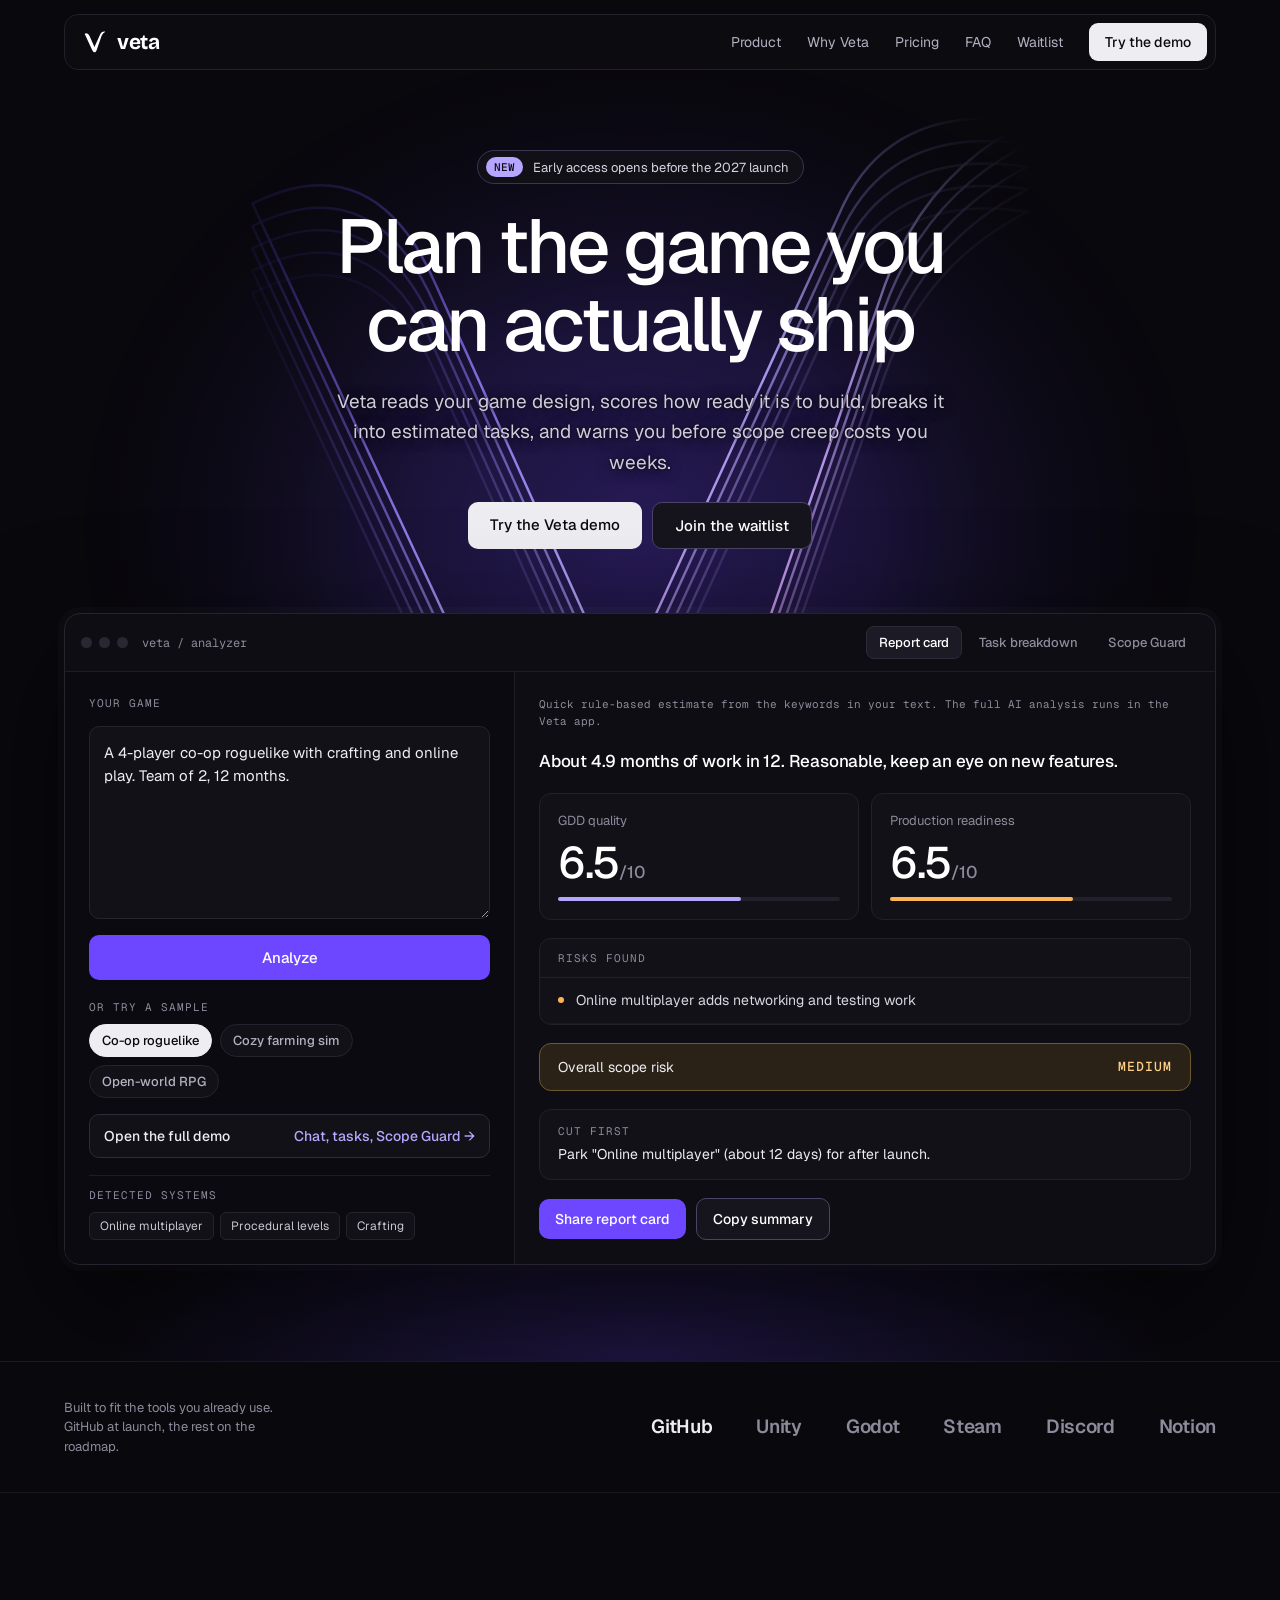
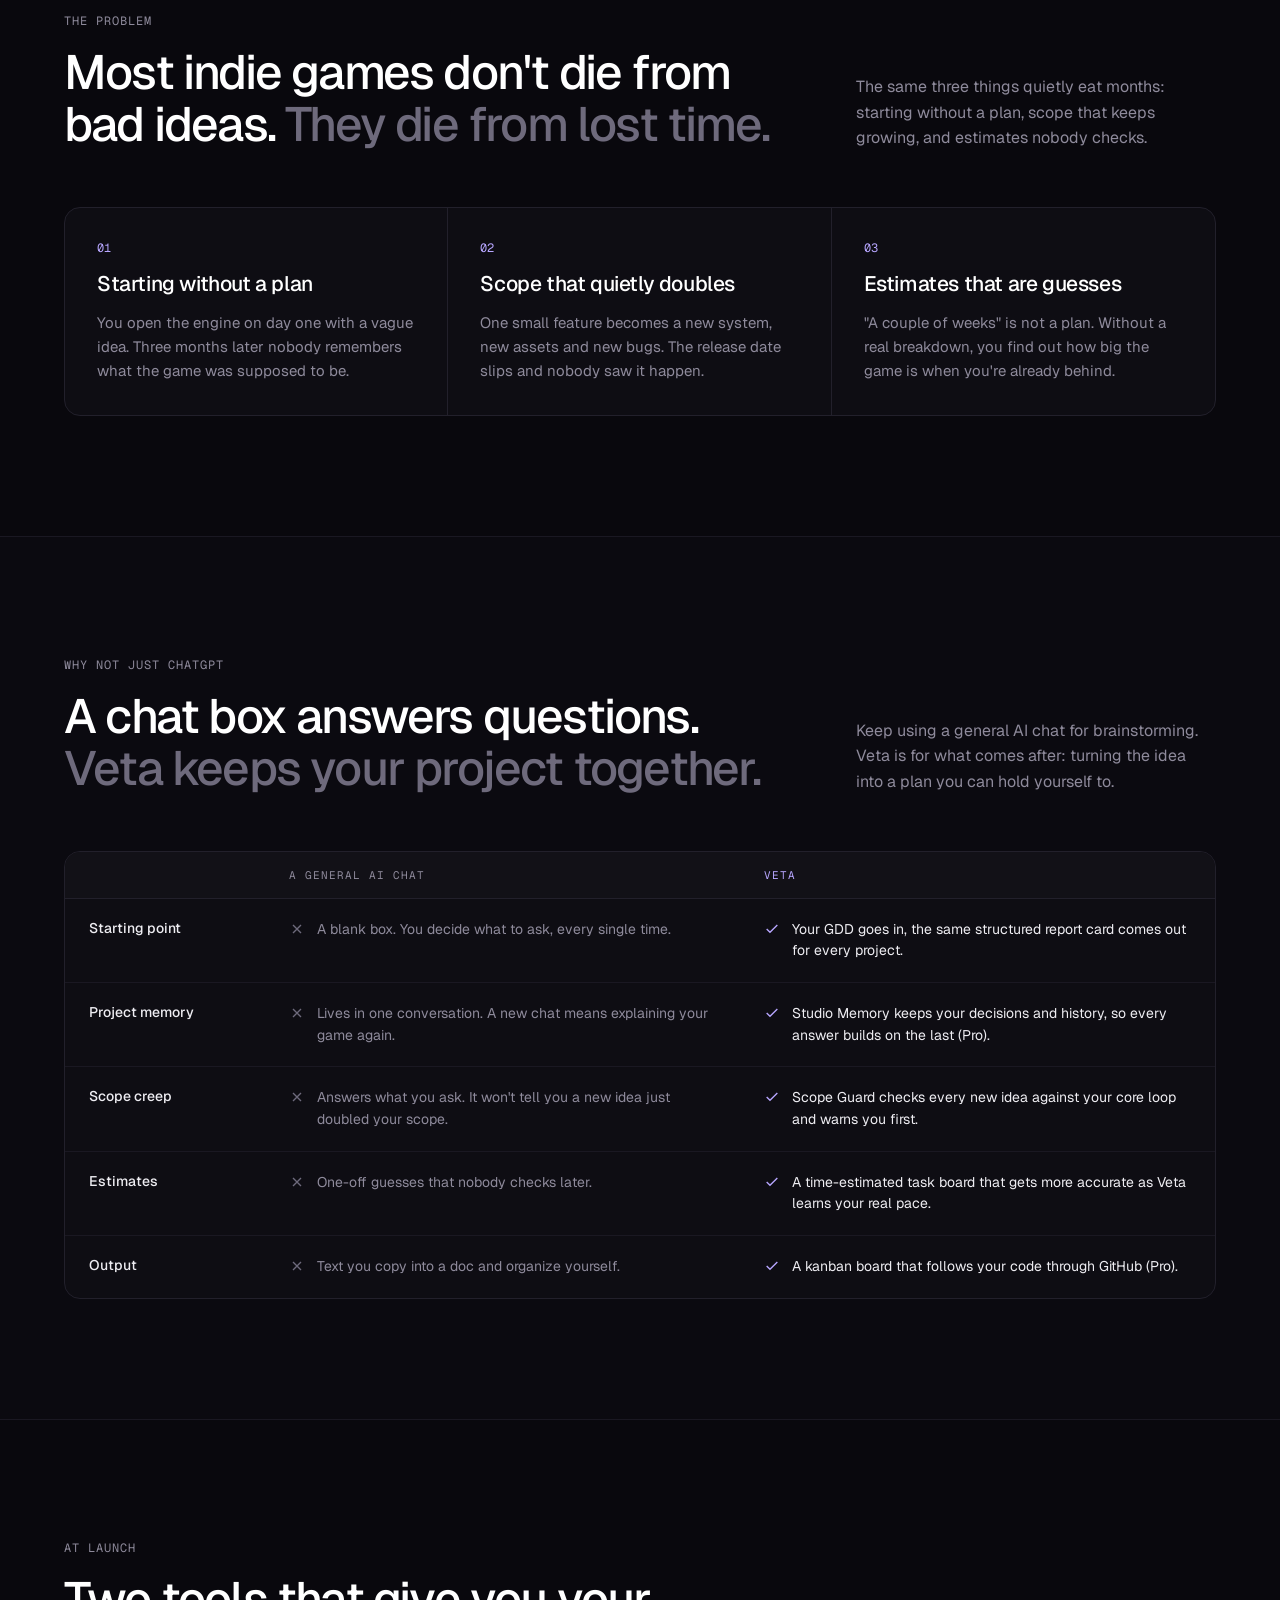
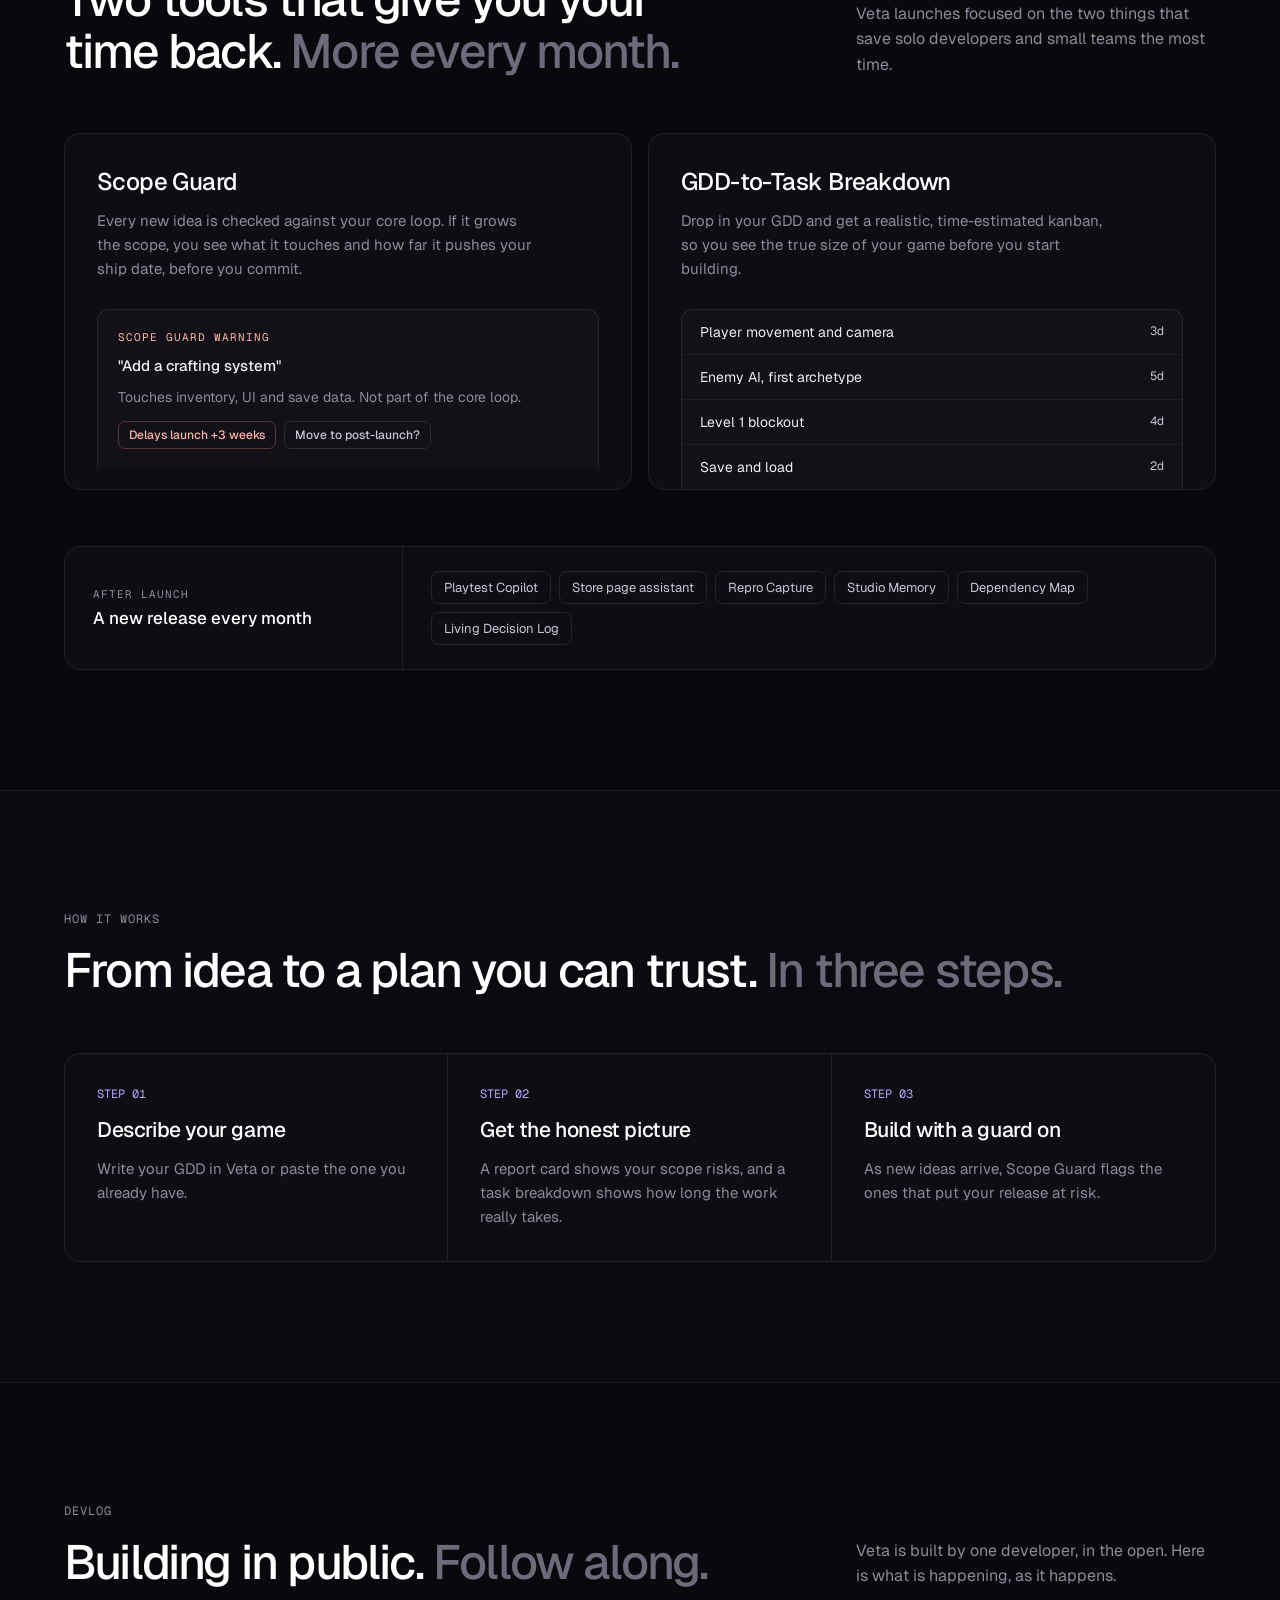
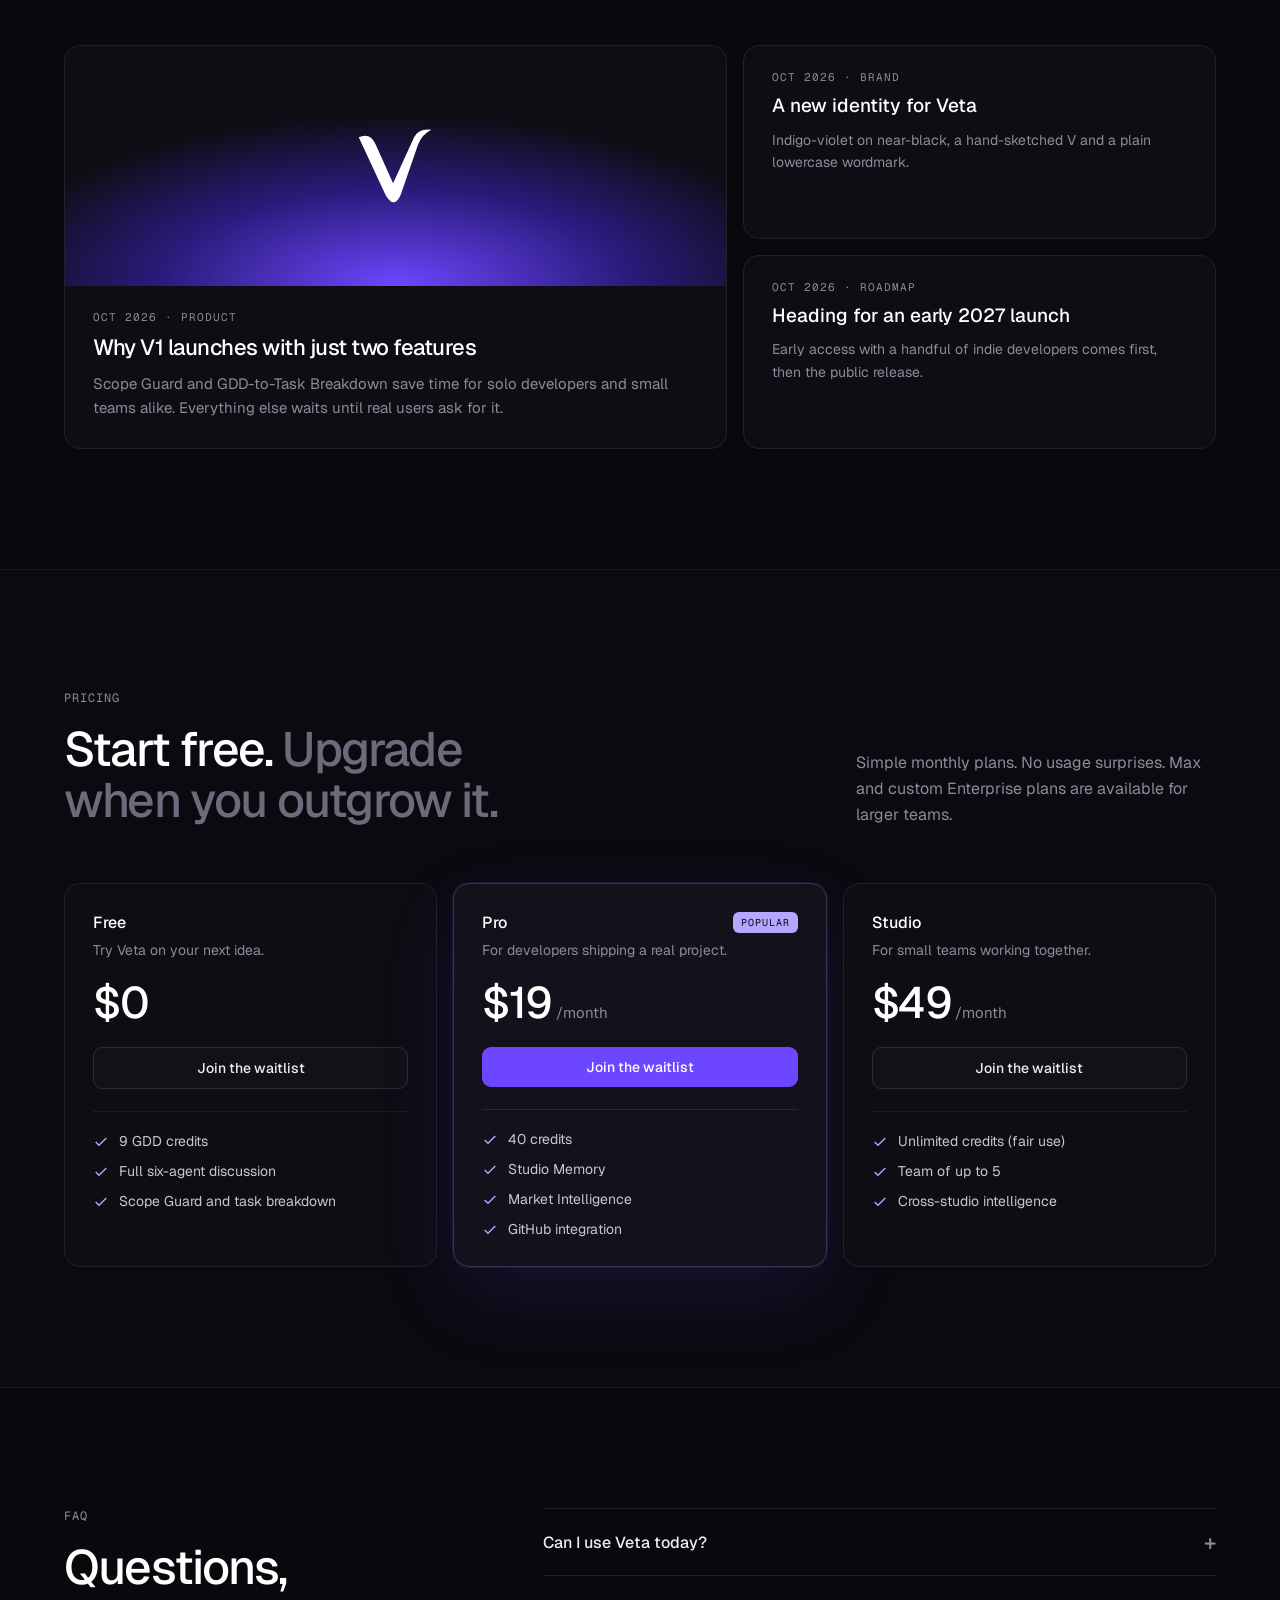
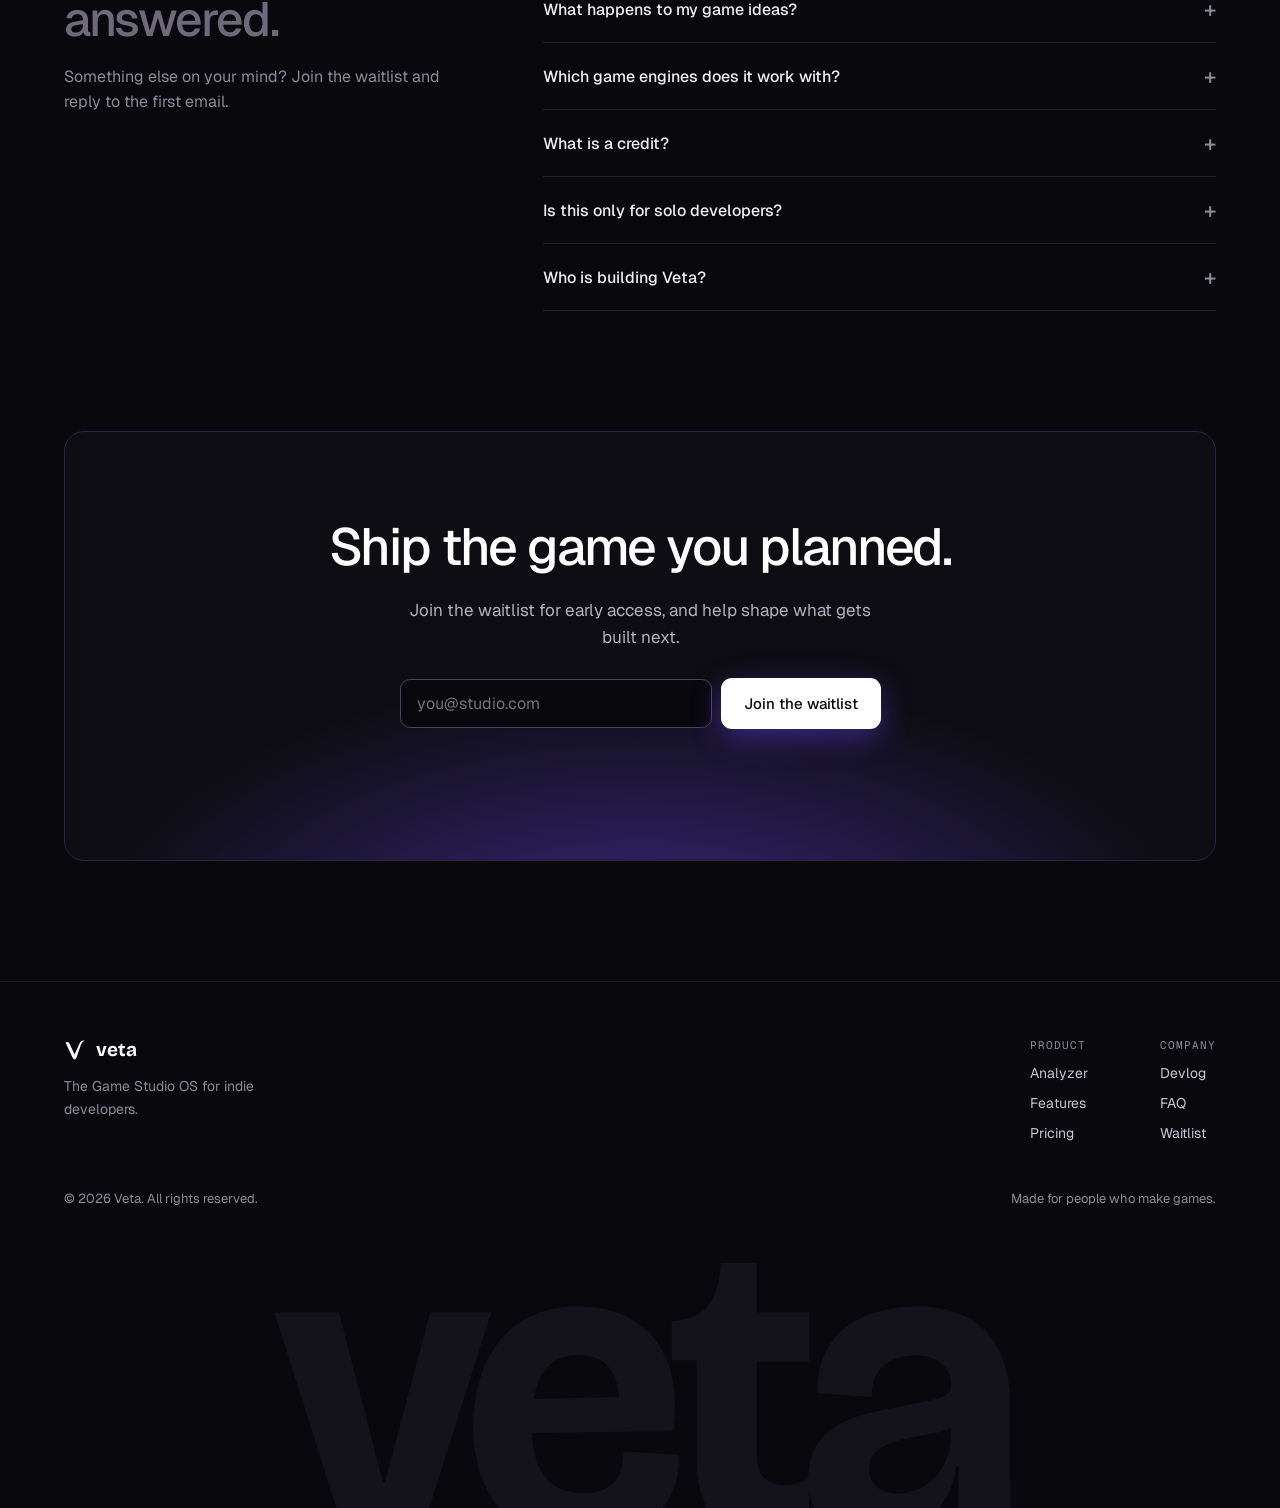
==== index.html @ 8dc457b3 "Veta site: landing, demo app and free demo AI proxy Co-Authored-By: Claude Opus 5.5 <noreply@anthrop" ====
<!doctype html>
<html lang="en">
<head>
<meta charset="utf-8">
<meta name="viewport" content="width=device-width, initial-scale=1">
<title>Veta — Game Studio OS</title>
<meta name="description" content="Veta is the Game Studio OS that turns your GDD into a realistic plan and warns you when scope creep threatens your release date.">

<link rel="preconnect" href="https://fonts.googleapis.com">
<link href="https://fonts.googleapis.com/css2?family=Bricolage+Grotesque:wght@700&amp;family=Geist:wght@400;500;600&amp;family=Geist+Mono:wght@400;500&amp;display=swap" rel="stylesheet">
<style>
body{margin:0;background:#09080D;font-family:'Geist',system-ui,sans-serif;color:#EEEDF2;-webkit-font-smoothing:antialiased}
a{color:#EEEDF2;text-decoration:none}a:hover{color:#FFFFFF}
html{scroll-behavior:smooth}[id]{scroll-margin-top:96px}
details summary{list-style:none;cursor:pointer}details summary::-webkit-details-marker{display:none}
details[open] .faq-plus{transform:rotate(45deg)}
</style>

<style>*{box-sizing:border-box}
#app h1,#app h2{text-wrap:balance}
.nav-link{color:#B4B0C2}.nav-link:hover{color:#FFFFFF}
.hero-sub{color:#CFCCDA!important;text-shadow:0 1px 14px #09080D,0 0 2px #09080D}
.btn-ghost{background:#16141D!important;border:1px solid #4A4466!important;color:#FFFFFF!important}
.btn-ghost:hover{background:#1E1B29!important;border-color:#6C47FF!important}
@media (max-width:760px){
  #app h1{font-size:42px!important;letter-spacing:-1.6px!important;line-height:1.06!important}
  #app h2{font-size:32px!important;letter-spacing:-1px!important;line-height:1.1!important}
  .hero-wrap{padding-top:112px!important}
  .nav-link{display:none!important}
  .nav-link.keep{display:inline!important}
  .nav-row{flex-wrap:nowrap!important;gap:8px!important}
  .nav-links{flex-wrap:nowrap!important;gap:14px!important}
  .hero-sub{font-size:16px!important}
  #waitlist > div{padding:56px 20px!important}
}
</style>
</head>
<body>
<div id="app"></div>
<script>
const ENDPOINT = 'https://formspree.io/f/mqpebzlq';
const SAMPLES = [
  { chip: 'Co-op roguelike', idea: 'A 4-player co-op roguelike with crafting and online play. Team of 2, 12 months.' },
  { chip: 'Cozy farming sim', idea: 'A cozy farming sim with seasons, villagers and gifting. Solo developer, 9 months.' },
  { chip: 'Open-world RPG', idea: 'An open-world action RPG with quests, skill trees and a day-night cycle. Solo developer, 12 months.' }
];
const COLORS = { 'LOW': ['#9BE7B5', '#16241C', '#2E5A3E'], 'MEDIUM': ['#FFD08A', '#2A2216', '#6B5A2E'], 'HIGH': ['#FFB4A8', '#2A1B1F', '#6B3A3A'], 'VERY HIGH': ['#FFB4A8', '#2A1B1F', '#6B3A3A'], 'UNKNOWN': ['#C9C6D4', '#121117', '#26232F'] };
const NOTE = 'Quick rule-based estimate from the keywords in your text. The full AI analysis runs in the Veta app.';
const ACC = '#6C47FF';
const esc = s => String(s).replace(/&/g, '&amp;').replace(/</g, '&lt;').replace(/>/g, '&gt;');

/* ANALYZE-FN */
function analyzeIdea(text) {
const t = String(text || '').toLowerCase();
const words = (t.match(/[a-z0-9']+/g) || []).length;
const has = (list) => list.some((k) => t.includes(k));
const defs = [
{ key: 'multiplayer', name: 'Online multiplayer', days: 12, kw: ['multiplayer', 'co-op', 'coop', 'online', 'pvp', 'lobby', 'matchmaking'] },
{ key: 'openworld', name: 'Open world', days: 20, kw: ['open world', 'open-world', 'huge map', 'sandbox world', 'massive world'] },
{ key: 'combat', name: 'Combat', days: 10, kw: ['combat', 'fight', 'boss', 'weapon', 'shooter', 'shoot', 'action'] },
{ key: 'procedural', name: 'Procedural levels', days: 8, kw: ['procedural', 'roguelike', 'roguelite', 'randomly generated', 'random levels'] },
{ key: 'crafting', name: 'Crafting', days: 8, kw: ['craft'] },
{ key: 'building', name: 'Base building', days: 8, kw: ['base building', 'base-building', 'building system', 'construction', 'city builder'] },
{ key: 'quests', name: 'Quests and story', days: 8, kw: ['quest', 'story', 'narrative', 'cutscene'] },
{ key: 'dialogue', name: 'Characters and dialogue', days: 7, kw: ['dialogue', 'villager', 'npc', 'companion', 'romance'] },
{ key: 'progression', name: 'Progression', days: 6, kw: ['skill tree', 'progression', 'level up', 'talent', 'upgrade'] },
{ key: 'inventory', name: 'Inventory and items', days: 5, kw: ['inventory', 'loot', 'equipment', 'items'] },
{ key: 'enemies', name: 'Enemy AI', days: 6, kw: ['enemy', 'enemies'] },
{ key: 'economy', name: 'Economy and shop', days: 5, kw: ['shop', 'economy', 'trading', 'currency'] },
{ key: 'farming', name: 'Farming and seasons', days: 7, kw: ['farm', 'season', 'survival', 'hunger'] },
{ key: 'world', name: 'Day-night cycle', days: 4, kw: ['day-night', 'day night', 'weather'] },
{ key: 'vehicles', name: 'Vehicles', days: 8, kw: ['racing', 'vehicle', 'drift', 'driving'] },
{ key: 'puzzle', name: 'Puzzle logic', days: 5, kw: ['puzzle'] },
{ key: 'physics', name: 'Physics', days: 5, kw: ['physics', 'ragdoll'] }
];
const found = defs.filter((d) => has(d.kw));
const major = found.length;
let team = null;
let m = t.match(/team of (\d+)/) || t.match(/(\d+)[- ]?(?:person|people|devs|developers|members)/) || t.match(/(\d+) of us/);
if (m) { team = Math.max(1, parseInt(m[1], 10)); }
else if (/\b(solo|alone|by myself|one developer|single developer|one person)\b/.test(t)) { team = 1; }
let months = null;
m = t.match(/(\d+(?:\.\d+)?)\s*(months?|mos?|weeks?|years?)/);
if (m) {
const n = parseFloat(m[1]);
months = /^y/.test(m[2]) ? n * 12 : /^w/.test(m[2]) ? n / 4.3 : n;
}
const teamN = team === null ? 1 : team;
const monthsN = months === null ? 12 : Math.max(0.5, months);
const teamEff = 1 + (teamN - 1) * 0.7;
const tasks = [{ name: 'Player controller and camera', days: 4 }]
.concat(found.map((d) => ({ name: d.name, days: d.days })))
.concat([{ name: 'Menus and UI', days: 5 }, { name: 'Save and load', days: 3 }]);
const buildDays = tasks.reduce((s, x) => s + x.days, 0);
const ratio = (buildDays * 2.5) / (monthsN * 20 * teamEff * 0.6);
const clamp = (v, lo, hi) => Math.min(hi, Math.max(lo, v));
const half = (v) => Math.round(v * 2) / 2;
const readiness = half(clamp(10 - 9 * ratio, 1, 9.5));
let q = 3;
if (words >= 15) { q += 1; }
if (words >= 40) { q += 1; }
if (words >= 80) { q += 1; }
if (team !== null && months !== null) { q += 1; }
q += Math.min(2, major * 0.5);
if (has(['loop', 'goal', 'objective', 'survive', 'defeat', 'collect', 'escape'])) { q += 0.5; }
const quality = half(clamp(q, 2, 9));
const risks = [];
if (major / teamN >= 3) { risks.push(major + ' major systems for ' + (teamN === 1 ? 'a solo developer' : 'a team of ' + teamN)); }
if (found.some((d) => d.key === 'multiplayer')) { risks.push(teamN === 1 ? 'Online multiplayer is very heavy for a solo developer' : 'Online multiplayer adds networking and testing work'); }
if (found.some((d) => d.key === 'openworld')) { risks.push('Open worlds need content at scale'); }
if (found.filter((d) => ['quests', 'dialogue', 'procedural', 'openworld'].includes(d.key)).length >= 2) { risks.push('High content requirement: levels, quests or dialogue'); }
if (major >= 4) { risks.push('Many interconnected systems'); }
if (ratio > 1) { risks.push('Estimated effort is larger than your timeline'); }
else if (ratio > 0.55) { risks.push('The timeline is tight for this scope'); }
const assumed = [];
if (team === null) { assumed.push('a solo developer'); }
if (months === null) { assumed.push('12 months'); }
if (assumed.length) { risks.push('Not mentioned, so Veta assumed ' + assumed.join(' and ')); }
if (major === 0) { risks.push('No major systems detected. Try describing mechanics like combat, crafting or multiplayer'); }
if (words < 10) { risks.push('The description is very short, so this analysis is rough'); }
if (!risks.length) { risks.push('No major risks found in this description'); }
const level = major === 0 ? 'UNKNOWN' : ratio > 1 ? 'VERY HIGH' : ratio > 0.55 ? 'HIGH' : ratio > 0.3 ? 'MEDIUM' : 'LOW';
const cands = [
{ key: 'multiplayer', request: 'Add online co-op', touches: 'networking, save data, UI and testing', days: 12 },
{ key: 'crafting', request: 'Add a crafting system', touches: 'inventory, UI and save data', days: 8 },
{ key: 'building', request: 'Add base building', touches: 'world state, save data and UI', days: 8 },
{ key: 'progression', request: 'Add a skill tree', touches: 'progression, UI and balancing', days: 6 },
{ key: 'procedural', request: 'Add procedural levels', touches: 'level design, save data and testing', days: 8 },
{ key: 'combat', request: 'Add boss fights', touches: 'combat, enemy AI and animation', days: 8 }
];
const cand = cands.find((c) => !found.some((d) => d.key === c.key)) || cands[0];
const buildMonths = ratio * monthsN;
const fmtM = (v) => (Math.round(v * 10) / 10).toString().replace(/\.0$/, '');
const biggest = found.slice().sort((a, b) => b.days - a.days)[0] || null;
let verdict;
if (major === 0) { verdict = 'Not enough detail to judge the scope yet. Describe the mechanics and the team.'; }
else if (ratio > 1) { verdict = 'About ' + fmtM(buildMonths) + ' months of work for a ' + fmtM(monthsN) + '-month window. This will not ship as written.'; }
else if (ratio > 0.55) { verdict = 'About ' + fmtM(buildMonths) + ' months of work in ' + fmtM(monthsN) + '. It can ship, but there is almost no buffer.'; }
else if (ratio > 0.3) { verdict = 'About ' + fmtM(buildMonths) + ' months of work in ' + fmtM(monthsN) + '. Reasonable, keep an eye on new features.'; }
else { verdict = 'About ' + fmtM(buildMonths) + ' months of work in ' + fmtM(monthsN) + '. Comfortable scope.'; }
const cut = biggest && ratio > 0.3 ? 'Park "' + biggest.name + '" (about ' + biggest.days + ' days) for after launch.' : '';
const shareText = 'Veta report card\nGDD quality ' + quality + '/10 · Production readiness ' + readiness + '/10 · Scope risk ' + level + '\n' + verdict + (cut ? '\n' + cut : '') + '\nMade with Veta, the Game Studio OS.';
const weeks = Math.max(1, Math.round((cand.days * 2.5) / (5 * teamEff)));
return {
idea: String(text || '').trim(),
systems: (found.length ? found.map((d) => d.name) : ['Core loop not described']).map((s) => ({ text: s })),
quality: String(quality),
readiness: String(readiness),
qPct: Math.round(quality * 10) + '%',
rPct: Math.round(readiness * 10) + '%',
risks: risks.map((r) => ({ text: r })),
riskLevel: level,
tasks: tasks.map((x) => ({ name: x.name, est: x.days + 'd' })),
totalDays: buildDays + ' working days (one developer, rough)',
scope: { request: cand.request, touches: cand.touches, delta: '+' + weeks + (weeks === 1 ? ' week' : ' weeks') },
verdict: verdict,
cut: cut,
shareText: shareText,
rawQuality: quality,
rawReadiness: readiness
};
}

/* /ANALYZE-FN */

const state = { input: SAMPLES[0].idea, result: null, tab: 'report', wl: { msg: '', color: '#A59FBB' }, clear: false, shareMsg: '' };
state.result = analyzeIdea(state.input);

function view() {
  const r = state.result;
  const col = COLORS[r.riskLevel];
  const cur = Object.assign({}, r, { name: 'your game', riskFg: col[0], riskBg: col[1], riskBd: col[2], note: NOTE });
  const chips = SAMPLES.map(x => { const on = state.input.trim() === x.idea; return { label: x.chip, bg: on ? '#EEEDF2' : '#121117', fg: on ? '#0B0A10' : '#B4B0C2', bd: on ? '#EEEDF2' : '#26232F' }; });
  const tabs = [['report', 'Report card'], ['tasks', 'Task breakdown'], ['scope', 'Scope Guard']].map(d => { const on = state.tab === d[0]; return { key: d[0], label: d[1], bg: on ? '#1C1A24' : 'transparent', fg: on ? '#FFFFFF' : '#8E8A9B', bd: on ? '#2E2A3A' : 'transparent' }; });
  const isReport = state.tab === 'report', isTasks = state.tab === 'tasks', isScope = state.tab === 'scope';
  const wl = state.wl;
  const input = { value: esc(state.input) };
  const busy = false, aiMsg = esc(state.aiMsg || ''), analyzeLabel = 'Analyze';
  const demoUrl = 'app.html', demoTarget = '_self';
  return `

<div style="background:#09080D;color:#EEEDF2;font-family:'Geist',system-ui,sans-serif;width:100%;overflow-x:clip">

<!-- NAV -->
<div style="position:sticky;top:0;z-index:50;height:0">
<div style="max-width:1200px;margin:0 auto;padding:14px 24px 0;box-sizing:border-box">
<div style="background:rgba(14,13,19,0.78);backdrop-filter:blur(16px);-webkit-backdrop-filter:blur(16px);border:1px solid #22202B;border-radius:14px;padding:8px 8px 8px 18px;display:flex;flex-wrap:wrap;gap:10px 24px;align-items:center;justify-content:space-between" class="nav-row">
<a href="#top" style="display:flex;align-items:center;gap:10px;color:#FFFFFF">
<svg width="24" height="24" viewBox="0 0 44 44" aria-hidden="true"><path d="M3 7 Q9 4 12 11 L21 31 L32 7 Q34.500 2 41 3 Q36 5.500 34 11 L25 37 Q21.500 45 17 37 Z" fill="#FFFFFF"/></svg>
<span style="font-family:'Bricolage Grotesque',sans-serif;font-weight:700;font-size:21px;letter-spacing:-0.5px;color:#FFFFFF">veta</span>
</a>
<div class="nav-links" style="display:flex;flex-wrap:wrap;gap:8px 26px;align-items:center;font-size:14px">
<a class="nav-link" href="#product">Product</a>
<a class="nav-link" href="#compare">Why Veta</a>
<a class="nav-link" href="#pricing">Pricing</a>
<a class="nav-link" href="#faq">FAQ</a>
<a class="nav-link keep" href="#waitlist">Waitlist</a>
<a href="${demoUrl}" target="${demoTarget}" style="background:#EEEDF2;color:#0B0A10;padding:10px 16px;border-radius:9px;font-weight:500">Try the demo</a>
</div>
</div>
</div>
</div>

<!-- HERO -->
<div id="top" style="position:relative;overflow:hidden;border-bottom:1px solid #1A1822">

<div aria-hidden="true" style="position:absolute;left:50%;top:20px;width:1180px;height:1020px;margin-left:-590px;pointer-events:none;-webkit-mask-image:radial-gradient(closest-side,#000 40%,transparent 100%);mask-image:radial-gradient(closest-side,#000 40%,transparent 100%)">
<div style="position:absolute;left:0;top:0;right:0;bottom:0;background:radial-gradient(closest-side,rgba(108,71,255,0.30),rgba(108,71,255,0) 100%)"></div>
<svg viewBox="-2 -2 48 50" width="1180" height="1020" preserveAspectRatio="xMidYMid meet" style="position:absolute;left:0;top:0">
<defs>
<linearGradient id="vsig" x1="0" y1="0" x2="1" y2="1">
<stop offset="0" stop-color="#4B2BD6"/>
<stop offset="0.5" stop-color="#B7A6FF"/>
<stop offset="1" stop-color="#FF8AC4"/>
</linearGradient>
</defs>
<g fill="none" stroke="url(#vsig)" stroke-width="0.12" stroke-linejoin="round">
<path d="M3 7 Q9 4 12 11 L21 31 L32 7 Q34.500 2 41 3 Q36 5.500 34 11 L25 37 Q21.500 45 17 37 Z" opacity="0.9"/>
<path transform="translate(0,1.100)" d="M3 7 Q9 4 12 11 L21 31 L32 7 Q34.500 2 41 3 Q36 5.500 34 11 L25 37 Q21.500 45 17 37 Z" opacity="0.62"/>
<path transform="translate(0,2.200)" d="M3 7 Q9 4 12 11 L21 31 L32 7 Q34.500 2 41 3 Q36 5.500 34 11 L25 37 Q21.500 45 17 37 Z" opacity="0.42"/>
<path transform="translate(0,3.300)" d="M3 7 Q9 4 12 11 L21 31 L32 7 Q34.500 2 41 3 Q36 5.500 34 11 L25 37 Q21.500 45 17 37 Z" opacity="0.28"/>
<path transform="translate(0,4.400)" d="M3 7 Q9 4 12 11 L21 31 L32 7 Q34.500 2 41 3 Q36 5.500 34 11 L25 37 Q21.500 45 17 37 Z" opacity="0.16"/>
</g>
</svg>
</div>
<div aria-hidden="true" style="position:absolute;left:0;right:0;bottom:0;height:520px;pointer-events:none;background:radial-gradient(ellipse 60% 70% at 50% 100%,rgba(108,71,255,0.22),rgba(9,8,13,0) 70%)"></div>

<div style="position:relative;max-width:900px;margin:0 auto;padding:150px 24px 0;box-sizing:border-box;display:flex;flex-direction:column;gap:24px;align-items:center;text-align:center" class="hero-wrap">
<div style="display:flex;align-items:center;gap:10px;font-size:13px;color:#D6D3E0;border:1px solid #3A3550;background:rgba(18,17,23,0.92);padding:6px 14px 6px 8px;border-radius:999px">
<span style="font-family:'Geist Mono',monospace;font-size:11px;color:#0B0A10;background:#B7A6FF;padding:3px 8px;border-radius:999px;font-weight:500">NEW</span>
Early access opens before the 2027 launch
</div>
<h1 style="margin:0;font-family:'Geist',sans-serif;font-weight:500;font-size:76px;line-height:1.02;letter-spacing:-3px;color:#FFFFFF">Plan the game you can actually ship</h1>
<p class="hero-sub" style="margin:0;font-size:19px;line-height:1.6;color:#8E8A9B;max-width:620px">Veta reads your game design, scores how ready it is to build, breaks it into estimated tasks, and warns you before scope creep costs you weeks.</p>
<div style="display:flex;flex-wrap:wrap;gap:10px;justify-content:center">
<a href="${demoUrl}" target="${demoTarget}" style="background:#EEEDF2;color:#0B0A10;padding:13px 22px;border-radius:10px;font-weight:500;font-size:15px">Try the Veta demo</a>
<a class="btn-ghost" href="#waitlist" style="padding:13px 22px;border-radius:10px;font-weight:500;font-size:15px">Join the waitlist</a>
</div>
</div>

<!-- PRODUCT WINDOW -->
<div id="product" style="position:relative;max-width:1200px;margin:64px auto 0;padding:0 24px 96px;box-sizing:border-box">
<div style="background:#0E0D13;border:1px solid #26232F;border-radius:16px;overflow:hidden;box-shadow:0 40px 120px rgba(0,0,0,0.6),0 0 0 6px rgba(255,255,255,0.02)">

<div style="display:flex;align-items:center;gap:14px;padding:12px 16px;border-bottom:1px solid #1E1C26;flex-wrap:wrap">
<div style="display:flex;gap:7px"><span style="width:11px;height:11px;border-radius:99px;background:#2A2733"></span><span style="width:11px;height:11px;border-radius:99px;background:#2A2733"></span><span style="width:11px;height:11px;border-radius:99px;background:#2A2733"></span></div>
<div style="font-family:'Geist Mono',monospace;font-size:12px;color:#8E8A9B">veta / analyzer</div>
<div style="margin-left:auto;display:flex;gap:4px;flex-wrap:wrap">
${tabs.map((tab, i) => `
<button data-tab="${tab.key}" style="font-family:'Geist',sans-serif;font-size:13px;font-weight:500;padding:7px 12px;border-radius:8px;cursor:pointer;border:1px solid ${tab.bd};background:${tab.bg};color:${tab.fg}">${tab.label}</button>
`).join('')}
</div>
</div>

<div style="display:flex;flex-wrap:wrap;text-align:left">

<!-- input panel -->
<div style="flex:1 1 340px;min-width:0;padding:24px;box-sizing:border-box;border-right:1px solid #1E1C26;display:flex;flex-direction:column;gap:16px;background:#0B0A10">
<label for="idea-input" style="font-family:'Geist Mono',monospace;font-size:11px;letter-spacing:1px;color:#8E8A9B">YOUR GAME</label>
<textarea id="idea-input" rows="7" maxlength="4000" placeholder="Describe your game: genre, core loop, key features, team size and timeline." aria-label="Describe your game" style="width:100%;box-sizing:border-box;background:#121117;border:1px solid #26232F;border-radius:10px;padding:14px;outline:0;resize:vertical;font-family:'Geist',sans-serif;font-size:15px;line-height:1.55;color:#EEEDF2">${input.value}</textarea>
<a href="#product" data-analyze="1" style="display:flex;justify-content:center;background:#6C47FF;color:#FFFFFF;border-radius:10px;padding:13px 18px;font-weight:500;font-size:15px">${analyzeLabel}</a>
${aiMsg ? `
<div style="font-size:14px;line-height:1.5;color:#B4B0C2">${aiMsg}</div>
` : ''}
${busy ? `
<button type="button" onClick="${stop}" style="align-self:flex-start;font-family:'Geist',sans-serif;font-size:13px;font-weight:500;padding:8px 14px;border-radius:8px;cursor:pointer;border:1px solid #2E2A3A;background:#121117;color:#EEEDF2">Stop</button>
` : ''}
<div style="display:flex;flex-direction:column;gap:10px;margin-top:4px">
<div style="font-family:'Geist Mono',monospace;font-size:11px;letter-spacing:1px;color:#8E8A9B">OR TRY A SAMPLE</div>
<div style="display:flex;flex-wrap:wrap;gap:8px">
${chips.map((chip, i) => `
<button data-game="${i}" style="font-family:'Geist',sans-serif;font-size:13px;font-weight:500;padding:7px 12px;border-radius:999px;cursor:pointer;border:1px solid ${chip.bd};background:${chip.bg};color:${chip.fg}">${chip.label}</button>
`).join('')}
</div>
</div>
<a href="${demoUrl}" target="${demoTarget}" style="display:flex;justify-content:space-between;align-items:center;gap:10px;border:1px solid #2E2A3A;background:#121117;border-radius:10px;padding:12px 14px;color:#EEEDF2;font-size:14px;font-weight:500">Open the full demo<span style="color:#B7A6FF">Chat, tasks, Scope Guard →</span></a>
<div style="margin-top:auto;padding-top:12px;border-top:1px solid #1E1C26;display:flex;flex-direction:column;gap:10px">
<div style="font-family:'Geist Mono',monospace;font-size:11px;letter-spacing:1px;color:#8E8A9B">DETECTED SYSTEMS</div>
<div style="display:flex;flex-wrap:wrap;gap:6px">
${cur.systems.map((sys, i) => `
<span style="font-size:12px;color:#C9C6D4;background:#121117;border:1px solid #26232F;padding:5px 10px;border-radius:6px">${sys.text}</span>
`).join('')}
</div>
</div>
</div>

<!-- output panel -->
<div style="flex:2 1 480px;min-width:0;padding:24px;box-sizing:border-box;display:flex;flex-direction:column;gap:20px;min-height:480px">
<div style="font-family:'Geist Mono',monospace;font-size:11px;line-height:1.5;color:#8E8A9B">${cur.note}</div>

${isReport ? `
<div style="display:flex;flex-direction:column;gap:18px">
<div style="font-size:17px;line-height:1.5;color:#FFFFFF;font-weight:500;letter-spacing:-0.2px">${esc(cur.verdict)}</div>
<div style="display:flex;gap:12px;flex-wrap:wrap">
<div style="flex:1 1 180px;background:#121117;border:1px solid #22202B;border-radius:12px;padding:18px;display:flex;flex-direction:column;gap:12px">
<div style="font-size:13px;color:#8E8A9B">GDD quality</div>
<div style="font-weight:500;font-size:44px;line-height:1;letter-spacing:-1.500px;color:#FFFFFF">${cur.quality}<span style="font-size:17px;color:#8E8A9B;letter-spacing:0">/10</span></div>
<div style="height:4px;border-radius:99px;background:#22202B"><div style="width:${cur.qPct};height:4px;border-radius:99px;background:#B7A6FF"></div></div>
</div>
<div style="flex:1 1 180px;background:#121117;border:1px solid #22202B;border-radius:12px;padding:18px;display:flex;flex-direction:column;gap:12px">
<div style="font-size:13px;color:#8E8A9B">Production readiness</div>
<div style="font-weight:500;font-size:44px;line-height:1;letter-spacing:-1.500px;color:#FFFFFF">${cur.readiness}<span style="font-size:17px;color:#8E8A9B;letter-spacing:0">/10</span></div>
<div style="height:4px;border-radius:99px;background:#22202B"><div style="width:${cur.rPct};height:4px;border-radius:99px;background:#FFB454"></div></div>
</div>
</div>
<div style="background:#121117;border:1px solid #22202B;border-radius:12px;overflow:hidden">
<div style="padding:12px 18px;border-bottom:1px solid #22202B;font-family:'Geist Mono',monospace;font-size:11px;letter-spacing:1px;color:#8E8A9B">RISKS FOUND</div>
${cur.risks.map((risk, i) => `
<div style="display:flex;gap:12px;align-items:flex-start;padding:12px 18px;border-bottom:1px solid #1A1822;font-size:14px;line-height:1.5;color:#D9D6E2"><span style="width:6px;height:6px;margin-top:7px;border-radius:99px;background:#FFB454;flex:none"></span>${risk.text}</div>
`).join('')}
</div>
<div style="display:flex;justify-content:space-between;align-items:center;gap:12px;flex-wrap:wrap;background:${cur.riskBg};border:1px solid ${cur.riskBd};border-radius:12px;padding:14px 18px">
<span style="font-size:14px;color:#EEEDF2">Overall scope risk</span>
<span style="font-family:'Geist Mono',monospace;font-size:13px;font-weight:500;color:${cur.riskFg};letter-spacing:1px">${cur.riskLevel}</span>
</div>
${cur.cut ? `
<div style="background:#121117;border:1px solid #22202B;border-radius:12px;padding:14px 18px;display:flex;flex-direction:column;gap:6px">
<span style="font-family:'Geist Mono',monospace;font-size:11px;letter-spacing:1px;color:#8E8A9B">CUT FIRST</span>
<span style="font-size:14px;line-height:1.5;color:#EEEDF2">${esc(cur.cut)}</span>
</div>
` : ''}
<div style="display:flex;gap:10px;flex-wrap:wrap;align-items:center">
<button type="button" data-share="card" style="font-family:'Geist',sans-serif;font-size:14px;font-weight:500;padding:11px 16px;border-radius:10px;cursor:pointer;border:0;background:#6C47FF;color:#FFFFFF">Share report card</button>
<button type="button" data-share="copy" style="font-family:'Geist',sans-serif;font-size:14px;font-weight:500;padding:11px 16px;border-radius:10px;cursor:pointer;border:1px solid #4A4466;background:#16141D;color:#FFFFFF">Copy summary</button>
<span style="font-size:13px;color:#B4B0C2" role="status">${esc(state.shareMsg)}</span>
</div>
</div>
` : ''}

${isTasks ? `
<div style="background:#121117;border:1px solid #22202B;border-radius:12px;overflow:hidden">
<div style="display:flex;justify-content:space-between;align-items:center;gap:12px;flex-wrap:wrap;padding:12px 18px;border-bottom:1px solid #22202B">
<span style="font-family:'Geist Mono',monospace;font-size:11px;letter-spacing:1px;color:#8E8A9B">FIRST MILESTONE</span>
<span style="font-size:13px;color:#8E8A9B">Total <span style="color:#FFFFFF;font-weight:500">${cur.totalDays}</span></span>
</div>
${cur.tasks.map((task, i) => `
<div style="display:flex;justify-content:space-between;align-items:center;gap:14px;padding:13px 18px;border-bottom:1px solid #1A1822">
<span style="display:flex;gap:12px;align-items:center;font-size:14px;color:#EEEDF2"><span style="width:14px;height:14px;border-radius:4px;border:1px solid #3A3647;flex:none"></span>${task.name}</span>
<span style="font-family:'Geist Mono',monospace;font-size:12px;color:#C9C6D4;background:#1A1822;border:1px solid #2A2733;padding:3px 8px;border-radius:6px;flex:none">${task.est}</span>
</div>
`).join('')}
</div>
` : ''}

${isScope ? `
<div style="display:flex;flex-direction:column;gap:12px">
<div style="background:#121117;border:1px solid #22202B;border-radius:12px;padding:20px;display:flex;flex-direction:column;gap:6px">
<div style="font-family:'Geist Mono',monospace;font-size:11px;letter-spacing:1px;color:#8E8A9B">NEW FEATURE REQUEST</div>
<div style="font-weight:500;font-size:24px;letter-spacing:-0.500px;color:#FFFFFF">${cur.scope.request}</div>
</div>
<div style="background:#2A1B1F;border:1px solid #5A3434;border-radius:12px;padding:20px;display:flex;flex-direction:column;gap:14px">
<div style="display:flex;gap:10px;align-items:center;font-family:'Geist Mono',monospace;font-size:11px;letter-spacing:1px;color:#FFB4A8">
<svg width="14" height="14" viewBox="0 0 24 24" fill="none" stroke="#FFB4A8" stroke-width="2" aria-hidden="true"><path d="M12 3 2 21h20L12 3z"/><path d="M12 10v5M12 18h.01"/></svg>
SCOPE GUARD WARNING
</div>
<div style="font-size:15px;line-height:1.55;color:#EEEDF2">Touches ${cur.scope.touches}. This is outside your core loop.</div>
<div style="display:flex;gap:8px;flex-wrap:wrap">
<span style="font-size:13px;font-weight:500;color:#FFB4A8;border:1px solid #5A3434;padding:6px 12px;border-radius:8px">Delays launch ${cur.scope.delta}</span>
<span style="font-size:13px;font-weight:500;color:#C9C6D4;border:1px solid #2E2A3A;background:#121117;padding:6px 12px;border-radius:8px">Suggested: move to post-launch</span>
</div>
</div>
</div>
` : ''}

</div>
</div>
</div>
</div>
</div>

<!-- WORKS WITH -->
<div style="border-bottom:1px solid #1A1822">
<div style="max-width:1200px;margin:0 auto;padding:36px 24px;box-sizing:border-box;display:flex;flex-wrap:wrap;gap:20px 48px;align-items:center;justify-content:space-between">
<div style="font-size:13px;color:#8E8A9B;max-width:240px;line-height:1.5">Built to fit the tools you already use. GitHub at launch, the rest on the roadmap.</div>
<div style="display:flex;flex-wrap:wrap;gap:16px 44px;align-items:center;font-weight:600;font-size:19px;letter-spacing:-0.300px;color:#8E8A9B">
<span style="color:#EEEDF2">GitHub</span><span>Unity</span><span>Godot</span><span>Steam</span><span>Discord</span><span>Notion</span>
</div>
</div>
</div>

<!-- PROBLEM -->
<div id="problem" style="max-width:1200px;margin:0 auto;padding:120px 24px;box-sizing:border-box;display:flex;flex-direction:column;gap:56px">
<div style="display:flex;flex-wrap:wrap;gap:24px 64px;align-items:flex-end;justify-content:space-between">
<div style="flex:1 1 520px;min-width:0;display:flex;flex-direction:column;gap:18px">
<div style="font-family:'Geist Mono',monospace;font-size:12px;letter-spacing:1px;color:#8E8A9B">THE PROBLEM</div>
<h2 style="margin:0;font-weight:500;font-size:48px;line-height:1.08;letter-spacing:-1.800px;color:#FFFFFF">Most indie games don't die from bad ideas. <span style="color:#6E6A7C">They die from lost time.</span></h2>
</div>
<p style="flex:0 1 360px;margin:0;font-size:16px;line-height:1.6;color:#8E8A9B">The same three things quietly eat months: starting without a plan, scope that keeps growing, and estimates nobody checks.</p>
</div>
<div style="display:flex;flex-wrap:wrap;border:1px solid #22202B;border-radius:16px;overflow:hidden;background:#0E0D13">
<div style="flex:1 1 300px;min-width:0;padding:32px;box-sizing:border-box;border-right:1px solid #22202B;display:flex;flex-direction:column;gap:14px">
<div style="font-family:'Geist Mono',monospace;font-size:12px;color:#B7A6FF">01</div>
<div style="font-weight:500;font-size:21px;letter-spacing:-0.400px;color:#FFFFFF">Starting without a plan</div>
<p style="margin:0;font-size:15px;line-height:1.6;color:#8E8A9B">You open the engine on day one with a vague idea. Three months later nobody remembers what the game was supposed to be.</p>
</div>
<div style="flex:1 1 300px;min-width:0;padding:32px;box-sizing:border-box;border-right:1px solid #22202B;display:flex;flex-direction:column;gap:14px">
<div style="font-family:'Geist Mono',monospace;font-size:12px;color:#B7A6FF">02</div>
<div style="font-weight:500;font-size:21px;letter-spacing:-0.400px;color:#FFFFFF">Scope that quietly doubles</div>
<p style="margin:0;font-size:15px;line-height:1.6;color:#8E8A9B">One small feature becomes a new system, new assets and new bugs. The release date slips and nobody saw it happen.</p>
</div>
<div style="flex:1 1 300px;min-width:0;padding:32px;box-sizing:border-box;display:flex;flex-direction:column;gap:14px">
<div style="font-family:'Geist Mono',monospace;font-size:12px;color:#B7A6FF">03</div>
<div style="font-weight:500;font-size:21px;letter-spacing:-0.400px;color:#FFFFFF">Estimates that are guesses</div>
<p style="margin:0;font-size:15px;line-height:1.6;color:#8E8A9B">"A couple of weeks" is not a plan. Without a real breakdown, you find out how big the game is when you're already behind.</p>
</div>
</div>
</div>

<!-- COMPARE TABLE -->
<div id="compare" style="background:#0B0A10;border-top:1px solid #1A1822;border-bottom:1px solid #1A1822">
<div style="max-width:1200px;margin:0 auto;padding:120px 24px;box-sizing:border-box;display:flex;flex-direction:column;gap:56px">
<div style="display:flex;flex-wrap:wrap;gap:24px 64px;align-items:flex-end;justify-content:space-between">
<div style="flex:1 1 520px;min-width:0;display:flex;flex-direction:column;gap:18px">
<div style="font-family:'Geist Mono',monospace;font-size:12px;letter-spacing:1px;color:#8E8A9B">WHY NOT JUST CHATGPT</div>
<h2 style="margin:0;font-weight:500;font-size:48px;line-height:1.08;letter-spacing:-1.800px;color:#FFFFFF">A chat box answers questions. <span style="color:#6E6A7C">Veta keeps your project together.</span></h2>
</div>
<p style="flex:0 1 360px;margin:0;font-size:16px;line-height:1.6;color:#8E8A9B">Keep using a general AI chat for brainstorming. Veta is for what comes after: turning the idea into a plan you can hold yourself to.</p>
</div>

<div style="border:1px solid #22202B;border-radius:16px;overflow:hidden;background:#0E0D13">
<div style="display:flex;flex-wrap:wrap;border-bottom:1px solid #22202B;background:#121117">
<div style="flex:0 1 200px;min-width:0;padding:16px 24px;box-sizing:border-box;font-family:'Geist Mono',monospace;font-size:11px;letter-spacing:1px;color:#8E8A9B"></div>
<div style="flex:1 1 280px;min-width:0;padding:16px 24px;box-sizing:border-box;font-family:'Geist Mono',monospace;font-size:11px;letter-spacing:1px;color:#8E8A9B">A GENERAL AI CHAT</div>
<div style="flex:1 1 280px;min-width:0;padding:16px 24px;box-sizing:border-box;font-family:'Geist Mono',monospace;font-size:11px;letter-spacing:1px;color:#B7A6FF">VETA</div>
</div>

<div style="display:flex;flex-wrap:wrap;border-bottom:1px solid #1A1822">
<div style="flex:0 1 200px;min-width:0;padding:20px 24px;box-sizing:border-box;font-size:14px;font-weight:500;color:#EEEDF2">Starting point</div>
<div style="flex:1 1 280px;min-width:0;padding:20px 24px;box-sizing:border-box;display:flex;gap:12px;font-size:14px;line-height:1.55;color:#8E8A9B"><svg width="16" height="16" viewBox="0 0 24 24" fill="none" stroke="#6E6A7C" stroke-width="2" style="flex:none;margin-top:2px" aria-hidden="true"><path d="M18 6 6 18M6 6l12 12"/></svg>A blank box. You decide what to ask, every single time.</div>
<div style="flex:1 1 280px;min-width:0;padding:20px 24px;box-sizing:border-box;display:flex;gap:12px;font-size:14px;line-height:1.55;color:#EEEDF2"><svg width="16" height="16" viewBox="0 0 24 24" fill="none" stroke="#B7A6FF" stroke-width="2" style="flex:none;margin-top:2px" aria-hidden="true"><path d="M20 6 9 17l-5-5"/></svg>Your GDD goes in, the same structured report card comes out for every project.</div>
</div>
<div style="display:flex;flex-wrap:wrap;border-bottom:1px solid #1A1822">
<div style="flex:0 1 200px;min-width:0;padding:20px 24px;box-sizing:border-box;font-size:14px;font-weight:500;color:#EEEDF2">Project memory</div>
<div style="flex:1 1 280px;min-width:0;padding:20px 24px;box-sizing:border-box;display:flex;gap:12px;font-size:14px;line-height:1.55;color:#8E8A9B"><svg width="16" height="16" viewBox="0 0 24 24" fill="none" stroke="#6E6A7C" stroke-width="2" style="flex:none;margin-top:2px" aria-hidden="true"><path d="M18 6 6 18M6 6l12 12"/></svg>Lives in one conversation. A new chat means explaining your game again.</div>
<div style="flex:1 1 280px;min-width:0;padding:20px 24px;box-sizing:border-box;display:flex;gap:12px;font-size:14px;line-height:1.55;color:#EEEDF2"><svg width="16" height="16" viewBox="0 0 24 24" fill="none" stroke="#B7A6FF" stroke-width="2" style="flex:none;margin-top:2px" aria-hidden="true"><path d="M20 6 9 17l-5-5"/></svg>Studio Memory keeps your decisions and history, so every answer builds on the last (Pro).</div>
</div>
<div style="display:flex;flex-wrap:wrap;border-bottom:1px solid #1A1822">
<div style="flex:0 1 200px;min-width:0;padding:20px 24px;box-sizing:border-box;font-size:14px;font-weight:500;color:#EEEDF2">Scope creep</div>
<div style="flex:1 1 280px;min-width:0;padding:20px 24px;box-sizing:border-box;display:flex;gap:12px;font-size:14px;line-height:1.55;color:#8E8A9B"><svg width="16" height="16" viewBox="0 0 24 24" fill="none" stroke="#6E6A7C" stroke-width="2" style="flex:none;margin-top:2px" aria-hidden="true"><path d="M18 6 6 18M6 6l12 12"/></svg>Answers what you ask. It won't tell you a new idea just doubled your scope.</div>
<div style="flex:1 1 280px;min-width:0;padding:20px 24px;box-sizing:border-box;display:flex;gap:12px;font-size:14px;line-height:1.55;color:#EEEDF2"><svg width="16" height="16" viewBox="0 0 24 24" fill="none" stroke="#B7A6FF" stroke-width="2" style="flex:none;margin-top:2px" aria-hidden="true"><path d="M20 6 9 17l-5-5"/></svg>Scope Guard checks every new idea against your core loop and warns you first.</div>
</div>
<div style="display:flex;flex-wrap:wrap;border-bottom:1px solid #1A1822">
<div style="flex:0 1 200px;min-width:0;padding:20px 24px;box-sizing:border-box;font-size:14px;font-weight:500;color:#EEEDF2">Estimates</div>
<div style="flex:1 1 280px;min-width:0;padding:20px 24px;box-sizing:border-box;display:flex;gap:12px;font-size:14px;line-height:1.55;color:#8E8A9B"><svg width="16" height="16" viewBox="0 0 24 24" fill="none" stroke="#6E6A7C" stroke-width="2" style="flex:none;margin-top:2px" aria-hidden="true"><path d="M18 6 6 18M6 6l12 12"/></svg>One-off guesses that nobody checks later.</div>
<div style="flex:1 1 280px;min-width:0;padding:20px 24px;box-sizing:border-box;display:flex;gap:12px;font-size:14px;line-height:1.55;color:#EEEDF2"><svg width="16" height="16" viewBox="0 0 24 24" fill="none" stroke="#B7A6FF" stroke-width="2" style="flex:none;margin-top:2px" aria-hidden="true"><path d="M20 6 9 17l-5-5"/></svg>A time-estimated task board that gets more accurate as Veta learns your real pace.</div>
</div>
<div style="display:flex;flex-wrap:wrap">
<div style="flex:0 1 200px;min-width:0;padding:20px 24px;box-sizing:border-box;font-size:14px;font-weight:500;color:#EEEDF2">Output</div>
<div style="flex:1 1 280px;min-width:0;padding:20px 24px;box-sizing:border-box;display:flex;gap:12px;font-size:14px;line-height:1.55;color:#8E8A9B"><svg width="16" height="16" viewBox="0 0 24 24" fill="none" stroke="#6E6A7C" stroke-width="2" style="flex:none;margin-top:2px" aria-hidden="true"><path d="M18 6 6 18M6 6l12 12"/></svg>Text you copy into a doc and organize yourself.</div>
<div style="flex:1 1 280px;min-width:0;padding:20px 24px;box-sizing:border-box;display:flex;gap:12px;font-size:14px;line-height:1.55;color:#EEEDF2"><svg width="16" height="16" viewBox="0 0 24 24" fill="none" stroke="#B7A6FF" stroke-width="2" style="flex:none;margin-top:2px" aria-hidden="true"><path d="M20 6 9 17l-5-5"/></svg>A kanban board that follows your code through GitHub (Pro).</div>
</div>
</div>
</div>
</div>

<!-- FEATURES -->
<div id="features" style="max-width:1200px;margin:0 auto;padding:120px 24px;box-sizing:border-box;display:flex;flex-direction:column;gap:56px">
<div style="display:flex;flex-wrap:wrap;gap:24px 64px;align-items:flex-end;justify-content:space-between">
<div style="flex:1 1 520px;min-width:0;display:flex;flex-direction:column;gap:18px">
<div style="font-family:'Geist Mono',monospace;font-size:12px;letter-spacing:1px;color:#8E8A9B">AT LAUNCH</div>
<h2 style="margin:0;font-weight:500;font-size:48px;line-height:1.08;letter-spacing:-1.800px;color:#FFFFFF">Two tools that give you your time back. <span style="color:#6E6A7C">More every month.</span></h2>
</div>
<p style="flex:0 1 360px;margin:0;font-size:16px;line-height:1.6;color:#8E8A9B">Veta launches focused on the two things that save solo developers and small teams the most time.</p>
</div>

<div style="display:flex;flex-wrap:wrap;gap:16px">
<div style="flex:1 1 480px;min-width:0;background:#0E0D13;border:1px solid #22202B;border-radius:16px;overflow:hidden;display:flex;flex-direction:column">
<div style="padding:32px 32px 0;display:flex;flex-direction:column;gap:12px">
<div style="font-weight:500;font-size:24px;letter-spacing:-0.600px;color:#FFFFFF">Scope Guard</div>
<p style="margin:0;font-size:15px;line-height:1.6;color:#8E8A9B;max-width:440px">Every new idea is checked against your core loop. If it grows the scope, you see what it touches and how far it pushes your ship date, before you commit.</p>
</div>
<div style="margin:28px 32px 0;background:#121117;border:1px solid #26232F;border-bottom:0;border-radius:12px 12px 0 0;padding:20px;display:flex;flex-direction:column;gap:12px">
<div style="font-family:'Geist Mono',monospace;font-size:11px;letter-spacing:1px;color:#FFB4A8">SCOPE GUARD WARNING</div>
<div style="font-size:15px;color:#EEEDF2;font-weight:500">"Add a crafting system"</div>
<div style="font-size:14px;line-height:1.55;color:#8E8A9B">Touches inventory, UI and save data. Not part of the core loop.</div>
<div style="display:flex;gap:8px;flex-wrap:wrap">
<span style="font-size:12px;font-weight:500;color:#FFB4A8;border:1px solid #5A3434;padding:5px 10px;border-radius:7px">Delays launch +3 weeks</span>
<span style="font-size:12px;font-weight:500;color:#C9C6D4;border:1px solid #2E2A3A;padding:5px 10px;border-radius:7px">Move to post-launch?</span>
</div>
</div>
</div>

<div style="flex:1 1 480px;min-width:0;background:#0E0D13;border:1px solid #22202B;border-radius:16px;overflow:hidden;display:flex;flex-direction:column">
<div style="padding:32px 32px 0;display:flex;flex-direction:column;gap:12px">
<div style="font-weight:500;font-size:24px;letter-spacing:-0.600px;color:#FFFFFF">GDD-to-Task Breakdown</div>
<p style="margin:0;font-size:15px;line-height:1.6;color:#8E8A9B;max-width:440px">Drop in your GDD and get a realistic, time-estimated kanban, so you see the true size of your game before you start building.</p>
</div>
<div style="margin:28px 32px 0;background:#121117;border:1px solid #26232F;border-bottom:0;border-radius:12px 12px 0 0;overflow:hidden">
<div style="display:flex;justify-content:space-between;gap:12px;padding:13px 18px;border-bottom:1px solid #1E1C26;font-size:14px;color:#EEEDF2"><span>Player movement and camera</span><span style="font-family:'Geist Mono',monospace;font-size:12px;color:#C9C6D4">3d</span></div>
<div style="display:flex;justify-content:space-between;gap:12px;padding:13px 18px;border-bottom:1px solid #1E1C26;font-size:14px;color:#EEEDF2"><span>Enemy AI, first archetype</span><span style="font-family:'Geist Mono',monospace;font-size:12px;color:#C9C6D4">5d</span></div>
<div style="display:flex;justify-content:space-between;gap:12px;padding:13px 18px;border-bottom:1px solid #1E1C26;font-size:14px;color:#EEEDF2"><span>Level 1 blockout</span><span style="font-family:'Geist Mono',monospace;font-size:12px;color:#C9C6D4">4d</span></div>
<div style="display:flex;justify-content:space-between;gap:12px;padding:13px 18px;font-size:14px;color:#EEEDF2"><span>Save and load</span><span style="font-family:'Geist Mono',monospace;font-size:12px;color:#C9C6D4">2d</span></div>
</div>
</div>
</div>

<div style="display:flex;flex-wrap:wrap;border:1px solid #22202B;border-radius:16px;overflow:hidden;background:#0E0D13">
<div style="flex:1 1 240px;min-width:0;padding:24px 28px;box-sizing:border-box;border-right:1px solid #22202B;display:flex;flex-direction:column;gap:6px;justify-content:center">
<div style="font-family:'Geist Mono',monospace;font-size:11px;letter-spacing:1px;color:#8E8A9B">AFTER LAUNCH</div>
<div style="font-weight:500;font-size:17px;color:#FFFFFF">A new release every month</div>
</div>
<div style="flex:3 1 520px;min-width:0;padding:24px 28px;box-sizing:border-box;display:flex;flex-wrap:wrap;gap:8px;align-items:center">
<span style="font-size:13px;color:#C9C6D4;border:1px solid #26232F;padding:7px 12px;border-radius:8px">Playtest Copilot</span>
<span style="font-size:13px;color:#C9C6D4;border:1px solid #26232F;padding:7px 12px;border-radius:8px">Store page assistant</span>
<span style="font-size:13px;color:#C9C6D4;border:1px solid #26232F;padding:7px 12px;border-radius:8px">Repro Capture</span>
<span style="font-size:13px;color:#C9C6D4;border:1px solid #26232F;padding:7px 12px;border-radius:8px">Studio Memory</span>
<span style="font-size:13px;color:#C9C6D4;border:1px solid #26232F;padding:7px 12px;border-radius:8px">Dependency Map</span>
<span style="font-size:13px;color:#C9C6D4;border:1px solid #26232F;padding:7px 12px;border-radius:8px">Living Decision Log</span>
</div>
</div>
</div>

<!-- HOW IT WORKS -->
<div style="background:#0B0A10;border-top:1px solid #1A1822;border-bottom:1px solid #1A1822">
<div style="max-width:1200px;margin:0 auto;padding:120px 24px;box-sizing:border-box;display:flex;flex-direction:column;gap:56px">
<div style="display:flex;flex-wrap:wrap;gap:24px 64px;align-items:flex-end;justify-content:space-between">
<div style="flex:1 1 520px;min-width:0;display:flex;flex-direction:column;gap:18px">
<div style="font-family:'Geist Mono',monospace;font-size:12px;letter-spacing:1px;color:#8E8A9B">HOW IT WORKS</div>
<h2 style="margin:0;font-weight:500;font-size:48px;line-height:1.08;letter-spacing:-1.800px;color:#FFFFFF">From idea to a plan you can trust. <span style="color:#6E6A7C">In three steps.</span></h2>
</div>
</div>
<div style="display:flex;flex-wrap:wrap;border:1px solid #22202B;border-radius:16px;overflow:hidden;background:#0E0D13">
<div style="flex:1 1 300px;min-width:0;padding:32px;box-sizing:border-box;border-right:1px solid #22202B;display:flex;flex-direction:column;gap:14px">
<div style="font-family:'Geist Mono',monospace;font-size:12px;color:#B7A6FF">STEP 01</div>
<div style="font-weight:500;font-size:21px;letter-spacing:-0.400px;color:#FFFFFF">Describe your game</div>
<p style="margin:0;font-size:15px;line-height:1.6;color:#8E8A9B">Write your GDD in Veta or paste the one you already have.</p>
</div>
<div style="flex:1 1 300px;min-width:0;padding:32px;box-sizing:border-box;border-right:1px solid #22202B;display:flex;flex-direction:column;gap:14px">
<div style="font-family:'Geist Mono',monospace;font-size:12px;color:#B7A6FF">STEP 02</div>
<div style="font-weight:500;font-size:21px;letter-spacing:-0.400px;color:#FFFFFF">Get the honest picture</div>
<p style="margin:0;font-size:15px;line-height:1.6;color:#8E8A9B">A report card shows your scope risks, and a task breakdown shows how long the work really takes.</p>
</div>
<div style="flex:1 1 300px;min-width:0;padding:32px;box-sizing:border-box;display:flex;flex-direction:column;gap:14px">
<div style="font-family:'Geist Mono',monospace;font-size:12px;color:#B7A6FF">STEP 03</div>
<div style="font-weight:500;font-size:21px;letter-spacing:-0.400px;color:#FFFFFF">Build with a guard on</div>
<p style="margin:0;font-size:15px;line-height:1.6;color:#8E8A9B">As new ideas arrive, Scope Guard flags the ones that put your release at risk.</p>
</div>
</div>
</div>
</div>

<!-- DEVLOG -->
<div id="devlog" style="max-width:1200px;margin:0 auto;padding:120px 24px;box-sizing:border-box;display:flex;flex-direction:column;gap:56px">
<div style="display:flex;flex-wrap:wrap;gap:24px 64px;align-items:flex-end;justify-content:space-between">
<div style="flex:1 1 520px;min-width:0;display:flex;flex-direction:column;gap:18px">
<div style="font-family:'Geist Mono',monospace;font-size:12px;letter-spacing:1px;color:#8E8A9B">DEVLOG</div>
<h2 style="margin:0;font-weight:500;font-size:48px;line-height:1.08;letter-spacing:-1.800px;color:#FFFFFF">Building in public. <span style="color:#6E6A7C">Follow along.</span></h2>
</div>
<p style="flex:0 1 360px;margin:0;font-size:16px;line-height:1.6;color:#8E8A9B">Veta is built by one developer, in the open. Here is what is happening, as it happens.</p>
</div>
<div style="display:flex;flex-wrap:wrap;gap:16px">
<div style="flex:1.4 1 420px;min-width:0;background:#0E0D13;border:1px solid #22202B;border-radius:16px;overflow:hidden;display:flex;flex-direction:column">
<div style="height:240px;background:radial-gradient(ellipse 80% 90% at 50% 100%,#6C47FF,#2A1A7A 45%,#0E0D13 80%);display:flex;align-items:center;justify-content:center">
<svg width="84" height="84" viewBox="0 0 44 44" aria-hidden="true"><path d="M3 7 Q9 4 12 11 L21 31 L32 7 Q34.500 2 41 3 Q36 5.500 34 11 L25 37 Q21.500 45 17 37 Z" fill="#FFFFFF"/></svg>
</div>
<div style="padding:24px 28px 28px;display:flex;flex-direction:column;gap:10px">
<div style="font-family:'Geist Mono',monospace;font-size:11px;letter-spacing:1px;color:#8E8A9B">OCT 2026 · PRODUCT</div>
<div style="font-weight:500;font-size:22px;line-height:1.25;letter-spacing:-0.500px;color:#FFFFFF">Why V1 launches with just two features</div>
<p style="margin:0;font-size:15px;line-height:1.6;color:#8E8A9B">Scope Guard and GDD-to-Task Breakdown save time for solo developers and small teams alike. Everything else waits until real users ask for it.</p>
</div>
</div>
<div style="flex:1 1 300px;min-width:0;display:flex;flex-direction:column;gap:16px">
<div style="flex:1;background:#0E0D13;border:1px solid #22202B;border-radius:16px;padding:24px 28px;display:flex;flex-direction:column;gap:10px">
<div style="font-family:'Geist Mono',monospace;font-size:11px;letter-spacing:1px;color:#8E8A9B">OCT 2026 · BRAND</div>
<div style="font-weight:500;font-size:19px;line-height:1.3;color:#FFFFFF">A new identity for Veta</div>
<p style="margin:0;font-size:14px;line-height:1.6;color:#8E8A9B">Indigo-violet on near-black, a hand-sketched V and a plain lowercase wordmark.</p>
</div>
<div style="flex:1;background:#0E0D13;border:1px solid #22202B;border-radius:16px;padding:24px 28px;display:flex;flex-direction:column;gap:10px">
<div style="font-family:'Geist Mono',monospace;font-size:11px;letter-spacing:1px;color:#8E8A9B">OCT 2026 · ROADMAP</div>
<div style="font-weight:500;font-size:19px;line-height:1.3;color:#FFFFFF">Heading for an early 2027 launch</div>
<p style="margin:0;font-size:14px;line-height:1.6;color:#8E8A9B">Early access with a handful of indie developers comes first, then the public release.</p>
</div>
</div>
</div>
</div>

<!-- PRICING -->
<div id="pricing" style="background:#0B0A10;border-top:1px solid #1A1822;border-bottom:1px solid #1A1822">
<div style="max-width:1200px;margin:0 auto;padding:120px 24px;box-sizing:border-box;display:flex;flex-direction:column;gap:56px">
<div style="display:flex;flex-wrap:wrap;gap:24px 64px;align-items:flex-end;justify-content:space-between">
<div style="flex:1 1 520px;min-width:0;display:flex;flex-direction:column;gap:18px">
<div style="font-family:'Geist Mono',monospace;font-size:12px;letter-spacing:1px;color:#8E8A9B">PRICING</div>
<h2 style="margin:0;font-weight:500;font-size:48px;line-height:1.08;letter-spacing:-1.800px;color:#FFFFFF">Start free. <span style="color:#6E6A7C">Upgrade when you outgrow it.</span></h2>
</div>
<p style="flex:0 1 360px;margin:0;font-size:16px;line-height:1.6;color:#8E8A9B">Simple monthly plans. No usage surprises. Max and custom Enterprise plans are available for larger teams.</p>
</div>
<div style="display:flex;flex-wrap:wrap;gap:16px;align-items:stretch">
<div style="flex:1 1 300px;min-width:0;background:#0E0D13;border:1px solid #22202B;border-radius:16px;padding:28px;display:flex;flex-direction:column;gap:22px">
<div style="display:flex;flex-direction:column;gap:8px">
<div style="font-weight:500;font-size:16px;color:#FFFFFF">Free</div>
<div style="font-size:14px;color:#8E8A9B">Try Veta on your next idea.</div>
</div>
<div style="font-weight:500;font-size:44px;letter-spacing:-1.500px;color:#FFFFFF;line-height:1">$0</div>
<a href="#waitlist" style="display:flex;justify-content:center;border:1px solid #2E2A3A;background:#121117;color:#EEEDF2;padding:11px 16px;border-radius:9px;font-weight:500;font-size:14px">Join the waitlist</a>
<div style="display:flex;flex-direction:column;gap:12px;border-top:1px solid #1E1C26;padding-top:20px;font-size:14px;color:#C9C6D4">
<div style="display:flex;gap:10px"><svg width="16" height="16" viewBox="0 0 24 24" fill="none" stroke="#B7A6FF" stroke-width="2" style="flex:none;margin-top:2px" aria-hidden="true"><path d="M20 6 9 17l-5-5"/></svg>9 GDD credits</div>
<div style="display:flex;gap:10px"><svg width="16" height="16" viewBox="0 0 24 24" fill="none" stroke="#B7A6FF" stroke-width="2" style="flex:none;margin-top:2px" aria-hidden="true"><path d="M20 6 9 17l-5-5"/></svg>Full six-agent discussion</div>
<div style="display:flex;gap:10px"><svg width="16" height="16" viewBox="0 0 24 24" fill="none" stroke="#B7A6FF" stroke-width="2" style="flex:none;margin-top:2px" aria-hidden="true"><path d="M20 6 9 17l-5-5"/></svg>Scope Guard and task breakdown</div>
</div>
</div>
<div style="flex:1 1 300px;min-width:0;background:#13111C;border:1px solid #3A3254;border-radius:16px;padding:28px;display:flex;flex-direction:column;gap:22px;box-shadow:0 0 0 1px rgba(108,71,255,0.15),0 30px 80px rgba(108,71,255,0.12)">
<div style="display:flex;flex-direction:column;gap:8px">
<div style="display:flex;justify-content:space-between;align-items:center;gap:10px"><div style="font-weight:500;font-size:16px;color:#FFFFFF">Pro</div><span style="font-family:'Geist Mono',monospace;font-size:10px;letter-spacing:1px;color:#0B0A10;background:#B7A6FF;padding:4px 8px;border-radius:6px">POPULAR</span></div>
<div style="font-size:14px;color:#8E8A9B">For developers shipping a real project.</div>
</div>
<div style="font-weight:500;font-size:44px;letter-spacing:-1.500px;color:#FFFFFF;line-height:1">$19<span style="font-size:15px;font-weight:400;color:#8E8A9B;letter-spacing:0"> /month</span></div>
<a href="#waitlist" style="display:flex;justify-content:center;background:#6C47FF;color:#FFFFFF;padding:11px 16px;border-radius:9px;font-weight:500;font-size:14px">Join the waitlist</a>
<div style="display:flex;flex-direction:column;gap:12px;border-top:1px solid #2A2540;padding-top:20px;font-size:14px;color:#C9C6D4">
<div style="display:flex;gap:10px"><svg width="16" height="16" viewBox="0 0 24 24" fill="none" stroke="#B7A6FF" stroke-width="2" style="flex:none;margin-top:2px" aria-hidden="true"><path d="M20 6 9 17l-5-5"/></svg>40 credits</div>
<div style="display:flex;gap:10px"><svg width="16" height="16" viewBox="0 0 24 24" fill="none" stroke="#B7A6FF" stroke-width="2" style="flex:none;margin-top:2px" aria-hidden="true"><path d="M20 6 9 17l-5-5"/></svg>Studio Memory</div>
<div style="display:flex;gap:10px"><svg width="16" height="16" viewBox="0 0 24 24" fill="none" stroke="#B7A6FF" stroke-width="2" style="flex:none;margin-top:2px" aria-hidden="true"><path d="M20 6 9 17l-5-5"/></svg>Market Intelligence</div>
<div style="display:flex;gap:10px"><svg width="16" height="16" viewBox="0 0 24 24" fill="none" stroke="#B7A6FF" stroke-width="2" style="flex:none;margin-top:2px" aria-hidden="true"><path d="M20 6 9 17l-5-5"/></svg>GitHub integration</div>
</div>
</div>
<div style="flex:1 1 300px;min-width:0;background:#0E0D13;border:1px solid #22202B;border-radius:16px;padding:28px;display:flex;flex-direction:column;gap:22px">
<div style="display:flex;flex-direction:column;gap:8px">
<div style="font-weight:500;font-size:16px;color:#FFFFFF">Studio</div>
<div style="font-size:14px;color:#8E8A9B">For small teams working together.</div>
</div>
<div style="font-weight:500;font-size:44px;letter-spacing:-1.500px;color:#FFFFFF;line-height:1">$49<span style="font-size:15px;font-weight:400;color:#8E8A9B;letter-spacing:0"> /month</span></div>
<a href="#waitlist" style="display:flex;justify-content:center;border:1px solid #2E2A3A;background:#121117;color:#EEEDF2;padding:11px 16px;border-radius:9px;font-weight:500;font-size:14px">Join the waitlist</a>
<div style="display:flex;flex-direction:column;gap:12px;border-top:1px solid #1E1C26;padding-top:20px;font-size:14px;color:#C9C6D4">
<div style="display:flex;gap:10px"><svg width="16" height="16" viewBox="0 0 24 24" fill="none" stroke="#B7A6FF" stroke-width="2" style="flex:none;margin-top:2px" aria-hidden="true"><path d="M20 6 9 17l-5-5"/></svg>Unlimited credits (fair use)</div>
<div style="display:flex;gap:10px"><svg width="16" height="16" viewBox="0 0 24 24" fill="none" stroke="#B7A6FF" stroke-width="2" style="flex:none;margin-top:2px" aria-hidden="true"><path d="M20 6 9 17l-5-5"/></svg>Team of up to 5</div>
<div style="display:flex;gap:10px"><svg width="16" height="16" viewBox="0 0 24 24" fill="none" stroke="#B7A6FF" stroke-width="2" style="flex:none;margin-top:2px" aria-hidden="true"><path d="M20 6 9 17l-5-5"/></svg>Cross-studio intelligence</div>
</div>
</div>
</div>
</div>
</div>

<!-- FAQ -->
<div id="faq" style="max-width:1200px;margin:0 auto;padding:120px 24px;box-sizing:border-box;display:flex;flex-wrap:wrap;gap:40px 64px">
<div style="flex:1 1 320px;min-width:0;display:flex;flex-direction:column;gap:18px">
<div style="font-family:'Geist Mono',monospace;font-size:12px;letter-spacing:1px;color:#8E8A9B">FAQ</div>
<h2 style="margin:0;font-weight:500;font-size:48px;line-height:1.08;letter-spacing:-1.800px;color:#FFFFFF">Questions, <span style="color:#6E6A7C">answered.</span></h2>
<p style="margin:0;font-size:16px;line-height:1.6;color:#8E8A9B">Something else on your mind? Join the waitlist and reply to the first email.</p>
</div>
<div style="flex:1.6 1 520px;min-width:0;border-top:1px solid #22202B">
<details style="border-bottom:1px solid #22202B">
<summary style="display:flex;justify-content:space-between;align-items:center;gap:16px;padding:22px 0;font-size:16px;font-weight:500;color:#EEEDF2">Can I use Veta today?<span class="faq-plus" style="flex:none;font-size:22px;line-height:1;color:#8E8A9B;transition:transform 0.2s">+</span></summary>
<p style="margin:0 0 22px;font-size:15px;line-height:1.6;color:#8E8A9B;max-width:620px">Not yet. Veta launches in early 2027. People on the waitlist get early access first. You can already try the working demo, with producer chat, a task board and Scope Guard.</p>
</details>
<details style="border-bottom:1px solid #22202B">
<summary style="display:flex;justify-content:space-between;align-items:center;gap:16px;padding:22px 0;font-size:16px;font-weight:500;color:#EEEDF2">What happens to my game ideas?<span class="faq-plus" style="flex:none;font-size:22px;line-height:1;color:#8E8A9B;transition:transform 0.2s">+</span></summary>
<p style="margin:0 0 22px;font-size:15px;line-height:1.6;color:#8E8A9B;max-width:620px">In this prototype, your text is sent to the AI only to produce your analysis, and Veta does not save it. A full data policy, covering what is stored and how it is used, will be published before launch.</p>
</details>
<details style="border-bottom:1px solid #22202B">
<summary style="display:flex;justify-content:space-between;align-items:center;gap:16px;padding:22px 0;font-size:16px;font-weight:500;color:#EEEDF2">Which game engines does it work with?<span class="faq-plus" style="flex:none;font-size:22px;line-height:1;color:#8E8A9B;transition:transform 0.2s">+</span></summary>
<p style="margin:0 0 22px;font-size:15px;line-height:1.6;color:#8E8A9B;max-width:620px">Any. Veta plans from your design document, so the engine doesn't matter. Importing existing Unity and Godot projects is on the roadmap.</p>
</details>
<details style="border-bottom:1px solid #22202B">
<summary style="display:flex;justify-content:space-between;align-items:center;gap:16px;padding:22px 0;font-size:16px;font-weight:500;color:#EEEDF2">What is a credit?<span class="faq-plus" style="flex:none;font-size:22px;line-height:1;color:#8E8A9B;transition:transform 0.2s">+</span></summary>
<p style="margin:0 0 22px;font-size:15px;line-height:1.6;color:#8E8A9B;max-width:620px">Credits are used when Veta analyzes a GDD. The free plan includes 9, Pro includes 40 a month, and Studio is unlimited under fair use.</p>
</details>
<details style="border-bottom:1px solid #22202B">
<summary style="display:flex;justify-content:space-between;align-items:center;gap:16px;padding:22px 0;font-size:16px;font-weight:500;color:#EEEDF2">Is this only for solo developers?<span class="faq-plus" style="flex:none;font-size:22px;line-height:1;color:#8E8A9B;transition:transform 0.2s">+</span></summary>
<p style="margin:0 0 22px;font-size:15px;line-height:1.6;color:#8E8A9B;max-width:620px">No. The launch features work the same for solo developers and small teams. Team features like a dependency map and a shared decision log come later.</p>
</details>
<details style="border-bottom:1px solid #22202B">
<summary style="display:flex;justify-content:space-between;align-items:center;gap:16px;padding:22px 0;font-size:16px;font-weight:500;color:#EEEDF2">Who is building Veta?<span class="faq-plus" style="flex:none;font-size:22px;line-height:1;color:#8E8A9B;transition:transform 0.2s">+</span></summary>
<p style="margin:0 0 22px;font-size:15px;line-height:1.6;color:#8E8A9B;max-width:620px">One indie developer who is also shipping his own game, and who built Veta to fix the problems he kept running into. Progress is shared in the devlog.</p>
</details>
</div>
</div>

<!-- CTA / WAITLIST -->
<div id="waitlist" style="max-width:1200px;margin:0 auto;padding:0 24px 120px;box-sizing:border-box">
<div style="position:relative;overflow:hidden;border:1px solid #2A2540;border-radius:20px;padding:88px 32px;display:flex;flex-direction:column;gap:22px;align-items:center;text-align:center;background:radial-gradient(ellipse 70% 90% at 50% 120%,rgba(108,71,255,0.45),rgba(14,13,19,0) 70%),#0E0D13">
<h2 style="margin:0;font-weight:500;font-size:52px;line-height:1.05;letter-spacing:-2px;color:#FFFFFF;max-width:680px">Ship the game you planned.</h2>
<p style="margin:0;font-size:17px;line-height:1.6;color:#B4B0C2;max-width:500px">Join the waitlist for early access, and help shape what gets built next.</p>
<form id="wl-form" style="display:flex;flex-wrap:wrap;gap:10px;justify-content:center;width:100%;max-width:480px;margin-top:6px">
<label for="email" style="position:absolute;left:-9999px">Email address</label>
<input id="email" name="email" type="email" required placeholder="you@studio.com" style="flex:1 1 240px;min-width:0;box-sizing:border-box;padding:13px 16px;border-radius:10px;border:1px solid #4A4466;background:#09080D;color:#EEEDF2;font-size:16px;font-family:'Geist',sans-serif">
<button type="submit" style="background:#FFFFFF;color:#0B0A10;border:0;box-shadow:0 0 0 1px #FFFFFF,0 8px 30px rgba(108,71,255,0.45);padding:13px 22px;border-radius:10px;font-weight:500;font-size:15px;font-family:'Geist',sans-serif;cursor:pointer">Join the waitlist</button>
</form>
<div style="min-height:22px;font-size:14px;color:${wl.color}">${wl.msg}</div>
</div>
</div>

<!-- FOOTER -->
<div style="border-top:1px solid #1A1822;overflow:hidden">
<div style="max-width:1200px;margin:0 auto;padding:56px 24px 0;box-sizing:border-box;display:flex;flex-wrap:wrap;gap:40px;justify-content:space-between">
<div style="flex:1 1 260px;display:flex;flex-direction:column;gap:14px">
<div style="display:flex;align-items:center;gap:10px">
<svg width="22" height="22" viewBox="0 0 44 44" aria-hidden="true"><path d="M3 7 Q9 4 12 11 L21 31 L32 7 Q34.500 2 41 3 Q36 5.500 34 11 L25 37 Q21.500 45 17 37 Z" fill="#FFFFFF"/></svg>
<span style="font-family:'Bricolage Grotesque',sans-serif;font-weight:700;font-size:19px;color:#FFFFFF">veta</span>
</div>
<div style="font-size:14px;line-height:1.6;color:#8E8A9B;max-width:260px">The Game Studio OS for indie developers.</div>
</div>
<div style="display:flex;flex-wrap:wrap;gap:40px 72px;font-size:14px">
<div style="display:flex;flex-direction:column;gap:12px">
<div style="font-family:'Geist Mono',monospace;font-size:11px;letter-spacing:1px;color:#8E8A9B">PRODUCT</div>
<a href="#product" style="color:#C9C6D4">Analyzer</a>
<a href="#features" style="color:#C9C6D4">Features</a>
<a href="#pricing" style="color:#C9C6D4">Pricing</a>
</div>
<div style="display:flex;flex-direction:column;gap:12px">
<div style="font-family:'Geist Mono',monospace;font-size:11px;letter-spacing:1px;color:#8E8A9B">COMPANY</div>
<a href="#devlog" style="color:#C9C6D4">Devlog</a>
<a href="#faq" style="color:#C9C6D4">FAQ</a>
<a href="#waitlist" style="color:#C9C6D4">Waitlist</a>
</div>
</div>
</div>
<div style="max-width:1200px;margin:0 auto;padding:48px 24px 24px;box-sizing:border-box;display:flex;flex-wrap:wrap;gap:12px;justify-content:space-between;font-size:13px;color:#8E8A9B">
<span>© 2026 Veta. All rights reserved.</span>
<span>Made for people who make games.</span>
</div>
<div aria-hidden="true" style="text-align:center;font-family:'Bricolage Grotesque',sans-serif;font-weight:700;font-size:min(34vw,420px);line-height:0.78;letter-spacing:-0.040em;color:#14121B;margin-bottom:-0.12em;user-select:none">veta</div>
</div>

</div>
`;
}

function render() {
  const app = document.getElementById('app');
  const em = document.getElementById('email');
  let val = em ? em.value : '';
  const focused = em && document.activeElement === em;
  if (state.clear) { val = ''; state.clear = false; }
  const y = window.scrollY;
  app.innerHTML = view();
  const em2 = document.getElementById('email');
  if (em2) { em2.value = val; if (focused) em2.focus(); }
  window.scrollTo({ top: y, behavior: 'instant' });
}

document.addEventListener('input', e => {
  if (e.target.id === 'idea-input') state.input = e.target.value;
});

document.addEventListener('click', e => {
  const c = e.target.closest('[data-game]');
  if (c) { const s = SAMPLES[+c.dataset.game]; state.input = s.idea; state.result = analyzeIdea(s.idea); state.shareMsg = ''; render(); return; }
  const t = e.target.closest('[data-tab]');
  if (t) { state.tab = t.dataset.tab; render(); return; }
  const sh = e.target.closest('[data-share]');
  if (sh) {
    const r = state.result;
    if (sh.dataset.share === 'copy') {
      const done = () => { state.shareMsg = 'Summary copied.'; render(); };
      const fail = () => { state.shareMsg = 'Could not copy. Select the text from the report instead.'; render(); };
      if (navigator.clipboard && navigator.clipboard.writeText) navigator.clipboard.writeText(r.shareText).then(done, fail); else fail();
      return;
    }
    state.shareMsg = 'Building your card...'; render();
    drawCard(r).then(async (blob) => {
      if (!blob) { state.shareMsg = 'Could not build the card in this browser.'; render(); return; }
      try {
        const file = new File([blob], 'veta-report-card.png', { type: 'image/png' });
        if (navigator.canShare && navigator.canShare({ files: [file] }) && /Mobi|Android/i.test(navigator.userAgent)) {
          await navigator.share({ files: [file], text: r.shareText }); state.shareMsg = 'Shared.'; render(); return;
        }
      } catch (err) { if (err && err.name === 'AbortError') { state.shareMsg = ''; render(); return; } }
      const url = URL.createObjectURL(blob); const a = document.createElement('a');
      a.href = url; a.download = 'veta-report-card.png'; document.body.appendChild(a); a.click(); a.remove();
      setTimeout(() => URL.revokeObjectURL(url), 4000);
      state.shareMsg = 'Card saved as PNG.'; render();
    });
    return;
  }
  const a = e.target.closest('[data-analyze]');
  if (a) {
    e.preventDefault();
    const el = document.getElementById('idea-input');
    if (el) state.input = el.value;
    state.aiMsg = state.input.trim() ? '' : 'Write a short description of your game first.';
    if (state.input.trim()) { state.result = analyzeIdea(state.input); state.shareMsg = ''; }
    render();
    const demo = document.getElementById('product');
    if (demo) demo.scrollIntoView({ behavior: 'smooth' });
  }
});

function wrapText(ctx, text, x, y, maxW, lineH, maxLines) {
  const words = String(text).split(/\s+/); let line = ''; let n = 0;
  for (let i = 0; i < words.length; i++) {
    const test = line ? line + ' ' + words[i] : words[i];
    if (ctx.measureText(test).width > maxW && line) {
      n++; if (n >= maxLines) { ctx.fillText(line.replace(/[ ,.;:]*$/, '') + '...', x, y); return y + lineH; }
      ctx.fillText(line, x, y); y += lineH; line = words[i];
    } else { line = test; }
  }
  if (line) { ctx.fillText(line, x, y); y += lineH; }
  return y;
}
async function drawCard(r) {
  try { if (document.fonts && document.fonts.ready) await document.fonts.ready; } catch (e) {}
  const W = 1200, H = 630, c = document.createElement('canvas'); c.width = W; c.height = H;
  const x = c.getContext('2d'); const F = "Geist, system-ui, -apple-system, 'Segoe UI', sans-serif";
  x.fillStyle = '#09080D'; x.fillRect(0, 0, W, H);
  const g = x.createRadialGradient(W * 0.85, H * 1.1, 20, W * 0.85, H * 1.1, 620);
  g.addColorStop(0, 'rgba(108,71,255,0.55)'); g.addColorStop(1, 'rgba(108,71,255,0)'); x.fillStyle = g; x.fillRect(0, 0, W, H);
  x.strokeStyle = '#2A2540'; x.lineWidth = 2; x.strokeRect(24, 24, W - 48, H - 48);
  // logo
  x.save(); x.translate(64, 62); x.scale(1, 1); x.fillStyle = '#FFFFFF'; x.scale(1.1, 1.1);
  x.fill(new Path2D('M3 7 Q9 4 12 11 L21 31 L32 7 Q34.500 2 41 3 Q36 5.500 34 11 L25 37 Q21.500 45 17 37 Z')); x.restore();
  x.fillStyle = '#FFFFFF'; x.font = '700 34px ' + F; x.textBaseline = 'alphabetic'; x.fillText('veta', 124, 100);
  x.fillStyle = '#8E8A9B'; x.font = '500 16px ' + F; x.fillText('GAME REPORT CARD', W - 64 - x.measureText('GAME REPORT CARD').width, 98);
  // idea
  x.fillStyle = '#C9C6D4'; x.font = '400 24px ' + F; wrapText(x, r.idea, 64, 170, 700, 34, 3);
  // scores
  const box = (bx, label, val, col) => {
    x.fillStyle = '#121117'; x.strokeStyle = '#26232F'; x.lineWidth = 2;
    x.beginPath(); x.roundRect(bx, 270, 270, 150, 18); x.fill(); x.stroke();
    x.fillStyle = '#8E8A9B'; x.font = '500 18px ' + F; x.fillText(label, bx + 24, 306);
    x.fillStyle = '#FFFFFF'; x.font = '600 70px ' + F; x.fillText(val, bx + 24, 382);
    const vw = x.measureText(val).width; x.fillStyle = '#8E8A9B'; x.font = '400 26px ' + F; x.fillText('/10', bx + 24 + vw + 6, 382);
    x.fillStyle = '#22202B'; x.fillRect(bx + 24, 398, 222, 6); x.fillStyle = col; x.fillRect(bx + 24, 398, 222 * (parseFloat(val) / 10), 6);
  };
  box(64, 'GDD quality', r.quality, '#B7A6FF'); box(354, 'Production readiness', r.readiness, '#FFB454');
  // risk pill
  const col = COLORS[r.riskLevel] || COLORS.UNKNOWN;
  x.fillStyle = col[1]; x.strokeStyle = col[2]; x.beginPath(); x.roundRect(64, 446, 560, 64, 16); x.fill(); x.stroke();
  x.fillStyle = '#EEEDF2'; x.font = '500 22px ' + F; x.fillText('Overall scope risk', 88, 487);
  x.fillStyle = col[0]; x.font = '600 24px ' + F; const lv = r.riskLevel; x.fillText(lv, 600 - x.measureText(lv).width, 487);
  // right column: risks
  x.fillStyle = '#8E8A9B'; x.font = '500 15px ' + F; x.fillText('TOP RISKS', 790, 306);
  x.fillStyle = '#E5E2EE'; x.font = '400 22px ' + F; let y = 342;
  r.risks.slice(0, 3).forEach((k) => { x.fillStyle = '#FFB454'; x.beginPath(); x.arc(796, y - 7, 5, 0, 7); x.fill(); x.fillStyle = '#E5E2EE'; y = wrapText(x, k.text, 814, y, 330, 30, 3) + 12; });
  // verdict
  x.fillStyle = '#FFFFFF'; x.font = '500 22px ' + F; wrapText(x, r.verdict, 64, 552, 1070, 30, 2);
  x.fillStyle = '#8E8A9B'; x.font = '400 16px ' + F; x.fillText('Made with Veta · Game Studio OS', W - 64 - x.measureText('Made with Veta · Game Studio OS').width, 596);
  return new Promise((res) => c.toBlob(res, 'image/png'));
}

document.addEventListener('submit', async e => {
  if (e.target.id !== 'wl-form') return;
  if (e.target.dataset.native === '1') return; // fallback: let the browser post the form normally
  e.preventDefault();
  const form = e.target;
  const email = String(form.elements.email.value || '').trim();
  const say = (msg, color, clear) => { state.wl = { msg, color }; state.clear = !!clear; render(); };
  // Fallback that always works: a normal form post to Formspree (opens their thank-you page).
  const nativePost = () => {
    const f = document.createElement('form');
    f.method = 'POST'; f.action = ENDPOINT; f.dataset.native = '1'; f.style.display = 'none';
    [['email', email], ['source', 'veta-landing']].forEach(([k, v]) => { const i = document.createElement('input'); i.type = 'hidden'; i.name = k; i.value = v; f.appendChild(i); });
    document.body.appendChild(f); f.submit();
  };
  say('Sending...', '#A59FBB');
  try {
    const res = await fetch(ENDPOINT, { method: 'POST', headers: { 'Accept': 'application/json' }, body: new URLSearchParams({ email, source: 'veta-landing' }) });
    if (res.ok) { say("You're on the list. We'll email you when Veta opens.", '#9BE7B5', true); return; }
    let detail = '';
    try { const j = await res.json(); detail = (j.errors && j.errors.map(x => x.message).join(' ')) || j.error || ''; } catch (_) {}
    console.warn('Formspree error', res.status, detail);
    if (res.status === 422 && /email/i.test(detail)) { say('That email address looks invalid. Please check it.', '#FFB4A8'); return; }
    say('Finishing on Formspree...', '#A59FBB'); nativePost();
  } catch (err) {
    console.warn('Formspree network error', err);
    say('Finishing on Formspree...', '#A59FBB'); nativePost();
  }
});

render();

</script>
</body>
</html>
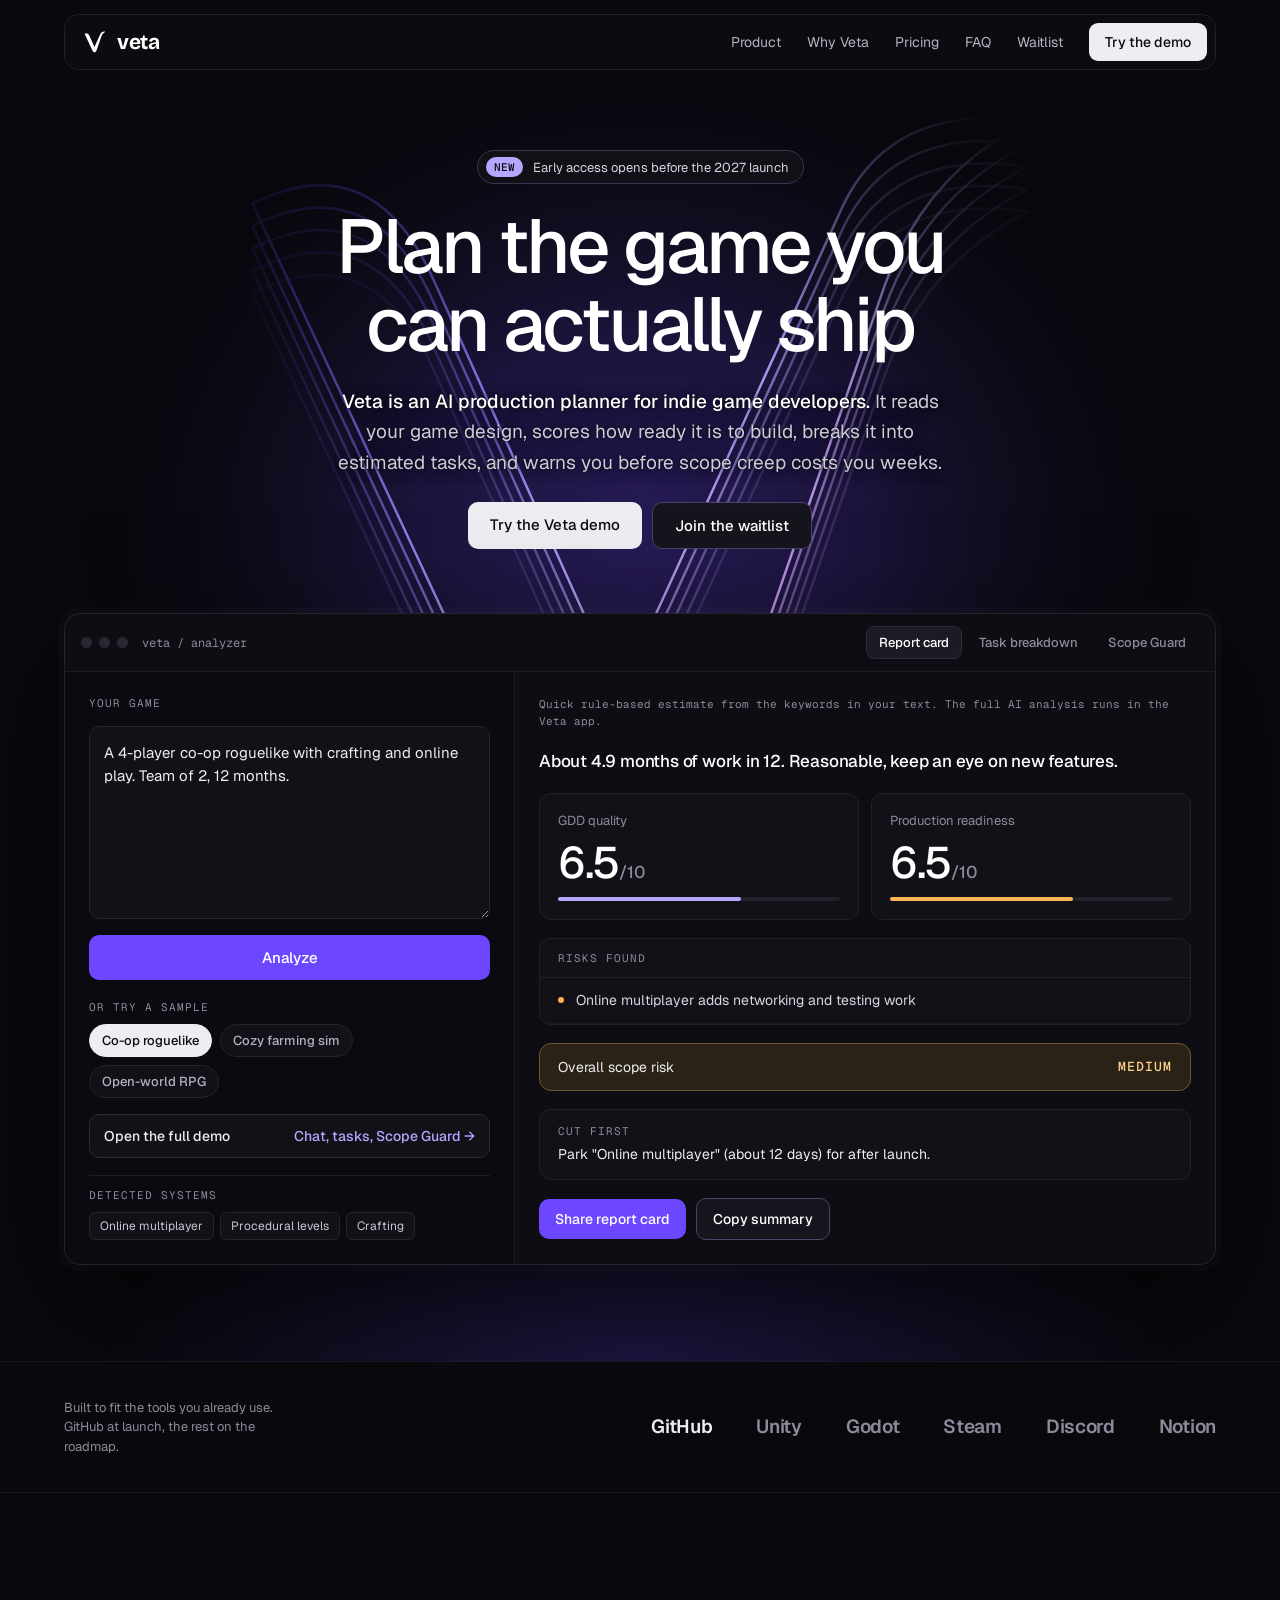
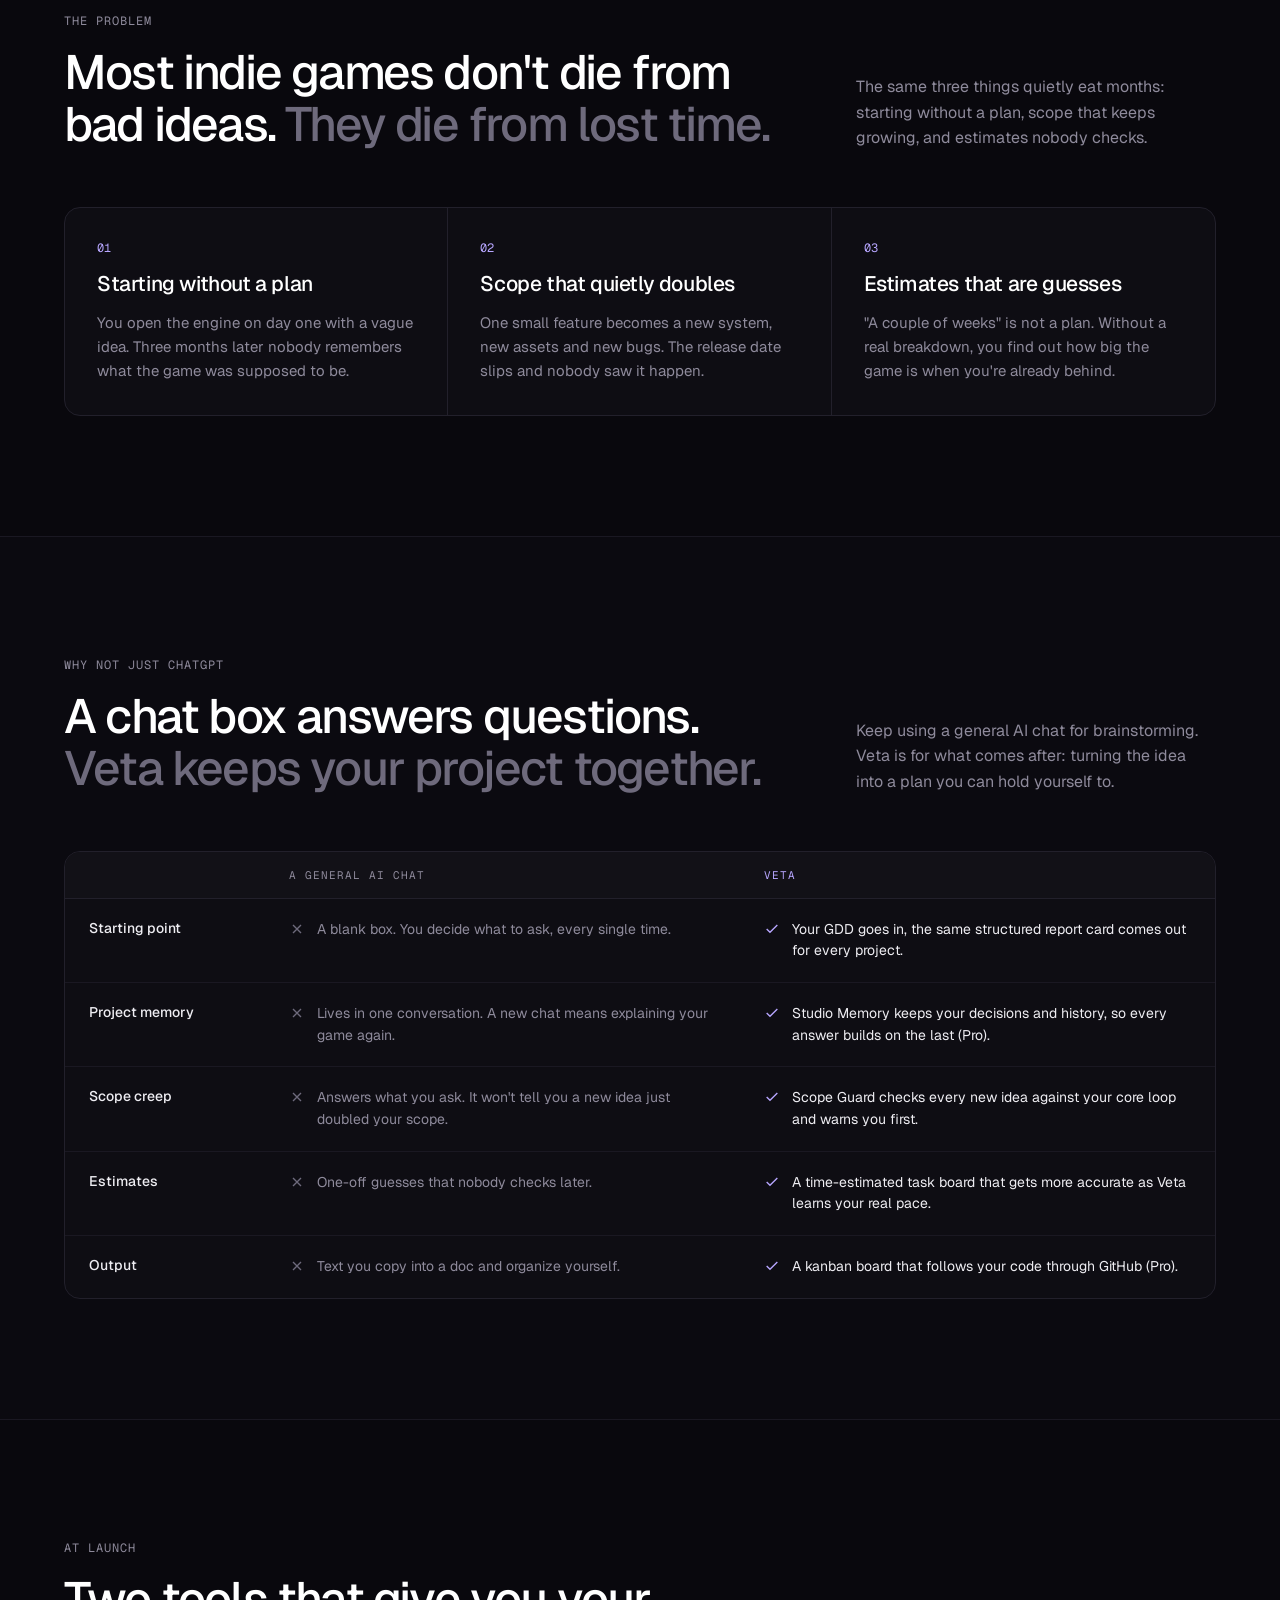
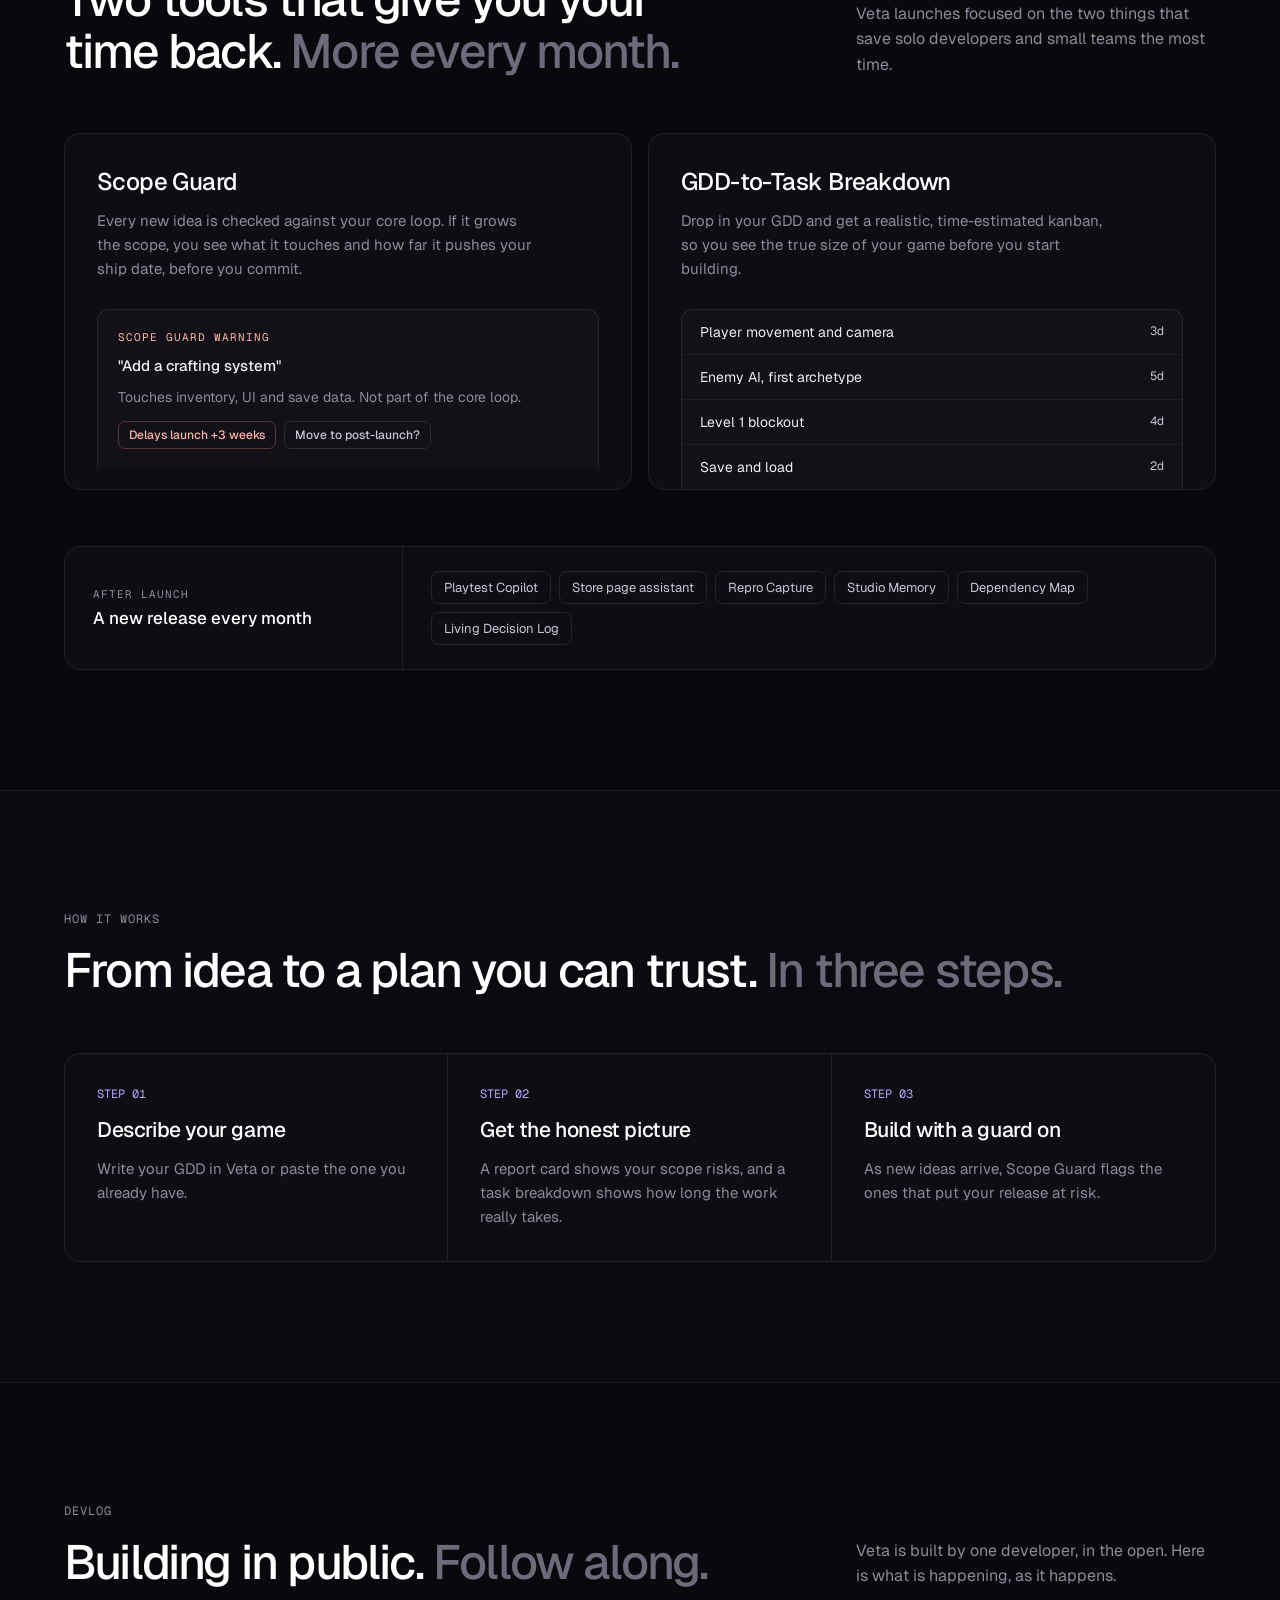
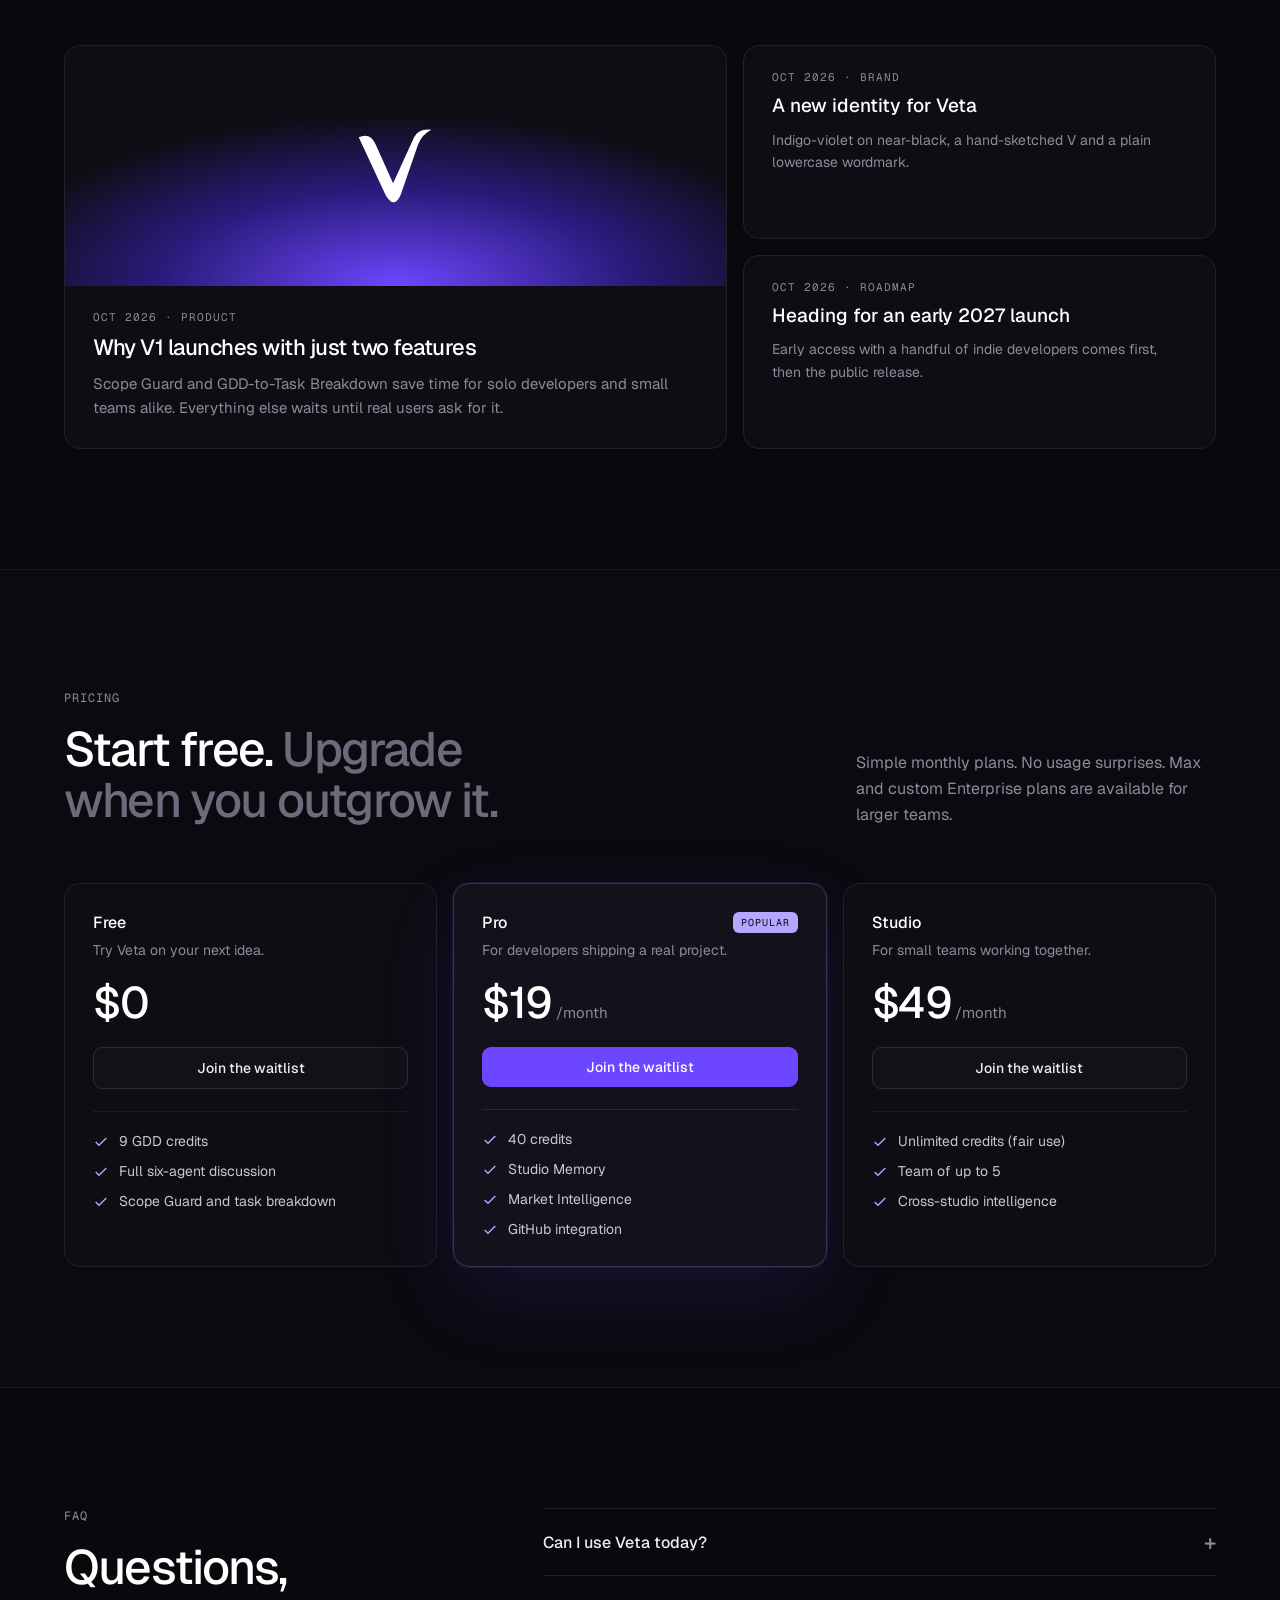
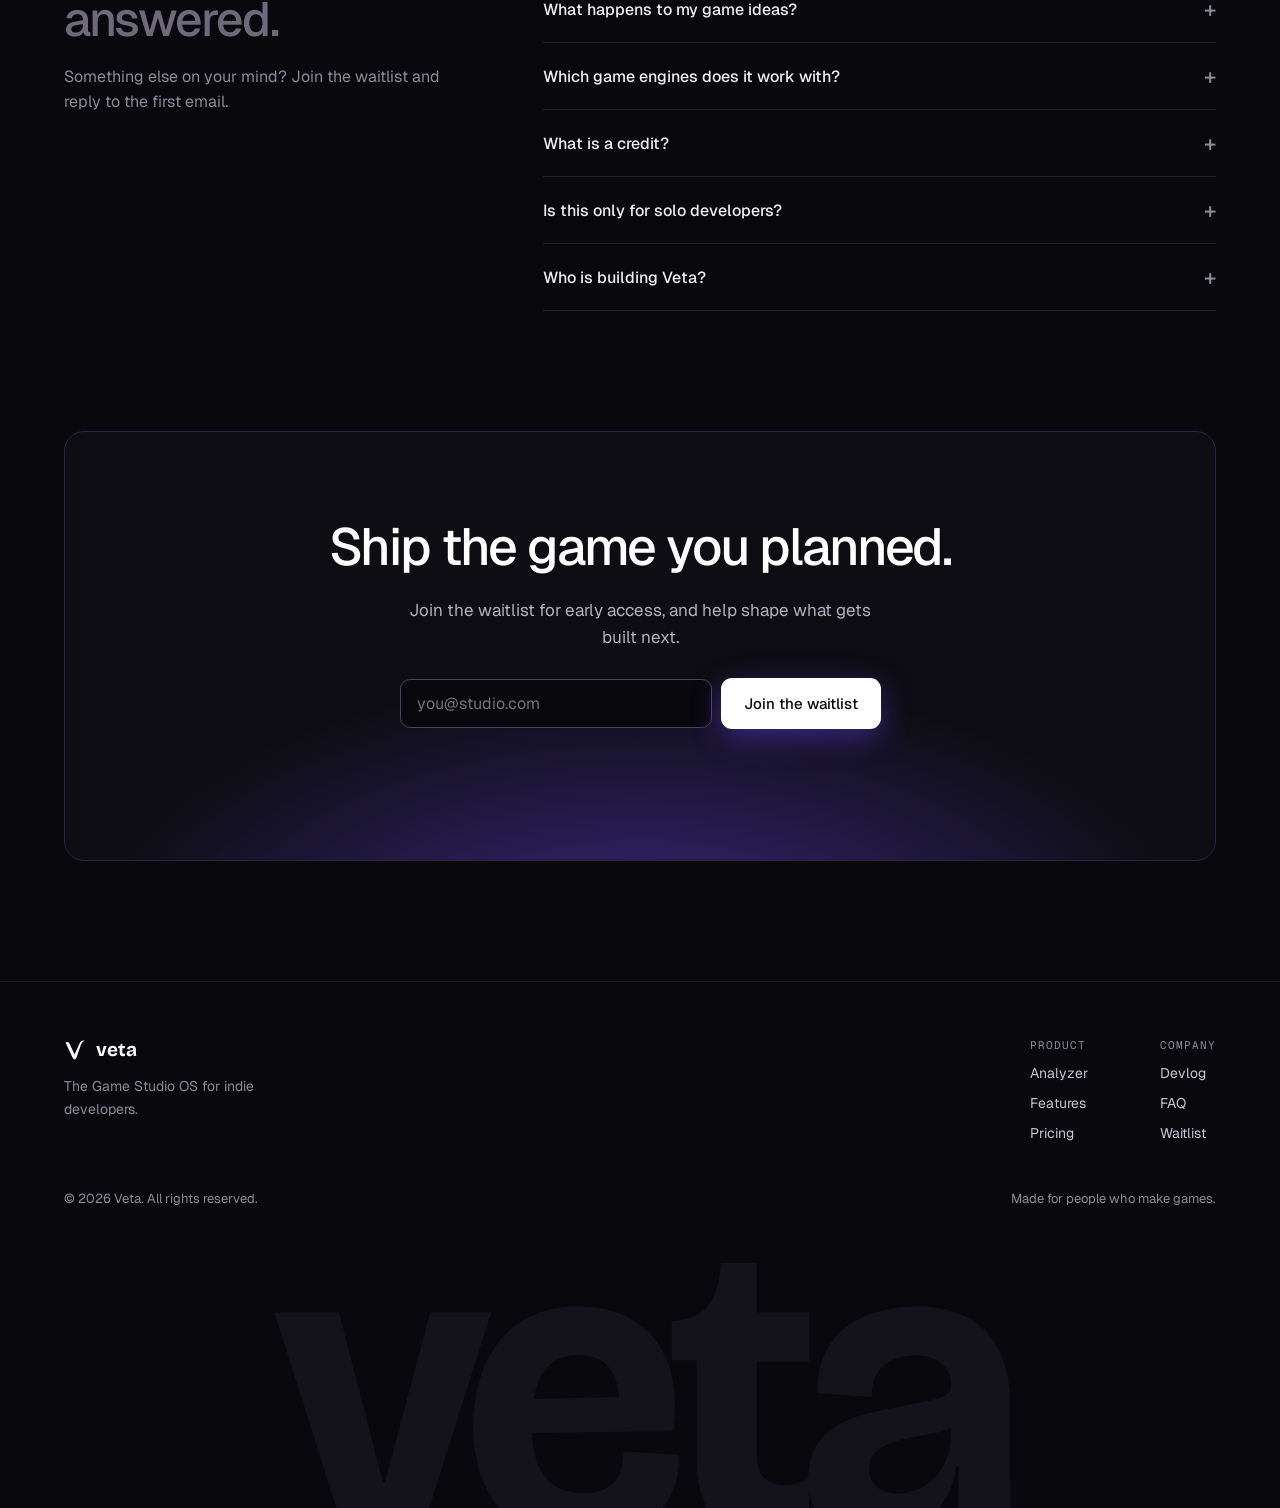
==== commit 9493cf76: "Make landing readable without JavaScript, add link previews and favicon - Bake the first render of t" ====
--- a/index.html
+++ b/index.html
@@ -3,8 +3,25 @@
 <head>
 <meta charset="utf-8">
 <meta name="viewport" content="width=device-width, initial-scale=1">
-<title>Veta — Game Studio OS</title>
-<meta name="description" content="Veta is the Game Studio OS that turns your GDD into a realistic plan and warns you when scope creep threatens your release date.">
+<title>Veta — Scope creep and game planning tool for indie developers</title>
+<meta name="description" content="Veta is an AI production planner for indie game developers. It scores your game design, breaks it into estimated tasks, forecasts your release date and warns you before scope creep costs you weeks.">
+<link rel="canonical" href="https://veta-site.netlify.app/">
+<link rel="icon" href="favicon.svg" type="image/svg+xml">
+<meta name="theme-color" content="#09080D">
+<meta property="og:type" content="website">
+<meta property="og:site_name" content="Veta">
+<meta property="og:url" content="https://veta-site.netlify.app/">
+<meta property="og:title" content="Veta — Plan the game you can actually ship">
+<meta property="og:description" content="An AI production planner for indie game developers: GDD report card, task breakdown, release forecast and Scope Guard. Free demo, no sign-up.">
+<meta property="og:image" content="https://veta-site.netlify.app/og.png">
+<meta property="og:image:width" content="1200">
+<meta property="og:image:height" content="630">
+<meta property="og:image:alt" content="Veta: plan the game you can actually ship">
+<meta name="twitter:card" content="summary_large_image">
+<meta name="twitter:title" content="Veta — Plan the game you can actually ship">
+<meta name="twitter:description" content="An AI production planner for indie game developers. Free demo, no sign-up.">
+<meta name="twitter:image" content="https://veta-site.netlify.app/og.png">
+<script type="application/ld+json">{"@context":"https://schema.org","@type":"SoftwareApplication","name":"Veta","applicationCategory":"DeveloperApplication","operatingSystem":"Web","url":"https://veta-site.netlify.app/","description":"Veta is an AI production planner for indie game developers. It scores a game design document, breaks it into estimated tasks, forecasts the release date and warns about scope creep.","offers":{"@type":"Offer","price":"0","priceCurrency":"USD","description":"Free demo during early access"}}</script>
 
 <link rel="preconnect" href="https://fonts.googleapis.com">
 <link href="https://fonts.googleapis.com/css2?family=Bricolage+Grotesque:wght@700&amp;family=Geist:wght@400;500;600&amp;family=Geist+Mono:wght@400;500&amp;display=swap" rel="stylesheet">
@@ -36,7 +53,517 @@
 </style>
 </head>
 <body>
-<div id="app"></div>
+<div id="app"><!--PRERENDER-->
+<div style="background:#09080D;color:#EEEDF2;font-family:'Geist',system-ui,sans-serif;width:100%;overflow-x:clip">
+
+<!-- NAV -->
+<div style="position:sticky;top:0;z-index:50;height:0">
+<div style="max-width:1200px;margin:0 auto;padding:14px 24px 0;box-sizing:border-box">
+<div style="background:rgba(14,13,19,0.78);backdrop-filter:blur(16px);-webkit-backdrop-filter:blur(16px);border:1px solid #22202B;border-radius:14px;padding:8px 8px 8px 18px;display:flex;flex-wrap:wrap;gap:10px 24px;align-items:center;justify-content:space-between" class="nav-row">
+<a href="#top" style="display:flex;align-items:center;gap:10px;color:#FFFFFF">
+<svg width="24" height="24" viewBox="0 0 44 44" aria-hidden="true"><path d="M3 7 Q9 4 12 11 L21 31 L32 7 Q34.500 2 41 3 Q36 5.500 34 11 L25 37 Q21.500 45 17 37 Z" fill="#FFFFFF"></path></svg>
+<span style="font-family:'Bricolage Grotesque',sans-serif;font-weight:700;font-size:21px;letter-spacing:-0.5px;color:#FFFFFF">veta</span>
+</a>
+<div class="nav-links" style="display:flex;flex-wrap:wrap;gap:8px 26px;align-items:center;font-size:14px">
+<a class="nav-link" href="#product">Product</a>
+<a class="nav-link" href="#compare">Why Veta</a>
+<a class="nav-link" href="#pricing">Pricing</a>
+<a class="nav-link" href="#faq">FAQ</a>
+<a class="nav-link keep" href="#waitlist">Waitlist</a>
+<a href="app.html" target="_self" style="background:#EEEDF2;color:#0B0A10;padding:10px 16px;border-radius:9px;font-weight:500">Try the demo</a>
+</div>
+</div>
+</div>
+</div>
+
+<!-- HERO -->
+<div id="top" style="position:relative;overflow:hidden;border-bottom:1px solid #1A1822">
+
+<div aria-hidden="true" style="position:absolute;left:50%;top:20px;width:1180px;height:1020px;margin-left:-590px;pointer-events:none;-webkit-mask-image:radial-gradient(closest-side,#000 40%,transparent 100%);mask-image:radial-gradient(closest-side,#000 40%,transparent 100%)">
+<div style="position:absolute;left:0;top:0;right:0;bottom:0;background:radial-gradient(closest-side,rgba(108,71,255,0.30),rgba(108,71,255,0) 100%)"></div>
+<svg viewBox="-2 -2 48 50" width="1180" height="1020" preserveAspectRatio="xMidYMid meet" style="position:absolute;left:0;top:0">
+<defs>
+<linearGradient id="vsig" x1="0" y1="0" x2="1" y2="1">
+<stop offset="0" stop-color="#4B2BD6"></stop>
+<stop offset="0.5" stop-color="#B7A6FF"></stop>
+<stop offset="1" stop-color="#FF8AC4"></stop>
+</linearGradient>
+</defs>
+<g fill="none" stroke="url(#vsig)" stroke-width="0.12" stroke-linejoin="round">
+<path d="M3 7 Q9 4 12 11 L21 31 L32 7 Q34.500 2 41 3 Q36 5.500 34 11 L25 37 Q21.500 45 17 37 Z" opacity="0.9"></path>
+<path transform="translate(0,1.100)" d="M3 7 Q9 4 12 11 L21 31 L32 7 Q34.500 2 41 3 Q36 5.500 34 11 L25 37 Q21.500 45 17 37 Z" opacity="0.62"></path>
+<path transform="translate(0,2.200)" d="M3 7 Q9 4 12 11 L21 31 L32 7 Q34.500 2 41 3 Q36 5.500 34 11 L25 37 Q21.500 45 17 37 Z" opacity="0.42"></path>
+<path transform="translate(0,3.300)" d="M3 7 Q9 4 12 11 L21 31 L32 7 Q34.500 2 41 3 Q36 5.500 34 11 L25 37 Q21.500 45 17 37 Z" opacity="0.28"></path>
+<path transform="translate(0,4.400)" d="M3 7 Q9 4 12 11 L21 31 L32 7 Q34.500 2 41 3 Q36 5.500 34 11 L25 37 Q21.500 45 17 37 Z" opacity="0.16"></path>
+</g>
+</svg>
+</div>
+<div aria-hidden="true" style="position:absolute;left:0;right:0;bottom:0;height:520px;pointer-events:none;background:radial-gradient(ellipse 60% 70% at 50% 100%,rgba(108,71,255,0.22),rgba(9,8,13,0) 70%)"></div>
+
+<div style="position:relative;max-width:900px;margin:0 auto;padding:150px 24px 0;box-sizing:border-box;display:flex;flex-direction:column;gap:24px;align-items:center;text-align:center" class="hero-wrap">
+<div style="display:flex;align-items:center;gap:10px;font-size:13px;color:#D6D3E0;border:1px solid #3A3550;background:rgba(18,17,23,0.92);padding:6px 14px 6px 8px;border-radius:999px">
+<span style="font-family:'Geist Mono',monospace;font-size:11px;color:#0B0A10;background:#B7A6FF;padding:3px 8px;border-radius:999px;font-weight:500">NEW</span>
+Early access opens before the 2027 launch
+</div>
+<h1 style="margin:0;font-family:'Geist',sans-serif;font-weight:500;font-size:76px;line-height:1.02;letter-spacing:-3px;color:#FFFFFF">Plan the game you can actually ship</h1>
+<p class="hero-sub" style="margin:0;font-size:19px;line-height:1.6;color:#8E8A9B;max-width:620px"><strong style="color:#FFFFFF;font-weight:500">Veta is an AI production planner for indie game developers.</strong> It reads your game design, scores how ready it is to build, breaks it into estimated tasks, and warns you before scope creep costs you weeks.</p>
+<div style="display:flex;flex-wrap:wrap;gap:10px;justify-content:center">
+<a href="app.html" target="_self" style="background:#EEEDF2;color:#0B0A10;padding:13px 22px;border-radius:10px;font-weight:500;font-size:15px">Try the Veta demo</a>
+<a class="btn-ghost" href="#waitlist" style="padding:13px 22px;border-radius:10px;font-weight:500;font-size:15px">Join the waitlist</a>
+</div>
+</div>
+
+<!-- PRODUCT WINDOW -->
+<div id="product" style="position:relative;max-width:1200px;margin:64px auto 0;padding:0 24px 96px;box-sizing:border-box">
+<div style="background:#0E0D13;border:1px solid #26232F;border-radius:16px;overflow:hidden;box-shadow:0 40px 120px rgba(0,0,0,0.6),0 0 0 6px rgba(255,255,255,0.02)">
+
+<div style="display:flex;align-items:center;gap:14px;padding:12px 16px;border-bottom:1px solid #1E1C26;flex-wrap:wrap">
+<div style="display:flex;gap:7px"><span style="width:11px;height:11px;border-radius:99px;background:#2A2733"></span><span style="width:11px;height:11px;border-radius:99px;background:#2A2733"></span><span style="width:11px;height:11px;border-radius:99px;background:#2A2733"></span></div>
+<div style="font-family:'Geist Mono',monospace;font-size:12px;color:#8E8A9B">veta / analyzer</div>
+<div style="margin-left:auto;display:flex;gap:4px;flex-wrap:wrap">
+
+<button data-tab="report" style="font-family:'Geist',sans-serif;font-size:13px;font-weight:500;padding:7px 12px;border-radius:8px;cursor:pointer;border:1px solid #2E2A3A;background:#1C1A24;color:#FFFFFF">Report card</button>
+
+<button data-tab="tasks" style="font-family:'Geist',sans-serif;font-size:13px;font-weight:500;padding:7px 12px;border-radius:8px;cursor:pointer;border:1px solid transparent;background:transparent;color:#8E8A9B">Task breakdown</button>
+
+<button data-tab="scope" style="font-family:'Geist',sans-serif;font-size:13px;font-weight:500;padding:7px 12px;border-radius:8px;cursor:pointer;border:1px solid transparent;background:transparent;color:#8E8A9B">Scope Guard</button>
+
+</div>
+</div>
+
+<div style="display:flex;flex-wrap:wrap;text-align:left">
+
+<!-- input panel -->
+<div style="flex:1 1 340px;min-width:0;padding:24px;box-sizing:border-box;border-right:1px solid #1E1C26;display:flex;flex-direction:column;gap:16px;background:#0B0A10">
+<label for="idea-input" style="font-family:'Geist Mono',monospace;font-size:11px;letter-spacing:1px;color:#8E8A9B">YOUR GAME</label>
+<textarea id="idea-input" rows="7" maxlength="4000" placeholder="Describe your game: genre, core loop, key features, team size and timeline." aria-label="Describe your game" style="width:100%;box-sizing:border-box;background:#121117;border:1px solid #26232F;border-radius:10px;padding:14px;outline:0;resize:vertical;font-family:'Geist',sans-serif;font-size:15px;line-height:1.55;color:#EEEDF2">A 4-player co-op roguelike with crafting and online play. Team of 2, 12 months.</textarea>
+<a href="#product" data-analyze="1" style="display:flex;justify-content:center;background:#6C47FF;color:#FFFFFF;border-radius:10px;padding:13px 18px;font-weight:500;font-size:15px">Analyze</a>
+
+
+<div style="display:flex;flex-direction:column;gap:10px;margin-top:4px">
+<div style="font-family:'Geist Mono',monospace;font-size:11px;letter-spacing:1px;color:#8E8A9B">OR TRY A SAMPLE</div>
+<div style="display:flex;flex-wrap:wrap;gap:8px">
+
+<button data-game="0" style="font-family:'Geist',sans-serif;font-size:13px;font-weight:500;padding:7px 12px;border-radius:999px;cursor:pointer;border:1px solid #EEEDF2;background:#EEEDF2;color:#0B0A10">Co-op roguelike</button>
+
+<button data-game="1" style="font-family:'Geist',sans-serif;font-size:13px;font-weight:500;padding:7px 12px;border-radius:999px;cursor:pointer;border:1px solid #26232F;background:#121117;color:#B4B0C2">Cozy farming sim</button>
+
+<button data-game="2" style="font-family:'Geist',sans-serif;font-size:13px;font-weight:500;padding:7px 12px;border-radius:999px;cursor:pointer;border:1px solid #26232F;background:#121117;color:#B4B0C2">Open-world RPG</button>
+
+</div>
+</div>
+<a href="app.html" target="_self" style="display:flex;justify-content:space-between;align-items:center;gap:10px;border:1px solid #2E2A3A;background:#121117;border-radius:10px;padding:12px 14px;color:#EEEDF2;font-size:14px;font-weight:500">Open the full demo<span style="color:#B7A6FF">Chat, tasks, Scope Guard →</span></a>
+<div style="margin-top:auto;padding-top:12px;border-top:1px solid #1E1C26;display:flex;flex-direction:column;gap:10px">
+<div style="font-family:'Geist Mono',monospace;font-size:11px;letter-spacing:1px;color:#8E8A9B">DETECTED SYSTEMS</div>
+<div style="display:flex;flex-wrap:wrap;gap:6px">
+
+<span style="font-size:12px;color:#C9C6D4;background:#121117;border:1px solid #26232F;padding:5px 10px;border-radius:6px">Online multiplayer</span>
+
+<span style="font-size:12px;color:#C9C6D4;background:#121117;border:1px solid #26232F;padding:5px 10px;border-radius:6px">Procedural levels</span>
+
+<span style="font-size:12px;color:#C9C6D4;background:#121117;border:1px solid #26232F;padding:5px 10px;border-radius:6px">Crafting</span>
+
+</div>
+</div>
+</div>
+
+<!-- output panel -->
+<div style="flex:2 1 480px;min-width:0;padding:24px;box-sizing:border-box;display:flex;flex-direction:column;gap:20px;min-height:480px">
+<div style="font-family:'Geist Mono',monospace;font-size:11px;line-height:1.5;color:#8E8A9B">Quick rule-based estimate from the keywords in your text. The full AI analysis runs in the Veta app.</div>
+
+
+<div style="display:flex;flex-direction:column;gap:18px">
+<div style="font-size:17px;line-height:1.5;color:#FFFFFF;font-weight:500;letter-spacing:-0.2px">About 4.9 months of work in 12. Reasonable, keep an eye on new features.</div>
+<div style="display:flex;gap:12px;flex-wrap:wrap">
+<div style="flex:1 1 180px;background:#121117;border:1px solid #22202B;border-radius:12px;padding:18px;display:flex;flex-direction:column;gap:12px">
+<div style="font-size:13px;color:#8E8A9B">GDD quality</div>
+<div style="font-weight:500;font-size:44px;line-height:1;letter-spacing:-1.500px;color:#FFFFFF">6.5<span style="font-size:17px;color:#8E8A9B;letter-spacing:0">/10</span></div>
+<div style="height:4px;border-radius:99px;background:#22202B"><div style="width:65%;height:4px;border-radius:99px;background:#B7A6FF"></div></div>
+</div>
+<div style="flex:1 1 180px;background:#121117;border:1px solid #22202B;border-radius:12px;padding:18px;display:flex;flex-direction:column;gap:12px">
+<div style="font-size:13px;color:#8E8A9B">Production readiness</div>
+<div style="font-weight:500;font-size:44px;line-height:1;letter-spacing:-1.500px;color:#FFFFFF">6.5<span style="font-size:17px;color:#8E8A9B;letter-spacing:0">/10</span></div>
+<div style="height:4px;border-radius:99px;background:#22202B"><div style="width:65%;height:4px;border-radius:99px;background:#FFB454"></div></div>
+</div>
+</div>
+<div style="background:#121117;border:1px solid #22202B;border-radius:12px;overflow:hidden">
+<div style="padding:12px 18px;border-bottom:1px solid #22202B;font-family:'Geist Mono',monospace;font-size:11px;letter-spacing:1px;color:#8E8A9B">RISKS FOUND</div>
+
+<div style="display:flex;gap:12px;align-items:flex-start;padding:12px 18px;border-bottom:1px solid #1A1822;font-size:14px;line-height:1.5;color:#D9D6E2"><span style="width:6px;height:6px;margin-top:7px;border-radius:99px;background:#FFB454;flex:none"></span>Online multiplayer adds networking and testing work</div>
+
+</div>
+<div style="display:flex;justify-content:space-between;align-items:center;gap:12px;flex-wrap:wrap;background:#2A2216;border:1px solid #6B5A2E;border-radius:12px;padding:14px 18px">
+<span style="font-size:14px;color:#EEEDF2">Overall scope risk</span>
+<span style="font-family:'Geist Mono',monospace;font-size:13px;font-weight:500;color:#FFD08A;letter-spacing:1px">MEDIUM</span>
+</div>
+
+<div style="background:#121117;border:1px solid #22202B;border-radius:12px;padding:14px 18px;display:flex;flex-direction:column;gap:6px">
+<span style="font-family:'Geist Mono',monospace;font-size:11px;letter-spacing:1px;color:#8E8A9B">CUT FIRST</span>
+<span style="font-size:14px;line-height:1.5;color:#EEEDF2">Park "Online multiplayer" (about 12 days) for after launch.</span>
+</div>
+
+<div style="display:flex;gap:10px;flex-wrap:wrap;align-items:center">
+<button type="button" data-share="card" style="font-family:'Geist',sans-serif;font-size:14px;font-weight:500;padding:11px 16px;border-radius:10px;cursor:pointer;border:0;background:#6C47FF;color:#FFFFFF">Share report card</button>
+<button type="button" data-share="copy" style="font-family:'Geist',sans-serif;font-size:14px;font-weight:500;padding:11px 16px;border-radius:10px;cursor:pointer;border:1px solid #4A4466;background:#16141D;color:#FFFFFF">Copy summary</button>
+<span style="font-size:13px;color:#B4B0C2" role="status"></span>
+</div>
+</div>
+
+
+
+
+
+
+</div>
+</div>
+</div>
+</div>
+</div>
+
+<!-- WORKS WITH -->
+<div style="border-bottom:1px solid #1A1822">
+<div style="max-width:1200px;margin:0 auto;padding:36px 24px;box-sizing:border-box;display:flex;flex-wrap:wrap;gap:20px 48px;align-items:center;justify-content:space-between">
+<div style="font-size:13px;color:#8E8A9B;max-width:240px;line-height:1.5">Built to fit the tools you already use. GitHub at launch, the rest on the roadmap.</div>
+<div style="display:flex;flex-wrap:wrap;gap:16px 44px;align-items:center;font-weight:600;font-size:19px;letter-spacing:-0.300px;color:#8E8A9B">
+<span style="color:#EEEDF2">GitHub</span><span>Unity</span><span>Godot</span><span>Steam</span><span>Discord</span><span>Notion</span>
+</div>
+</div>
+</div>
+
+<!-- PROBLEM -->
+<div id="problem" style="max-width:1200px;margin:0 auto;padding:120px 24px;box-sizing:border-box;display:flex;flex-direction:column;gap:56px">
+<div style="display:flex;flex-wrap:wrap;gap:24px 64px;align-items:flex-end;justify-content:space-between">
+<div style="flex:1 1 520px;min-width:0;display:flex;flex-direction:column;gap:18px">
+<div style="font-family:'Geist Mono',monospace;font-size:12px;letter-spacing:1px;color:#8E8A9B">THE PROBLEM</div>
+<h2 style="margin:0;font-weight:500;font-size:48px;line-height:1.08;letter-spacing:-1.800px;color:#FFFFFF">Most indie games don't die from bad ideas. <span style="color:#6E6A7C">They die from lost time.</span></h2>
+</div>
+<p style="flex:0 1 360px;margin:0;font-size:16px;line-height:1.6;color:#8E8A9B">The same three things quietly eat months: starting without a plan, scope that keeps growing, and estimates nobody checks.</p>
+</div>
+<div style="display:flex;flex-wrap:wrap;border:1px solid #22202B;border-radius:16px;overflow:hidden;background:#0E0D13">
+<div style="flex:1 1 300px;min-width:0;padding:32px;box-sizing:border-box;border-right:1px solid #22202B;display:flex;flex-direction:column;gap:14px">
+<div style="font-family:'Geist Mono',monospace;font-size:12px;color:#B7A6FF">01</div>
+<div style="font-weight:500;font-size:21px;letter-spacing:-0.400px;color:#FFFFFF">Starting without a plan</div>
+<p style="margin:0;font-size:15px;line-height:1.6;color:#8E8A9B">You open the engine on day one with a vague idea. Three months later nobody remembers what the game was supposed to be.</p>
+</div>
+<div style="flex:1 1 300px;min-width:0;padding:32px;box-sizing:border-box;border-right:1px solid #22202B;display:flex;flex-direction:column;gap:14px">
+<div style="font-family:'Geist Mono',monospace;font-size:12px;color:#B7A6FF">02</div>
+<div style="font-weight:500;font-size:21px;letter-spacing:-0.400px;color:#FFFFFF">Scope that quietly doubles</div>
+<p style="margin:0;font-size:15px;line-height:1.6;color:#8E8A9B">One small feature becomes a new system, new assets and new bugs. The release date slips and nobody saw it happen.</p>
+</div>
+<div style="flex:1 1 300px;min-width:0;padding:32px;box-sizing:border-box;display:flex;flex-direction:column;gap:14px">
+<div style="font-family:'Geist Mono',monospace;font-size:12px;color:#B7A6FF">03</div>
+<div style="font-weight:500;font-size:21px;letter-spacing:-0.400px;color:#FFFFFF">Estimates that are guesses</div>
+<p style="margin:0;font-size:15px;line-height:1.6;color:#8E8A9B">"A couple of weeks" is not a plan. Without a real breakdown, you find out how big the game is when you're already behind.</p>
+</div>
+</div>
+</div>
+
+<!-- COMPARE TABLE -->
+<div id="compare" style="background:#0B0A10;border-top:1px solid #1A1822;border-bottom:1px solid #1A1822">
+<div style="max-width:1200px;margin:0 auto;padding:120px 24px;box-sizing:border-box;display:flex;flex-direction:column;gap:56px">
+<div style="display:flex;flex-wrap:wrap;gap:24px 64px;align-items:flex-end;justify-content:space-between">
+<div style="flex:1 1 520px;min-width:0;display:flex;flex-direction:column;gap:18px">
+<div style="font-family:'Geist Mono',monospace;font-size:12px;letter-spacing:1px;color:#8E8A9B">WHY NOT JUST CHATGPT</div>
+<h2 style="margin:0;font-weight:500;font-size:48px;line-height:1.08;letter-spacing:-1.800px;color:#FFFFFF">A chat box answers questions. <span style="color:#6E6A7C">Veta keeps your project together.</span></h2>
+</div>
+<p style="flex:0 1 360px;margin:0;font-size:16px;line-height:1.6;color:#8E8A9B">Keep using a general AI chat for brainstorming. Veta is for what comes after: turning the idea into a plan you can hold yourself to.</p>
+</div>
+
+<div style="border:1px solid #22202B;border-radius:16px;overflow:hidden;background:#0E0D13">
+<div style="display:flex;flex-wrap:wrap;border-bottom:1px solid #22202B;background:#121117">
+<div style="flex:0 1 200px;min-width:0;padding:16px 24px;box-sizing:border-box;font-family:'Geist Mono',monospace;font-size:11px;letter-spacing:1px;color:#8E8A9B"></div>
+<div style="flex:1 1 280px;min-width:0;padding:16px 24px;box-sizing:border-box;font-family:'Geist Mono',monospace;font-size:11px;letter-spacing:1px;color:#8E8A9B">A GENERAL AI CHAT</div>
+<div style="flex:1 1 280px;min-width:0;padding:16px 24px;box-sizing:border-box;font-family:'Geist Mono',monospace;font-size:11px;letter-spacing:1px;color:#B7A6FF">VETA</div>
+</div>
+
+<div style="display:flex;flex-wrap:wrap;border-bottom:1px solid #1A1822">
+<div style="flex:0 1 200px;min-width:0;padding:20px 24px;box-sizing:border-box;font-size:14px;font-weight:500;color:#EEEDF2">Starting point</div>
+<div style="flex:1 1 280px;min-width:0;padding:20px 24px;box-sizing:border-box;display:flex;gap:12px;font-size:14px;line-height:1.55;color:#8E8A9B"><svg width="16" height="16" viewBox="0 0 24 24" fill="none" stroke="#6E6A7C" stroke-width="2" style="flex:none;margin-top:2px" aria-hidden="true"><path d="M18 6 6 18M6 6l12 12"></path></svg>A blank box. You decide what to ask, every single time.</div>
+<div style="flex:1 1 280px;min-width:0;padding:20px 24px;box-sizing:border-box;display:flex;gap:12px;font-size:14px;line-height:1.55;color:#EEEDF2"><svg width="16" height="16" viewBox="0 0 24 24" fill="none" stroke="#B7A6FF" stroke-width="2" style="flex:none;margin-top:2px" aria-hidden="true"><path d="M20 6 9 17l-5-5"></path></svg>Your GDD goes in, the same structured report card comes out for every project.</div>
+</div>
+<div style="display:flex;flex-wrap:wrap;border-bottom:1px solid #1A1822">
+<div style="flex:0 1 200px;min-width:0;padding:20px 24px;box-sizing:border-box;font-size:14px;font-weight:500;color:#EEEDF2">Project memory</div>
+<div style="flex:1 1 280px;min-width:0;padding:20px 24px;box-sizing:border-box;display:flex;gap:12px;font-size:14px;line-height:1.55;color:#8E8A9B"><svg width="16" height="16" viewBox="0 0 24 24" fill="none" stroke="#6E6A7C" stroke-width="2" style="flex:none;margin-top:2px" aria-hidden="true"><path d="M18 6 6 18M6 6l12 12"></path></svg>Lives in one conversation. A new chat means explaining your game again.</div>
+<div style="flex:1 1 280px;min-width:0;padding:20px 24px;box-sizing:border-box;display:flex;gap:12px;font-size:14px;line-height:1.55;color:#EEEDF2"><svg width="16" height="16" viewBox="0 0 24 24" fill="none" stroke="#B7A6FF" stroke-width="2" style="flex:none;margin-top:2px" aria-hidden="true"><path d="M20 6 9 17l-5-5"></path></svg>Studio Memory keeps your decisions and history, so every answer builds on the last (Pro).</div>
+</div>
+<div style="display:flex;flex-wrap:wrap;border-bottom:1px solid #1A1822">
+<div style="flex:0 1 200px;min-width:0;padding:20px 24px;box-sizing:border-box;font-size:14px;font-weight:500;color:#EEEDF2">Scope creep</div>
+<div style="flex:1 1 280px;min-width:0;padding:20px 24px;box-sizing:border-box;display:flex;gap:12px;font-size:14px;line-height:1.55;color:#8E8A9B"><svg width="16" height="16" viewBox="0 0 24 24" fill="none" stroke="#6E6A7C" stroke-width="2" style="flex:none;margin-top:2px" aria-hidden="true"><path d="M18 6 6 18M6 6l12 12"></path></svg>Answers what you ask. It won't tell you a new idea just doubled your scope.</div>
+<div style="flex:1 1 280px;min-width:0;padding:20px 24px;box-sizing:border-box;display:flex;gap:12px;font-size:14px;line-height:1.55;color:#EEEDF2"><svg width="16" height="16" viewBox="0 0 24 24" fill="none" stroke="#B7A6FF" stroke-width="2" style="flex:none;margin-top:2px" aria-hidden="true"><path d="M20 6 9 17l-5-5"></path></svg>Scope Guard checks every new idea against your core loop and warns you first.</div>
+</div>
+<div style="display:flex;flex-wrap:wrap;border-bottom:1px solid #1A1822">
+<div style="flex:0 1 200px;min-width:0;padding:20px 24px;box-sizing:border-box;font-size:14px;font-weight:500;color:#EEEDF2">Estimates</div>
+<div style="flex:1 1 280px;min-width:0;padding:20px 24px;box-sizing:border-box;display:flex;gap:12px;font-size:14px;line-height:1.55;color:#8E8A9B"><svg width="16" height="16" viewBox="0 0 24 24" fill="none" stroke="#6E6A7C" stroke-width="2" style="flex:none;margin-top:2px" aria-hidden="true"><path d="M18 6 6 18M6 6l12 12"></path></svg>One-off guesses that nobody checks later.</div>
+<div style="flex:1 1 280px;min-width:0;padding:20px 24px;box-sizing:border-box;display:flex;gap:12px;font-size:14px;line-height:1.55;color:#EEEDF2"><svg width="16" height="16" viewBox="0 0 24 24" fill="none" stroke="#B7A6FF" stroke-width="2" style="flex:none;margin-top:2px" aria-hidden="true"><path d="M20 6 9 17l-5-5"></path></svg>A time-estimated task board that gets more accurate as Veta learns your real pace.</div>
+</div>
+<div style="display:flex;flex-wrap:wrap">
+<div style="flex:0 1 200px;min-width:0;padding:20px 24px;box-sizing:border-box;font-size:14px;font-weight:500;color:#EEEDF2">Output</div>
+<div style="flex:1 1 280px;min-width:0;padding:20px 24px;box-sizing:border-box;display:flex;gap:12px;font-size:14px;line-height:1.55;color:#8E8A9B"><svg width="16" height="16" viewBox="0 0 24 24" fill="none" stroke="#6E6A7C" stroke-width="2" style="flex:none;margin-top:2px" aria-hidden="true"><path d="M18 6 6 18M6 6l12 12"></path></svg>Text you copy into a doc and organize yourself.</div>
+<div style="flex:1 1 280px;min-width:0;padding:20px 24px;box-sizing:border-box;display:flex;gap:12px;font-size:14px;line-height:1.55;color:#EEEDF2"><svg width="16" height="16" viewBox="0 0 24 24" fill="none" stroke="#B7A6FF" stroke-width="2" style="flex:none;margin-top:2px" aria-hidden="true"><path d="M20 6 9 17l-5-5"></path></svg>A kanban board that follows your code through GitHub (Pro).</div>
+</div>
+</div>
+</div>
+</div>
+
+<!-- FEATURES -->
+<div id="features" style="max-width:1200px;margin:0 auto;padding:120px 24px;box-sizing:border-box;display:flex;flex-direction:column;gap:56px">
+<div style="display:flex;flex-wrap:wrap;gap:24px 64px;align-items:flex-end;justify-content:space-between">
+<div style="flex:1 1 520px;min-width:0;display:flex;flex-direction:column;gap:18px">
+<div style="font-family:'Geist Mono',monospace;font-size:12px;letter-spacing:1px;color:#8E8A9B">AT LAUNCH</div>
+<h2 style="margin:0;font-weight:500;font-size:48px;line-height:1.08;letter-spacing:-1.800px;color:#FFFFFF">Two tools that give you your time back. <span style="color:#6E6A7C">More every month.</span></h2>
+</div>
+<p style="flex:0 1 360px;margin:0;font-size:16px;line-height:1.6;color:#8E8A9B">Veta launches focused on the two things that save solo developers and small teams the most time.</p>
+</div>
+
+<div style="display:flex;flex-wrap:wrap;gap:16px">
+<div style="flex:1 1 480px;min-width:0;background:#0E0D13;border:1px solid #22202B;border-radius:16px;overflow:hidden;display:flex;flex-direction:column">
+<div style="padding:32px 32px 0;display:flex;flex-direction:column;gap:12px">
+<div style="font-weight:500;font-size:24px;letter-spacing:-0.600px;color:#FFFFFF">Scope Guard</div>
+<p style="margin:0;font-size:15px;line-height:1.6;color:#8E8A9B;max-width:440px">Every new idea is checked against your core loop. If it grows the scope, you see what it touches and how far it pushes your ship date, before you commit.</p>
+</div>
+<div style="margin:28px 32px 0;background:#121117;border:1px solid #26232F;border-bottom:0;border-radius:12px 12px 0 0;padding:20px;display:flex;flex-direction:column;gap:12px">
+<div style="font-family:'Geist Mono',monospace;font-size:11px;letter-spacing:1px;color:#FFB4A8">SCOPE GUARD WARNING</div>
+<div style="font-size:15px;color:#EEEDF2;font-weight:500">"Add a crafting system"</div>
+<div style="font-size:14px;line-height:1.55;color:#8E8A9B">Touches inventory, UI and save data. Not part of the core loop.</div>
+<div style="display:flex;gap:8px;flex-wrap:wrap">
+<span style="font-size:12px;font-weight:500;color:#FFB4A8;border:1px solid #5A3434;padding:5px 10px;border-radius:7px">Delays launch +3 weeks</span>
+<span style="font-size:12px;font-weight:500;color:#C9C6D4;border:1px solid #2E2A3A;padding:5px 10px;border-radius:7px">Move to post-launch?</span>
+</div>
+</div>
+</div>
+
+<div style="flex:1 1 480px;min-width:0;background:#0E0D13;border:1px solid #22202B;border-radius:16px;overflow:hidden;display:flex;flex-direction:column">
+<div style="padding:32px 32px 0;display:flex;flex-direction:column;gap:12px">
+<div style="font-weight:500;font-size:24px;letter-spacing:-0.600px;color:#FFFFFF">GDD-to-Task Breakdown</div>
+<p style="margin:0;font-size:15px;line-height:1.6;color:#8E8A9B;max-width:440px">Drop in your GDD and get a realistic, time-estimated kanban, so you see the true size of your game before you start building.</p>
+</div>
+<div style="margin:28px 32px 0;background:#121117;border:1px solid #26232F;border-bottom:0;border-radius:12px 12px 0 0;overflow:hidden">
+<div style="display:flex;justify-content:space-between;gap:12px;padding:13px 18px;border-bottom:1px solid #1E1C26;font-size:14px;color:#EEEDF2"><span>Player movement and camera</span><span style="font-family:'Geist Mono',monospace;font-size:12px;color:#C9C6D4">3d</span></div>
+<div style="display:flex;justify-content:space-between;gap:12px;padding:13px 18px;border-bottom:1px solid #1E1C26;font-size:14px;color:#EEEDF2"><span>Enemy AI, first archetype</span><span style="font-family:'Geist Mono',monospace;font-size:12px;color:#C9C6D4">5d</span></div>
+<div style="display:flex;justify-content:space-between;gap:12px;padding:13px 18px;border-bottom:1px solid #1E1C26;font-size:14px;color:#EEEDF2"><span>Level 1 blockout</span><span style="font-family:'Geist Mono',monospace;font-size:12px;color:#C9C6D4">4d</span></div>
+<div style="display:flex;justify-content:space-between;gap:12px;padding:13px 18px;font-size:14px;color:#EEEDF2"><span>Save and load</span><span style="font-family:'Geist Mono',monospace;font-size:12px;color:#C9C6D4">2d</span></div>
+</div>
+</div>
+</div>
+
+<div style="display:flex;flex-wrap:wrap;border:1px solid #22202B;border-radius:16px;overflow:hidden;background:#0E0D13">
+<div style="flex:1 1 240px;min-width:0;padding:24px 28px;box-sizing:border-box;border-right:1px solid #22202B;display:flex;flex-direction:column;gap:6px;justify-content:center">
+<div style="font-family:'Geist Mono',monospace;font-size:11px;letter-spacing:1px;color:#8E8A9B">AFTER LAUNCH</div>
+<div style="font-weight:500;font-size:17px;color:#FFFFFF">A new release every month</div>
+</div>
+<div style="flex:3 1 520px;min-width:0;padding:24px 28px;box-sizing:border-box;display:flex;flex-wrap:wrap;gap:8px;align-items:center">
+<span style="font-size:13px;color:#C9C6D4;border:1px solid #26232F;padding:7px 12px;border-radius:8px">Playtest Copilot</span>
+<span style="font-size:13px;color:#C9C6D4;border:1px solid #26232F;padding:7px 12px;border-radius:8px">Store page assistant</span>
+<span style="font-size:13px;color:#C9C6D4;border:1px solid #26232F;padding:7px 12px;border-radius:8px">Repro Capture</span>
+<span style="font-size:13px;color:#C9C6D4;border:1px solid #26232F;padding:7px 12px;border-radius:8px">Studio Memory</span>
+<span style="font-size:13px;color:#C9C6D4;border:1px solid #26232F;padding:7px 12px;border-radius:8px">Dependency Map</span>
+<span style="font-size:13px;color:#C9C6D4;border:1px solid #26232F;padding:7px 12px;border-radius:8px">Living Decision Log</span>
+</div>
+</div>
+</div>
+
+<!-- HOW IT WORKS -->
+<div style="background:#0B0A10;border-top:1px solid #1A1822;border-bottom:1px solid #1A1822">
+<div style="max-width:1200px;margin:0 auto;padding:120px 24px;box-sizing:border-box;display:flex;flex-direction:column;gap:56px">
+<div style="display:flex;flex-wrap:wrap;gap:24px 64px;align-items:flex-end;justify-content:space-between">
+<div style="flex:1 1 520px;min-width:0;display:flex;flex-direction:column;gap:18px">
+<div style="font-family:'Geist Mono',monospace;font-size:12px;letter-spacing:1px;color:#8E8A9B">HOW IT WORKS</div>
+<h2 style="margin:0;font-weight:500;font-size:48px;line-height:1.08;letter-spacing:-1.800px;color:#FFFFFF">From idea to a plan you can trust. <span style="color:#6E6A7C">In three steps.</span></h2>
+</div>
+</div>
+<div style="display:flex;flex-wrap:wrap;border:1px solid #22202B;border-radius:16px;overflow:hidden;background:#0E0D13">
+<div style="flex:1 1 300px;min-width:0;padding:32px;box-sizing:border-box;border-right:1px solid #22202B;display:flex;flex-direction:column;gap:14px">
+<div style="font-family:'Geist Mono',monospace;font-size:12px;color:#B7A6FF">STEP 01</div>
+<div style="font-weight:500;font-size:21px;letter-spacing:-0.400px;color:#FFFFFF">Describe your game</div>
+<p style="margin:0;font-size:15px;line-height:1.6;color:#8E8A9B">Write your GDD in Veta or paste the one you already have.</p>
+</div>
+<div style="flex:1 1 300px;min-width:0;padding:32px;box-sizing:border-box;border-right:1px solid #22202B;display:flex;flex-direction:column;gap:14px">
+<div style="font-family:'Geist Mono',monospace;font-size:12px;color:#B7A6FF">STEP 02</div>
+<div style="font-weight:500;font-size:21px;letter-spacing:-0.400px;color:#FFFFFF">Get the honest picture</div>
+<p style="margin:0;font-size:15px;line-height:1.6;color:#8E8A9B">A report card shows your scope risks, and a task breakdown shows how long the work really takes.</p>
+</div>
+<div style="flex:1 1 300px;min-width:0;padding:32px;box-sizing:border-box;display:flex;flex-direction:column;gap:14px">
+<div style="font-family:'Geist Mono',monospace;font-size:12px;color:#B7A6FF">STEP 03</div>
+<div style="font-weight:500;font-size:21px;letter-spacing:-0.400px;color:#FFFFFF">Build with a guard on</div>
+<p style="margin:0;font-size:15px;line-height:1.6;color:#8E8A9B">As new ideas arrive, Scope Guard flags the ones that put your release at risk.</p>
+</div>
+</div>
+</div>
+</div>
+
+<!-- DEVLOG -->
+<div id="devlog" style="max-width:1200px;margin:0 auto;padding:120px 24px;box-sizing:border-box;display:flex;flex-direction:column;gap:56px">
+<div style="display:flex;flex-wrap:wrap;gap:24px 64px;align-items:flex-end;justify-content:space-between">
+<div style="flex:1 1 520px;min-width:0;display:flex;flex-direction:column;gap:18px">
+<div style="font-family:'Geist Mono',monospace;font-size:12px;letter-spacing:1px;color:#8E8A9B">DEVLOG</div>
+<h2 style="margin:0;font-weight:500;font-size:48px;line-height:1.08;letter-spacing:-1.800px;color:#FFFFFF">Building in public. <span style="color:#6E6A7C">Follow along.</span></h2>
+</div>
+<p style="flex:0 1 360px;margin:0;font-size:16px;line-height:1.6;color:#8E8A9B">Veta is built by one developer, in the open. Here is what is happening, as it happens.</p>
+</div>
+<div style="display:flex;flex-wrap:wrap;gap:16px">
+<div style="flex:1.4 1 420px;min-width:0;background:#0E0D13;border:1px solid #22202B;border-radius:16px;overflow:hidden;display:flex;flex-direction:column">
+<div style="height:240px;background:radial-gradient(ellipse 80% 90% at 50% 100%,#6C47FF,#2A1A7A 45%,#0E0D13 80%);display:flex;align-items:center;justify-content:center">
+<svg width="84" height="84" viewBox="0 0 44 44" aria-hidden="true"><path d="M3 7 Q9 4 12 11 L21 31 L32 7 Q34.500 2 41 3 Q36 5.500 34 11 L25 37 Q21.500 45 17 37 Z" fill="#FFFFFF"></path></svg>
+</div>
+<div style="padding:24px 28px 28px;display:flex;flex-direction:column;gap:10px">
+<div style="font-family:'Geist Mono',monospace;font-size:11px;letter-spacing:1px;color:#8E8A9B">OCT 2026 · PRODUCT</div>
+<div style="font-weight:500;font-size:22px;line-height:1.25;letter-spacing:-0.500px;color:#FFFFFF">Why V1 launches with just two features</div>
+<p style="margin:0;font-size:15px;line-height:1.6;color:#8E8A9B">Scope Guard and GDD-to-Task Breakdown save time for solo developers and small teams alike. Everything else waits until real users ask for it.</p>
+</div>
+</div>
+<div style="flex:1 1 300px;min-width:0;display:flex;flex-direction:column;gap:16px">
+<div style="flex:1;background:#0E0D13;border:1px solid #22202B;border-radius:16px;padding:24px 28px;display:flex;flex-direction:column;gap:10px">
+<div style="font-family:'Geist Mono',monospace;font-size:11px;letter-spacing:1px;color:#8E8A9B">OCT 2026 · BRAND</div>
+<div style="font-weight:500;font-size:19px;line-height:1.3;color:#FFFFFF">A new identity for Veta</div>
+<p style="margin:0;font-size:14px;line-height:1.6;color:#8E8A9B">Indigo-violet on near-black, a hand-sketched V and a plain lowercase wordmark.</p>
+</div>
+<div style="flex:1;background:#0E0D13;border:1px solid #22202B;border-radius:16px;padding:24px 28px;display:flex;flex-direction:column;gap:10px">
+<div style="font-family:'Geist Mono',monospace;font-size:11px;letter-spacing:1px;color:#8E8A9B">OCT 2026 · ROADMAP</div>
+<div style="font-weight:500;font-size:19px;line-height:1.3;color:#FFFFFF">Heading for an early 2027 launch</div>
+<p style="margin:0;font-size:14px;line-height:1.6;color:#8E8A9B">Early access with a handful of indie developers comes first, then the public release.</p>
+</div>
+</div>
+</div>
+</div>
+
+<!-- PRICING -->
+<div id="pricing" style="background:#0B0A10;border-top:1px solid #1A1822;border-bottom:1px solid #1A1822">
+<div style="max-width:1200px;margin:0 auto;padding:120px 24px;box-sizing:border-box;display:flex;flex-direction:column;gap:56px">
+<div style="display:flex;flex-wrap:wrap;gap:24px 64px;align-items:flex-end;justify-content:space-between">
+<div style="flex:1 1 520px;min-width:0;display:flex;flex-direction:column;gap:18px">
+<div style="font-family:'Geist Mono',monospace;font-size:12px;letter-spacing:1px;color:#8E8A9B">PRICING</div>
+<h2 style="margin:0;font-weight:500;font-size:48px;line-height:1.08;letter-spacing:-1.800px;color:#FFFFFF">Start free. <span style="color:#6E6A7C">Upgrade when you outgrow it.</span></h2>
+</div>
+<p style="flex:0 1 360px;margin:0;font-size:16px;line-height:1.6;color:#8E8A9B">Simple monthly plans. No usage surprises. Max and custom Enterprise plans are available for larger teams.</p>
+</div>
+<div style="display:flex;flex-wrap:wrap;gap:16px;align-items:stretch">
+<div style="flex:1 1 300px;min-width:0;background:#0E0D13;border:1px solid #22202B;border-radius:16px;padding:28px;display:flex;flex-direction:column;gap:22px">
+<div style="display:flex;flex-direction:column;gap:8px">
+<div style="font-weight:500;font-size:16px;color:#FFFFFF">Free</div>
+<div style="font-size:14px;color:#8E8A9B">Try Veta on your next idea.</div>
+</div>
+<div style="font-weight:500;font-size:44px;letter-spacing:-1.500px;color:#FFFFFF;line-height:1">$0</div>
+<a href="#waitlist" style="display:flex;justify-content:center;border:1px solid #2E2A3A;background:#121117;color:#EEEDF2;padding:11px 16px;border-radius:9px;font-weight:500;font-size:14px">Join the waitlist</a>
+<div style="display:flex;flex-direction:column;gap:12px;border-top:1px solid #1E1C26;padding-top:20px;font-size:14px;color:#C9C6D4">
+<div style="display:flex;gap:10px"><svg width="16" height="16" viewBox="0 0 24 24" fill="none" stroke="#B7A6FF" stroke-width="2" style="flex:none;margin-top:2px" aria-hidden="true"><path d="M20 6 9 17l-5-5"></path></svg>9 GDD credits</div>
+<div style="display:flex;gap:10px"><svg width="16" height="16" viewBox="0 0 24 24" fill="none" stroke="#B7A6FF" stroke-width="2" style="flex:none;margin-top:2px" aria-hidden="true"><path d="M20 6 9 17l-5-5"></path></svg>Full six-agent discussion</div>
+<div style="display:flex;gap:10px"><svg width="16" height="16" viewBox="0 0 24 24" fill="none" stroke="#B7A6FF" stroke-width="2" style="flex:none;margin-top:2px" aria-hidden="true"><path d="M20 6 9 17l-5-5"></path></svg>Scope Guard and task breakdown</div>
+</div>
+</div>
+<div style="flex:1 1 300px;min-width:0;background:#13111C;border:1px solid #3A3254;border-radius:16px;padding:28px;display:flex;flex-direction:column;gap:22px;box-shadow:0 0 0 1px rgba(108,71,255,0.15),0 30px 80px rgba(108,71,255,0.12)">
+<div style="display:flex;flex-direction:column;gap:8px">
+<div style="display:flex;justify-content:space-between;align-items:center;gap:10px"><div style="font-weight:500;font-size:16px;color:#FFFFFF">Pro</div><span style="font-family:'Geist Mono',monospace;font-size:10px;letter-spacing:1px;color:#0B0A10;background:#B7A6FF;padding:4px 8px;border-radius:6px">POPULAR</span></div>
+<div style="font-size:14px;color:#8E8A9B">For developers shipping a real project.</div>
+</div>
+<div style="font-weight:500;font-size:44px;letter-spacing:-1.500px;color:#FFFFFF;line-height:1">$19<span style="font-size:15px;font-weight:400;color:#8E8A9B;letter-spacing:0"> /month</span></div>
+<a href="#waitlist" style="display:flex;justify-content:center;background:#6C47FF;color:#FFFFFF;padding:11px 16px;border-radius:9px;font-weight:500;font-size:14px">Join the waitlist</a>
+<div style="display:flex;flex-direction:column;gap:12px;border-top:1px solid #2A2540;padding-top:20px;font-size:14px;color:#C9C6D4">
+<div style="display:flex;gap:10px"><svg width="16" height="16" viewBox="0 0 24 24" fill="none" stroke="#B7A6FF" stroke-width="2" style="flex:none;margin-top:2px" aria-hidden="true"><path d="M20 6 9 17l-5-5"></path></svg>40 credits</div>
+<div style="display:flex;gap:10px"><svg width="16" height="16" viewBox="0 0 24 24" fill="none" stroke="#B7A6FF" stroke-width="2" style="flex:none;margin-top:2px" aria-hidden="true"><path d="M20 6 9 17l-5-5"></path></svg>Studio Memory</div>
+<div style="display:flex;gap:10px"><svg width="16" height="16" viewBox="0 0 24 24" fill="none" stroke="#B7A6FF" stroke-width="2" style="flex:none;margin-top:2px" aria-hidden="true"><path d="M20 6 9 17l-5-5"></path></svg>Market Intelligence</div>
+<div style="display:flex;gap:10px"><svg width="16" height="16" viewBox="0 0 24 24" fill="none" stroke="#B7A6FF" stroke-width="2" style="flex:none;margin-top:2px" aria-hidden="true"><path d="M20 6 9 17l-5-5"></path></svg>GitHub integration</div>
+</div>
+</div>
+<div style="flex:1 1 300px;min-width:0;background:#0E0D13;border:1px solid #22202B;border-radius:16px;padding:28px;display:flex;flex-direction:column;gap:22px">
+<div style="display:flex;flex-direction:column;gap:8px">
+<div style="font-weight:500;font-size:16px;color:#FFFFFF">Studio</div>
+<div style="font-size:14px;color:#8E8A9B">For small teams working together.</div>
+</div>
+<div style="font-weight:500;font-size:44px;letter-spacing:-1.500px;color:#FFFFFF;line-height:1">$49<span style="font-size:15px;font-weight:400;color:#8E8A9B;letter-spacing:0"> /month</span></div>
+<a href="#waitlist" style="display:flex;justify-content:center;border:1px solid #2E2A3A;background:#121117;color:#EEEDF2;padding:11px 16px;border-radius:9px;font-weight:500;font-size:14px">Join the waitlist</a>
+<div style="display:flex;flex-direction:column;gap:12px;border-top:1px solid #1E1C26;padding-top:20px;font-size:14px;color:#C9C6D4">
+<div style="display:flex;gap:10px"><svg width="16" height="16" viewBox="0 0 24 24" fill="none" stroke="#B7A6FF" stroke-width="2" style="flex:none;margin-top:2px" aria-hidden="true"><path d="M20 6 9 17l-5-5"></path></svg>Unlimited credits (fair use)</div>
+<div style="display:flex;gap:10px"><svg width="16" height="16" viewBox="0 0 24 24" fill="none" stroke="#B7A6FF" stroke-width="2" style="flex:none;margin-top:2px" aria-hidden="true"><path d="M20 6 9 17l-5-5"></path></svg>Team of up to 5</div>
+<div style="display:flex;gap:10px"><svg width="16" height="16" viewBox="0 0 24 24" fill="none" stroke="#B7A6FF" stroke-width="2" style="flex:none;margin-top:2px" aria-hidden="true"><path d="M20 6 9 17l-5-5"></path></svg>Cross-studio intelligence</div>
+</div>
+</div>
+</div>
+</div>
+</div>
+
+<!-- FAQ -->
+<div id="faq" style="max-width:1200px;margin:0 auto;padding:120px 24px;box-sizing:border-box;display:flex;flex-wrap:wrap;gap:40px 64px">
+<div style="flex:1 1 320px;min-width:0;display:flex;flex-direction:column;gap:18px">
+<div style="font-family:'Geist Mono',monospace;font-size:12px;letter-spacing:1px;color:#8E8A9B">FAQ</div>
+<h2 style="margin:0;font-weight:500;font-size:48px;line-height:1.08;letter-spacing:-1.800px;color:#FFFFFF">Questions, <span style="color:#6E6A7C">answered.</span></h2>
+<p style="margin:0;font-size:16px;line-height:1.6;color:#8E8A9B">Something else on your mind? Join the waitlist and reply to the first email.</p>
+</div>
+<div style="flex:1.6 1 520px;min-width:0;border-top:1px solid #22202B">
+<details style="border-bottom:1px solid #22202B">
+<summary style="display:flex;justify-content:space-between;align-items:center;gap:16px;padding:22px 0;font-size:16px;font-weight:500;color:#EEEDF2">Can I use Veta today?<span class="faq-plus" style="flex:none;font-size:22px;line-height:1;color:#8E8A9B;transition:transform 0.2s">+</span></summary>
+<p style="margin:0 0 22px;font-size:15px;line-height:1.6;color:#8E8A9B;max-width:620px">Not yet. Veta launches in early 2027. People on the waitlist get early access first. You can already try the working demo, with producer chat, a task board and Scope Guard.</p>
+</details>
+<details style="border-bottom:1px solid #22202B">
+<summary style="display:flex;justify-content:space-between;align-items:center;gap:16px;padding:22px 0;font-size:16px;font-weight:500;color:#EEEDF2">What happens to my game ideas?<span class="faq-plus" style="flex:none;font-size:22px;line-height:1;color:#8E8A9B;transition:transform 0.2s">+</span></summary>
+<p style="margin:0 0 22px;font-size:15px;line-height:1.6;color:#8E8A9B;max-width:620px">In this prototype, your text is sent to the AI only to produce your analysis, and Veta does not save it. A full data policy, covering what is stored and how it is used, will be published before launch.</p>
+</details>
+<details style="border-bottom:1px solid #22202B">
+<summary style="display:flex;justify-content:space-between;align-items:center;gap:16px;padding:22px 0;font-size:16px;font-weight:500;color:#EEEDF2">Which game engines does it work with?<span class="faq-plus" style="flex:none;font-size:22px;line-height:1;color:#8E8A9B;transition:transform 0.2s">+</span></summary>
+<p style="margin:0 0 22px;font-size:15px;line-height:1.6;color:#8E8A9B;max-width:620px">Any. Veta plans from your design document, so the engine doesn't matter. Importing existing Unity and Godot projects is on the roadmap.</p>
+</details>
+<details style="border-bottom:1px solid #22202B">
+<summary style="display:flex;justify-content:space-between;align-items:center;gap:16px;padding:22px 0;font-size:16px;font-weight:500;color:#EEEDF2">What is a credit?<span class="faq-plus" style="flex:none;font-size:22px;line-height:1;color:#8E8A9B;transition:transform 0.2s">+</span></summary>
+<p style="margin:0 0 22px;font-size:15px;line-height:1.6;color:#8E8A9B;max-width:620px">Credits are used when Veta analyzes a GDD. The free plan includes 9, Pro includes 40 a month, and Studio is unlimited under fair use.</p>
+</details>
+<details style="border-bottom:1px solid #22202B">
+<summary style="display:flex;justify-content:space-between;align-items:center;gap:16px;padding:22px 0;font-size:16px;font-weight:500;color:#EEEDF2">Is this only for solo developers?<span class="faq-plus" style="flex:none;font-size:22px;line-height:1;color:#8E8A9B;transition:transform 0.2s">+</span></summary>
+<p style="margin:0 0 22px;font-size:15px;line-height:1.6;color:#8E8A9B;max-width:620px">No. The launch features work the same for solo developers and small teams. Team features like a dependency map and a shared decision log come later.</p>
+</details>
+<details style="border-bottom:1px solid #22202B">
+<summary style="display:flex;justify-content:space-between;align-items:center;gap:16px;padding:22px 0;font-size:16px;font-weight:500;color:#EEEDF2">Who is building Veta?<span class="faq-plus" style="flex:none;font-size:22px;line-height:1;color:#8E8A9B;transition:transform 0.2s">+</span></summary>
+<p style="margin:0 0 22px;font-size:15px;line-height:1.6;color:#8E8A9B;max-width:620px">One indie developer who is also shipping his own game, and who built Veta to fix the problems he kept running into. Progress is shared in the devlog.</p>
+</details>
+</div>
+</div>
+
+<!-- CTA / WAITLIST -->
+<div id="waitlist" style="max-width:1200px;margin:0 auto;padding:0 24px 120px;box-sizing:border-box">
+<div style="position:relative;overflow:hidden;border:1px solid #2A2540;border-radius:20px;padding:88px 32px;display:flex;flex-direction:column;gap:22px;align-items:center;text-align:center;background:radial-gradient(ellipse 70% 90% at 50% 120%,rgba(108,71,255,0.45),rgba(14,13,19,0) 70%),#0E0D13">
+<h2 style="margin:0;font-weight:500;font-size:52px;line-height:1.05;letter-spacing:-2px;color:#FFFFFF;max-width:680px">Ship the game you planned.</h2>
+<p style="margin:0;font-size:17px;line-height:1.6;color:#B4B0C2;max-width:500px">Join the waitlist for early access, and help shape what gets built next.</p>
+<form id="wl-form" style="display:flex;flex-wrap:wrap;gap:10px;justify-content:center;width:100%;max-width:480px;margin-top:6px">
+<label for="email" style="position:absolute;left:-9999px">Email address</label>
+<input id="email" name="email" type="email" required="" placeholder="you@studio.com" style="flex:1 1 240px;min-width:0;box-sizing:border-box;padding:13px 16px;border-radius:10px;border:1px solid #4A4466;background:#09080D;color:#EEEDF2;font-size:16px;font-family:'Geist',sans-serif">
+<button type="submit" style="background:#FFFFFF;color:#0B0A10;border:0;box-shadow:0 0 0 1px #FFFFFF,0 8px 30px rgba(108,71,255,0.45);padding:13px 22px;border-radius:10px;font-weight:500;font-size:15px;font-family:'Geist',sans-serif;cursor:pointer">Join the waitlist</button>
+</form>
+<div style="min-height:22px;font-size:14px;color:#A59FBB"></div>
+</div>
+</div>
+
+<!-- FOOTER -->
+<div style="border-top:1px solid #1A1822;overflow:hidden">
+<div style="max-width:1200px;margin:0 auto;padding:56px 24px 0;box-sizing:border-box;display:flex;flex-wrap:wrap;gap:40px;justify-content:space-between">
+<div style="flex:1 1 260px;display:flex;flex-direction:column;gap:14px">
+<div style="display:flex;align-items:center;gap:10px">
+<svg width="22" height="22" viewBox="0 0 44 44" aria-hidden="true"><path d="M3 7 Q9 4 12 11 L21 31 L32 7 Q34.500 2 41 3 Q36 5.500 34 11 L25 37 Q21.500 45 17 37 Z" fill="#FFFFFF"></path></svg>
+<span style="font-family:'Bricolage Grotesque',sans-serif;font-weight:700;font-size:19px;color:#FFFFFF">veta</span>
+</div>
+<div style="font-size:14px;line-height:1.6;color:#8E8A9B;max-width:260px">The Game Studio OS for indie developers.</div>
+</div>
+<div style="display:flex;flex-wrap:wrap;gap:40px 72px;font-size:14px">
+<div style="display:flex;flex-direction:column;gap:12px">
+<div style="font-family:'Geist Mono',monospace;font-size:11px;letter-spacing:1px;color:#8E8A9B">PRODUCT</div>
+<a href="#product" style="color:#C9C6D4">Analyzer</a>
+<a href="#features" style="color:#C9C6D4">Features</a>
+<a href="#pricing" style="color:#C9C6D4">Pricing</a>
+</div>
+<div style="display:flex;flex-direction:column;gap:12px">
+<div style="font-family:'Geist Mono',monospace;font-size:11px;letter-spacing:1px;color:#8E8A9B">COMPANY</div>
+<a href="#devlog" style="color:#C9C6D4">Devlog</a>
+<a href="#faq" style="color:#C9C6D4">FAQ</a>
+<a href="#waitlist" style="color:#C9C6D4">Waitlist</a>
+</div>
+</div>
+</div>
+<div style="max-width:1200px;margin:0 auto;padding:48px 24px 24px;box-sizing:border-box;display:flex;flex-wrap:wrap;gap:12px;justify-content:space-between;font-size:13px;color:#8E8A9B">
+<span>© 2026 Veta. All rights reserved.</span>
+<span>Made for people who make games.</span>
+</div>
+<div aria-hidden="true" style="text-align:center;font-family:'Bricolage Grotesque',sans-serif;font-weight:700;font-size:min(34vw,420px);line-height:0.78;letter-spacing:-0.040em;color:#14121B;margin-bottom:-0.12em;user-select:none">veta</div>
+</div>
+
+</div>
+<!--/PRERENDER--></div>
 <script>
 const ENDPOINT = 'https://formspree.io/f/mqpebzlq';
 const SAMPLES = [
@@ -231,7 +758,7 @@
 Early access opens before the 2027 launch
 </div>
 <h1 style="margin:0;font-family:'Geist',sans-serif;font-weight:500;font-size:76px;line-height:1.02;letter-spacing:-3px;color:#FFFFFF">Plan the game you can actually ship</h1>
-<p class="hero-sub" style="margin:0;font-size:19px;line-height:1.6;color:#8E8A9B;max-width:620px">Veta reads your game design, scores how ready it is to build, breaks it into estimated tasks, and warns you before scope creep costs you weeks.</p>
+<p class="hero-sub" style="margin:0;font-size:19px;line-height:1.6;color:#8E8A9B;max-width:620px"><strong style="color:#FFFFFF;font-weight:500">Veta is an AI production planner for indie game developers.</strong> It reads your game design, scores how ready it is to build, breaks it into estimated tasks, and warns you before scope creep costs you weeks.</p>
 <div style="display:flex;flex-wrap:wrap;gap:10px;justify-content:center">
 <a href="${demoUrl}" target="${demoTarget}" style="background:#EEEDF2;color:#0B0A10;padding:13px 22px;border-radius:10px;font-weight:500;font-size:15px">Try the Veta demo</a>
 <a class="btn-ghost" href="#waitlist" style="padding:13px 22px;border-radius:10px;font-weight:500;font-size:15px">Join the waitlist</a>
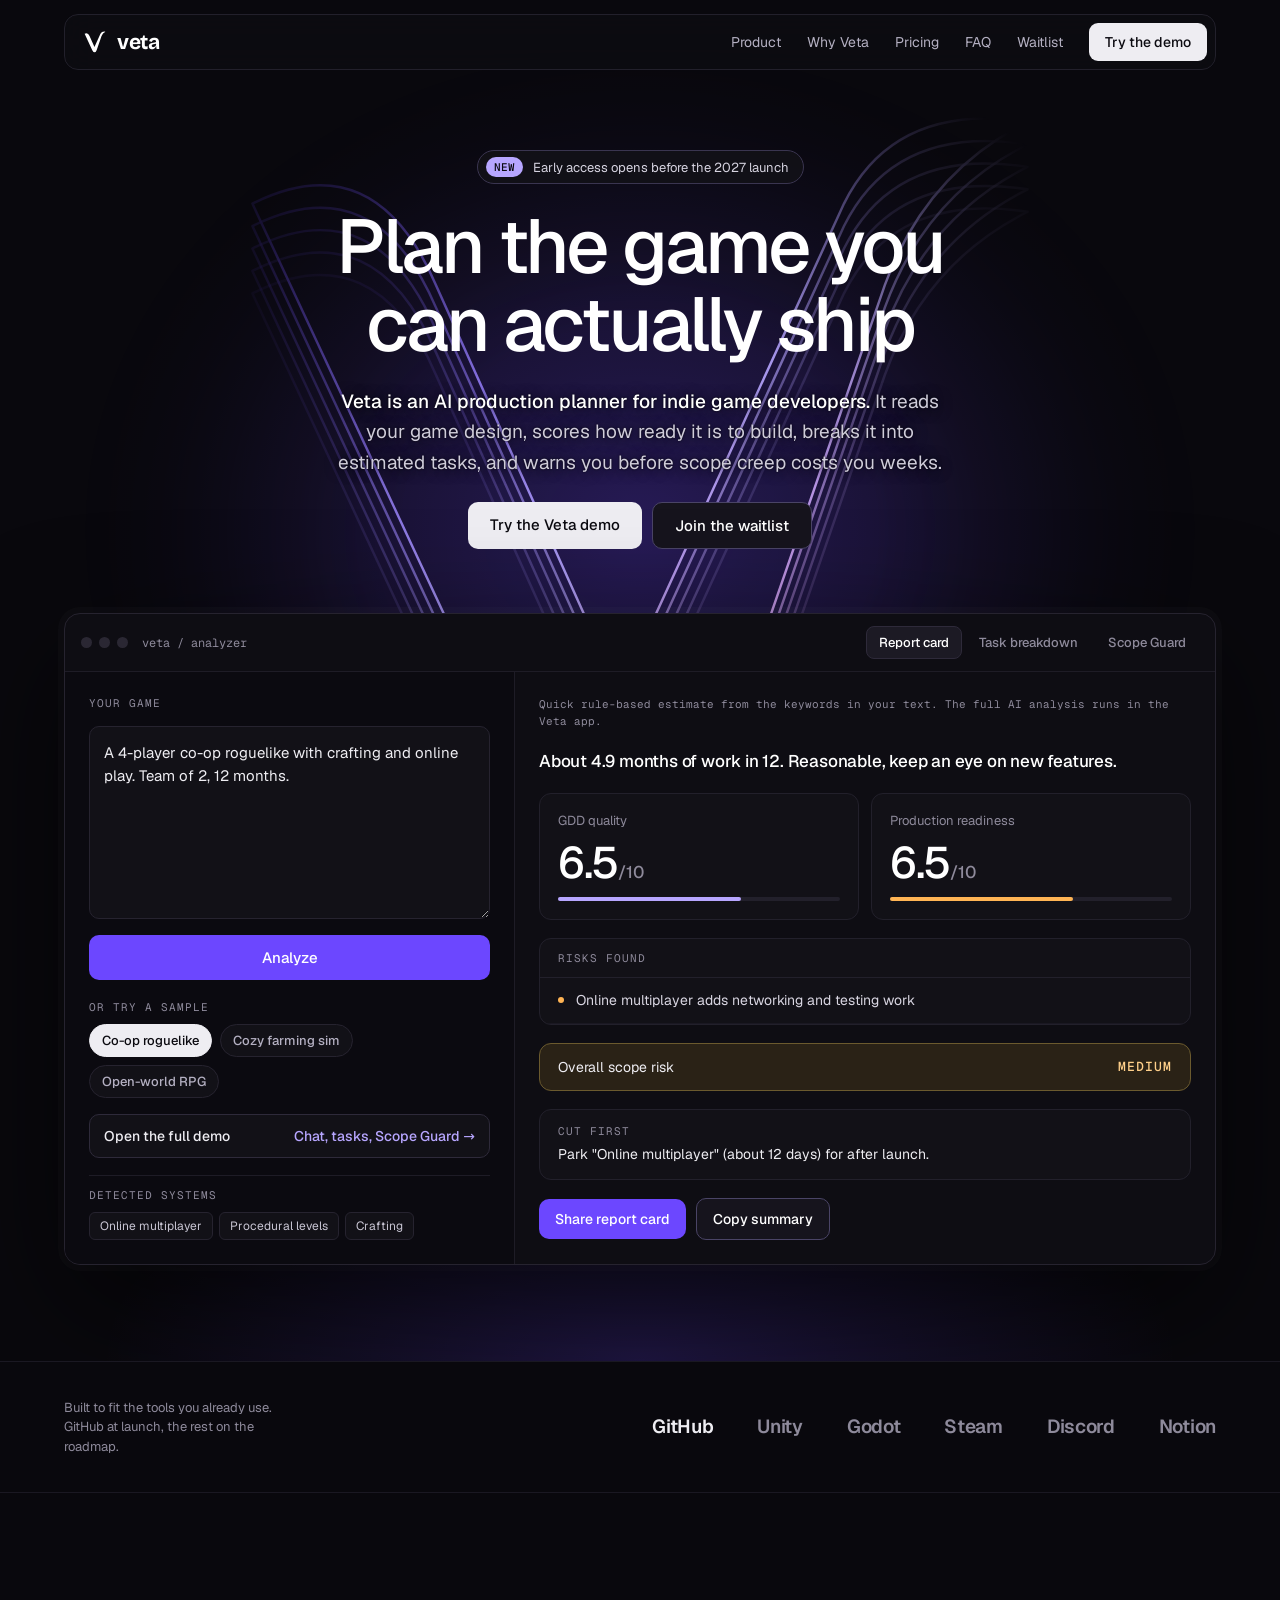
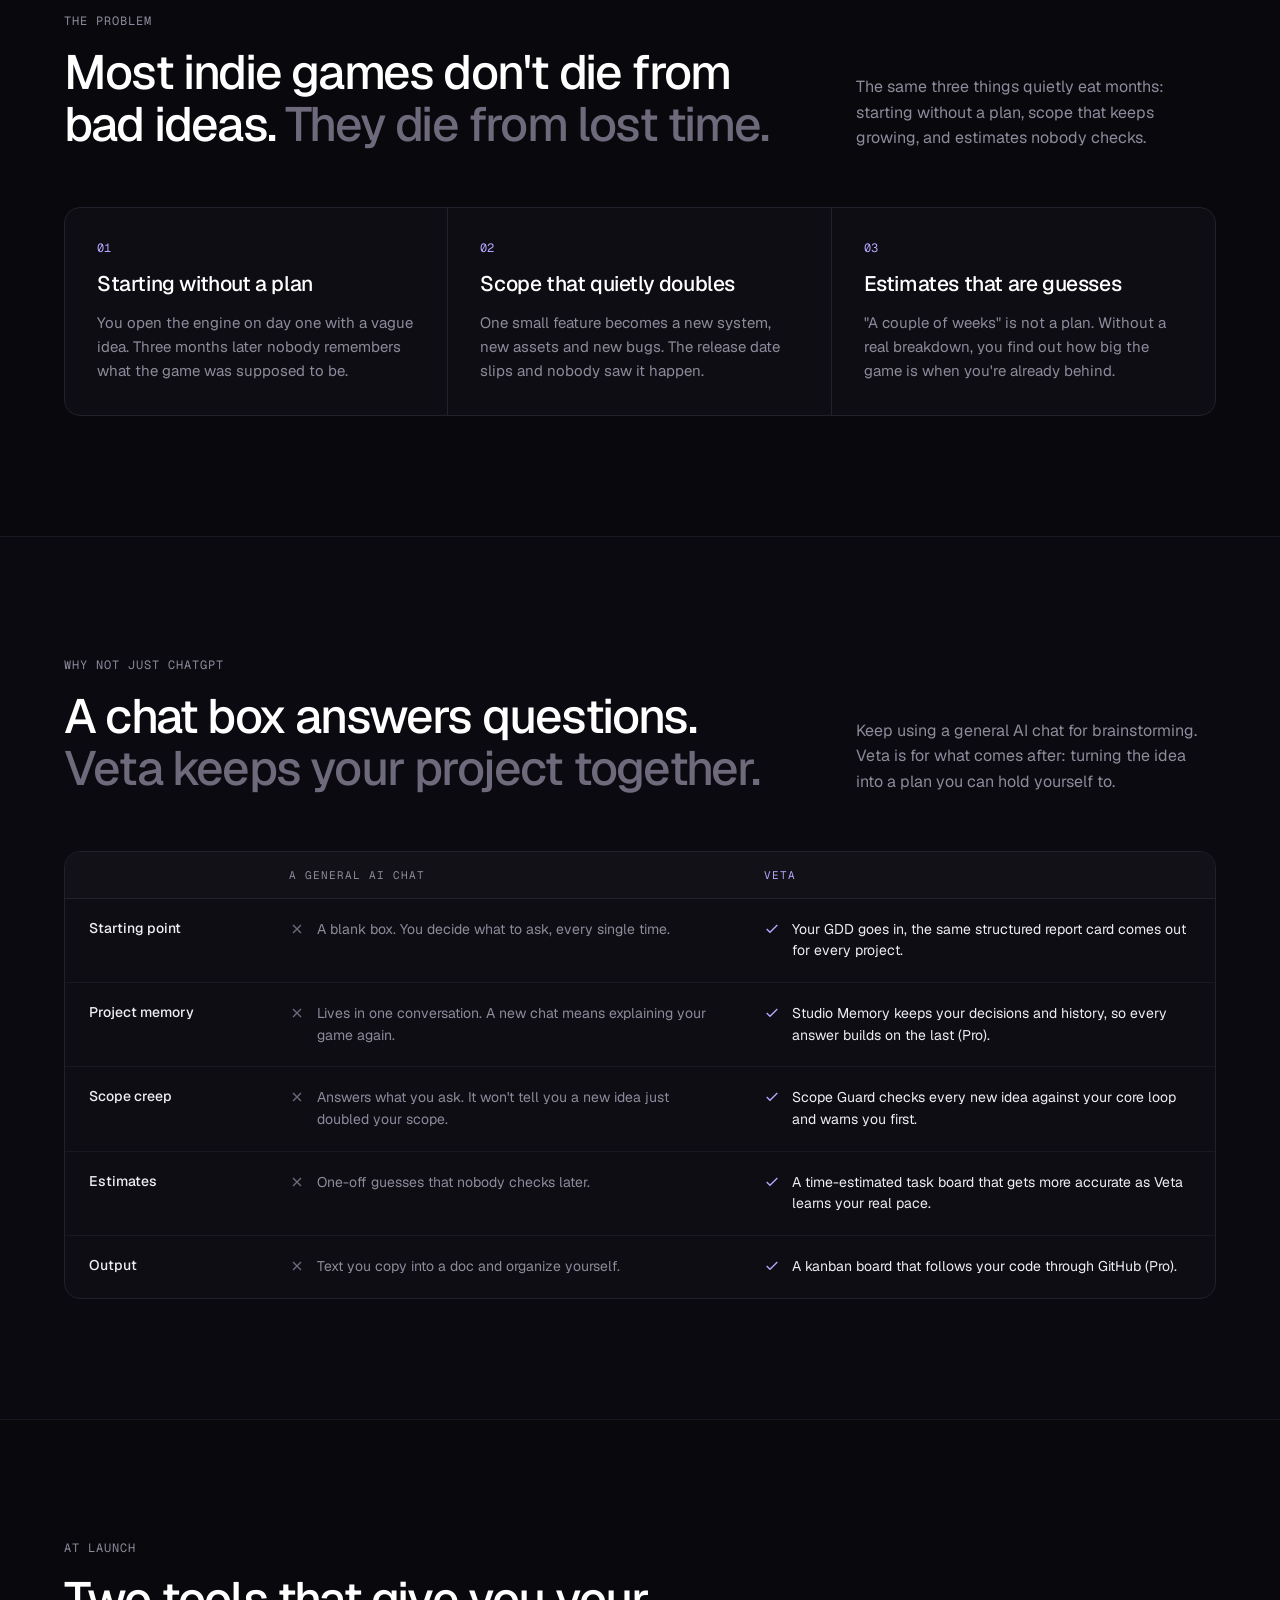
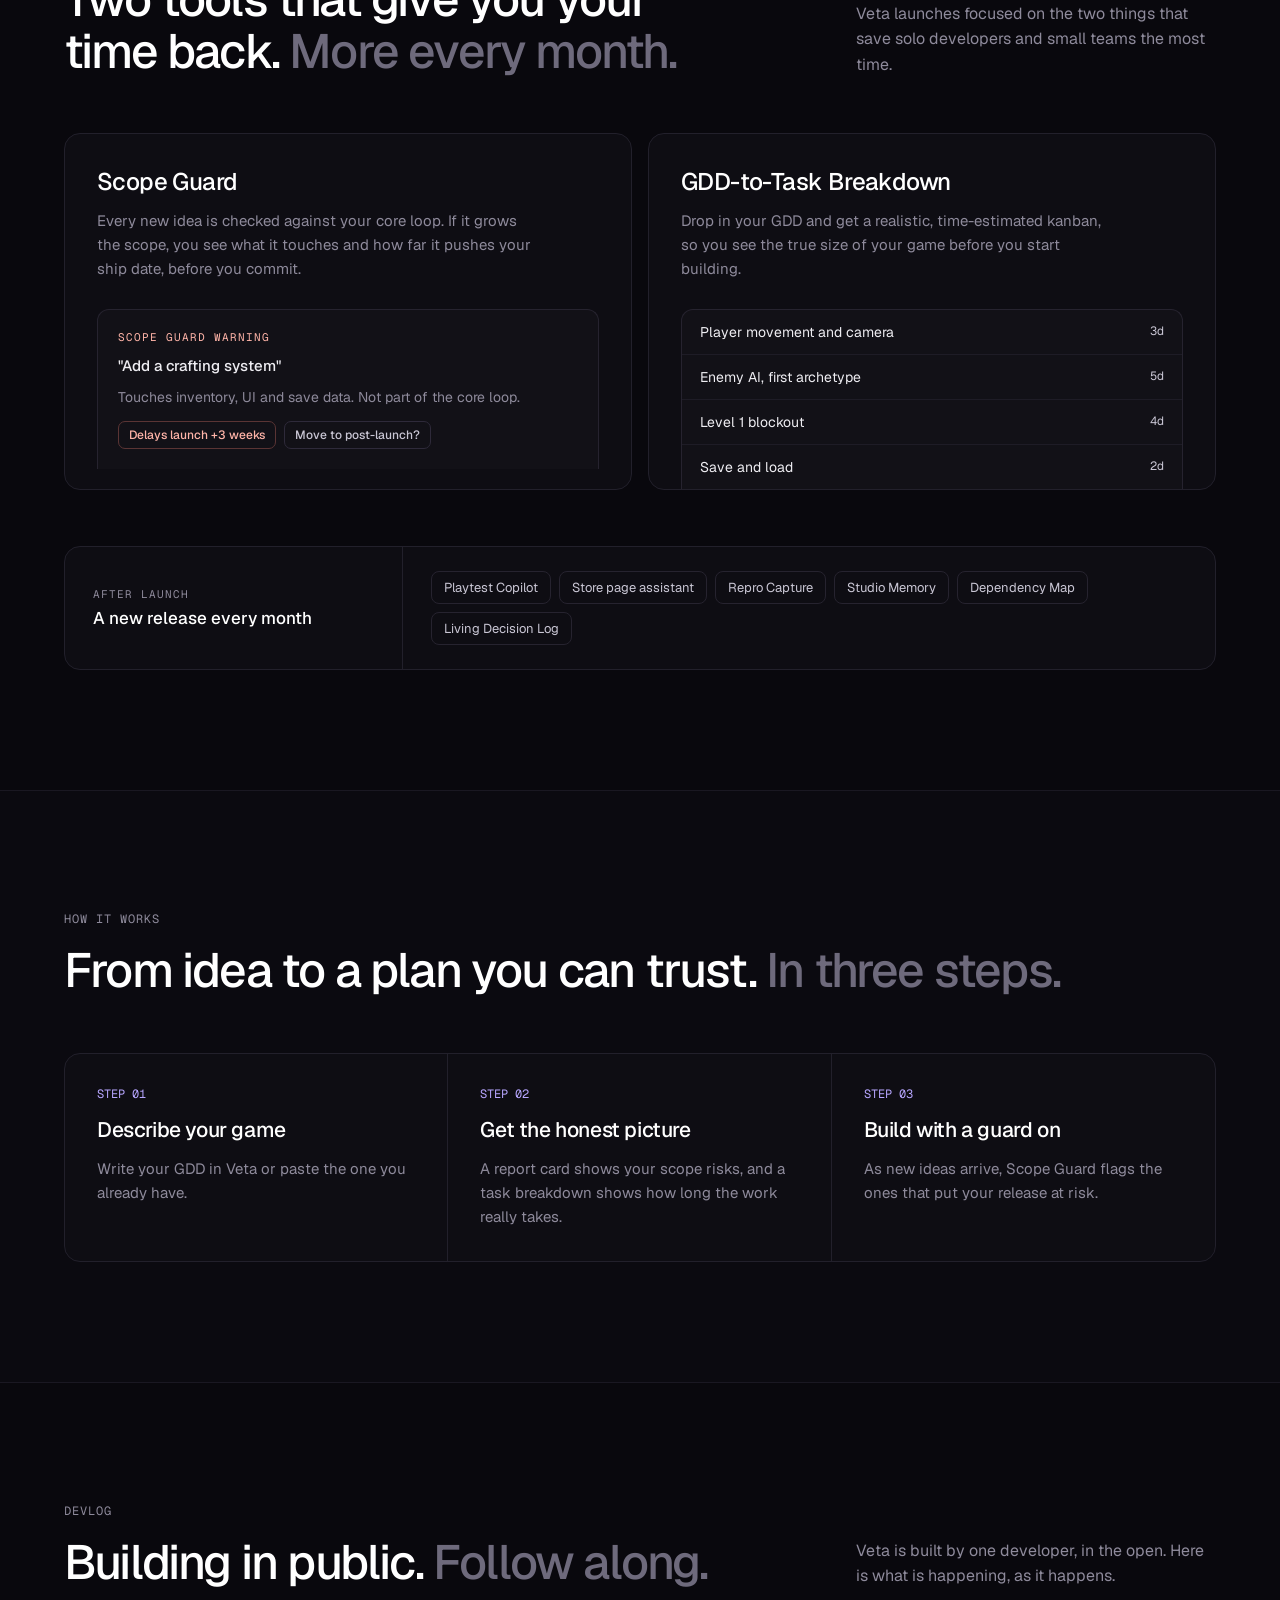
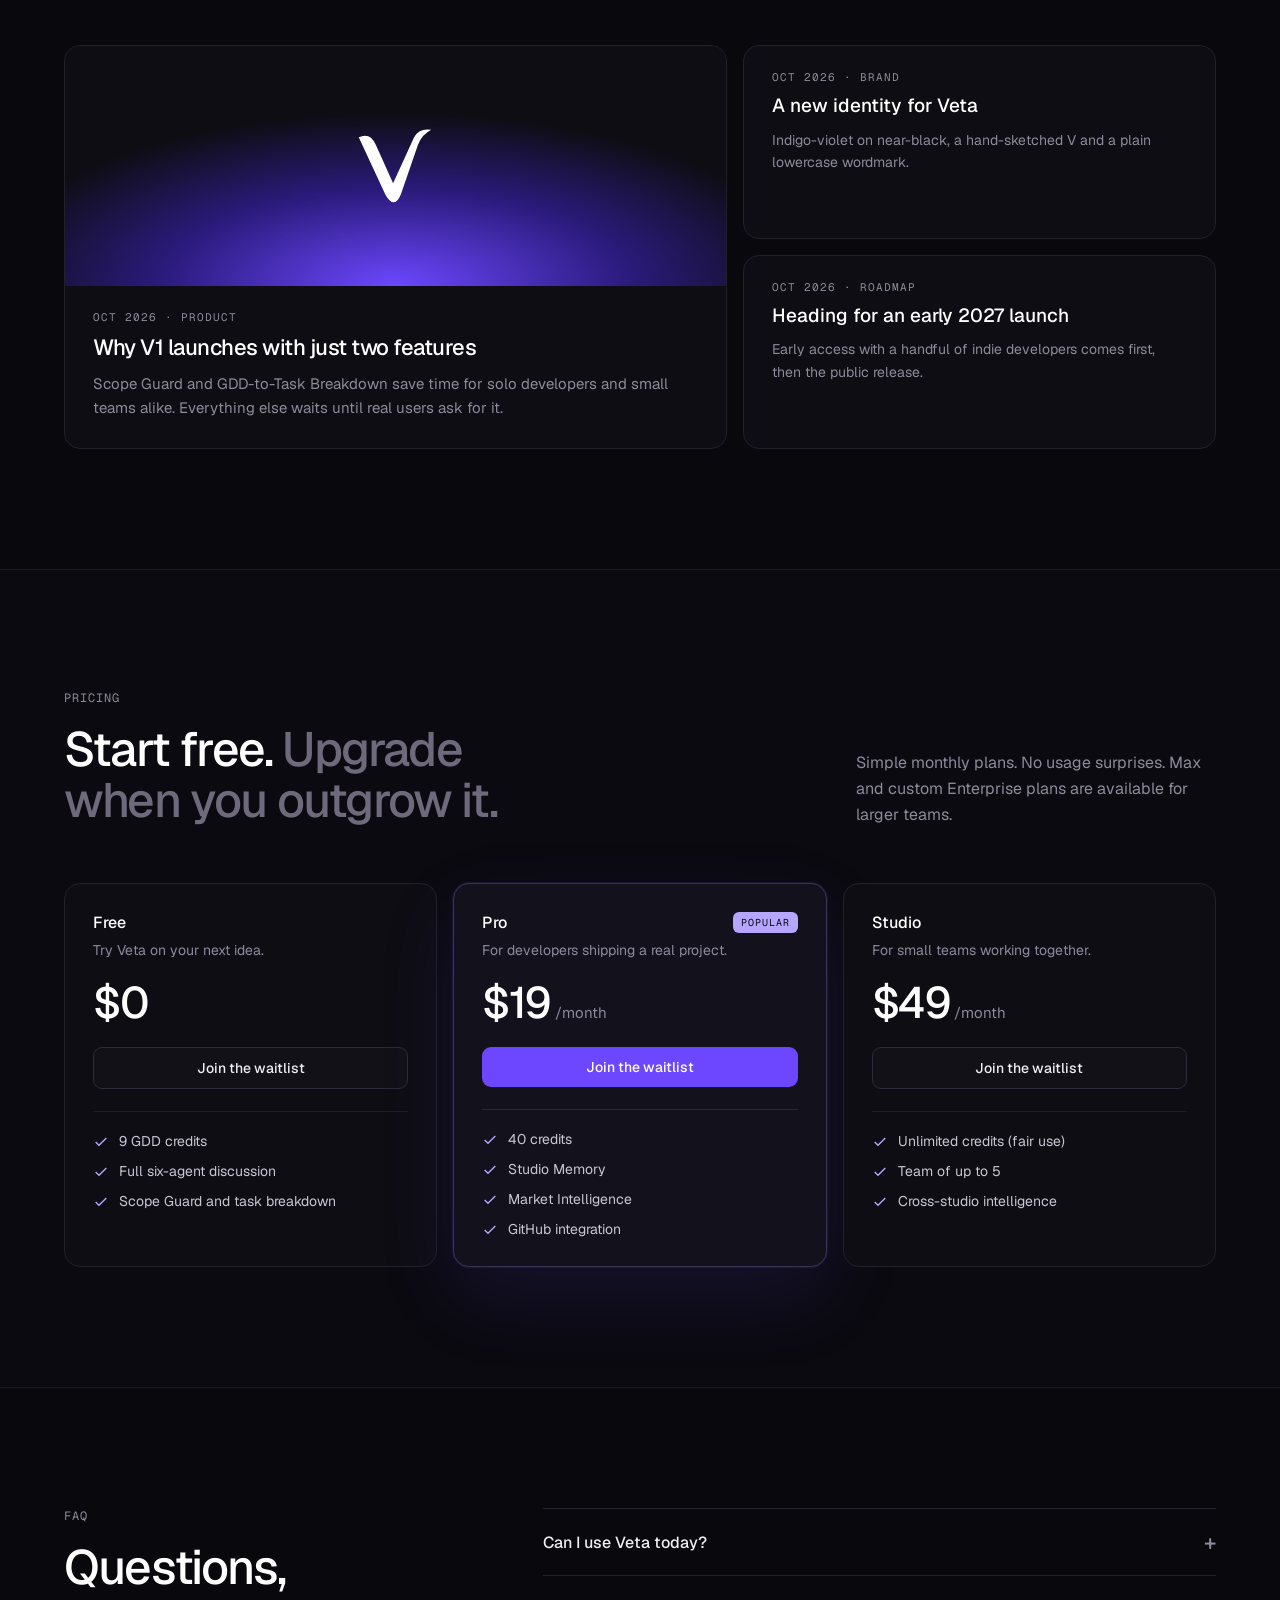
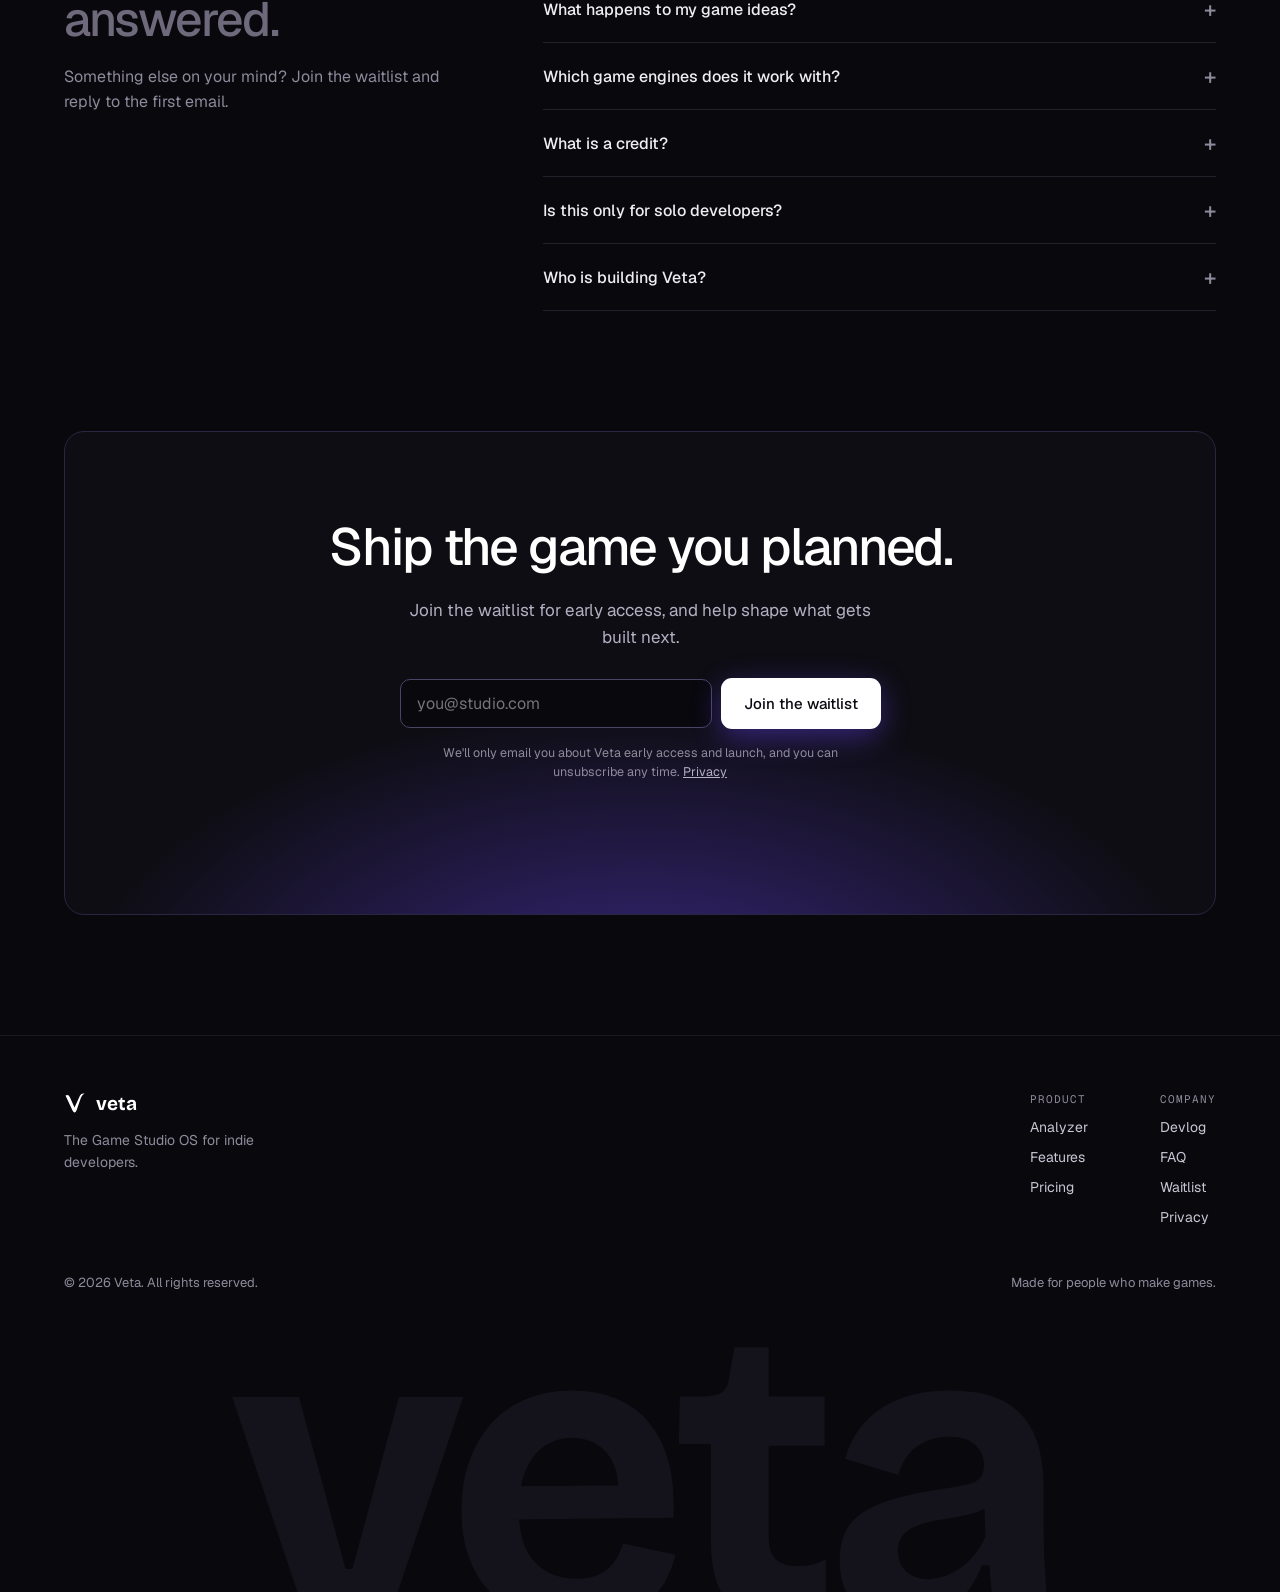
==== commit 1e67750e: "Privacy: self-host fonts, add privacy page, waitlist consent note - Replace Google Fonts with self-h" ====
--- a/index.html
+++ b/index.html
@@ -23,8 +23,8 @@
 <meta name="twitter:image" content="https://veta-site.netlify.app/og.png">
 <script type="application/ld+json">{"@context":"https://schema.org","@type":"SoftwareApplication","name":"Veta","applicationCategory":"DeveloperApplication","operatingSystem":"Web","url":"https://veta-site.netlify.app/","description":"Veta is an AI production planner for indie game developers. It scores a game design document, breaks it into estimated tasks, forecasts the release date and warns about scope creep.","offers":{"@type":"Offer","price":"0","priceCurrency":"USD","description":"Free demo during early access"}}</script>
 
-<link rel="preconnect" href="https://fonts.googleapis.com">
-<link href="https://fonts.googleapis.com/css2?family=Bricolage+Grotesque:wght@700&amp;family=Geist:wght@400;500;600&amp;family=Geist+Mono:wght@400;500&amp;display=swap" rel="stylesheet">
+<link rel="preload" href="/fonts/geist-latin-400-normal.woff2" as="font" type="font/woff2" crossorigin>
+<link rel="stylesheet" href="/fonts/fonts.css">
 <style>
 body{margin:0;background:#09080D;font-family:'Geist',system-ui,sans-serif;color:#EEEDF2;-webkit-font-smoothing:antialiased}
 a{color:#EEEDF2;text-decoration:none}a:hover{color:#FFFFFF}
@@ -526,6 +526,7 @@
 <input id="email" name="email" type="email" required="" placeholder="you@studio.com" style="flex:1 1 240px;min-width:0;box-sizing:border-box;padding:13px 16px;border-radius:10px;border:1px solid #4A4466;background:#09080D;color:#EEEDF2;font-size:16px;font-family:'Geist',sans-serif">
 <button type="submit" style="background:#FFFFFF;color:#0B0A10;border:0;box-shadow:0 0 0 1px #FFFFFF,0 8px 30px rgba(108,71,255,0.45);padding:13px 22px;border-radius:10px;font-weight:500;font-size:15px;font-family:'Geist',sans-serif;cursor:pointer">Join the waitlist</button>
 </form>
+<p style="margin:-6px 0 0;font-size:12.5px;line-height:1.5;color:#8E8A9B;max-width:440px">We'll only email you about Veta early access and launch, and you can unsubscribe any time. <a href="/privacy.html" style="color:#B4B0C2;text-decoration:underline">Privacy</a></p>
 <div style="min-height:22px;font-size:14px;color:#A59FBB"></div>
 </div>
 </div>
@@ -552,6 +553,7 @@
 <a href="#devlog" style="color:#C9C6D4">Devlog</a>
 <a href="#faq" style="color:#C9C6D4">FAQ</a>
 <a href="#waitlist" style="color:#C9C6D4">Waitlist</a>
+<a href="/privacy.html" style="color:#C9C6D4">Privacy</a>
 </div>
 </div>
 </div>
@@ -566,6 +568,18 @@
 <!--/PRERENDER--></div>
 <script>
 const ENDPOINT = 'https://formspree.io/f/mqpebzlq';
+// Where did this visitor come from? Links like /?ref=instagram or /?ref=x-thread are remembered for the visit
+// and sent with the waitlist email, so the Formspree inbox shows which channel actually brings sign-ups.
+function sourceTag() {
+  try {
+    const p = new URLSearchParams(location.search);
+    const r = (p.get('ref') || p.get('utm_source') || '').replace(/[^a-z0-9_-]/gi, '').slice(0, 40);
+    if (r) sessionStorage.setItem('veta-ref', r);
+    const kept = sessionStorage.getItem('veta-ref');
+    return 'veta-landing' + (kept ? ':' + kept : '');
+  } catch (_) { return 'veta-landing'; }
+}
+sourceTag();
 const SAMPLES = [
   { chip: 'Co-op roguelike', idea: 'A 4-player co-op roguelike with crafting and online play. Team of 2, 12 months.' },
   { chip: 'Cozy farming sim', idea: 'A cozy farming sim with seasons, villagers and gifting. Solo developer, 9 months.' },
@@ -1201,6 +1215,7 @@
 <input id="email" name="email" type="email" required placeholder="you@studio.com" style="flex:1 1 240px;min-width:0;box-sizing:border-box;padding:13px 16px;border-radius:10px;border:1px solid #4A4466;background:#09080D;color:#EEEDF2;font-size:16px;font-family:'Geist',sans-serif">
 <button type="submit" style="background:#FFFFFF;color:#0B0A10;border:0;box-shadow:0 0 0 1px #FFFFFF,0 8px 30px rgba(108,71,255,0.45);padding:13px 22px;border-radius:10px;font-weight:500;font-size:15px;font-family:'Geist',sans-serif;cursor:pointer">Join the waitlist</button>
 </form>
+<p style="margin:-6px 0 0;font-size:12.5px;line-height:1.5;color:#8E8A9B;max-width:440px">We'll only email you about Veta early access and launch, and you can unsubscribe any time. <a href="/privacy.html" style="color:#B4B0C2;text-decoration:underline">Privacy</a></p>
 <div style="min-height:22px;font-size:14px;color:${wl.color}">${wl.msg}</div>
 </div>
 </div>
@@ -1227,6 +1242,7 @@
 <a href="#devlog" style="color:#C9C6D4">Devlog</a>
 <a href="#faq" style="color:#C9C6D4">FAQ</a>
 <a href="#waitlist" style="color:#C9C6D4">Waitlist</a>
+<a href="/privacy.html" style="color:#C9C6D4">Privacy</a>
 </div>
 </div>
 </div>
@@ -1364,12 +1380,12 @@
   const nativePost = () => {
     const f = document.createElement('form');
     f.method = 'POST'; f.action = ENDPOINT; f.dataset.native = '1'; f.style.display = 'none';
-    [['email', email], ['source', 'veta-landing']].forEach(([k, v]) => { const i = document.createElement('input'); i.type = 'hidden'; i.name = k; i.value = v; f.appendChild(i); });
+    [['email', email], ['source', sourceTag()]].forEach(([k, v]) => { const i = document.createElement('input'); i.type = 'hidden'; i.name = k; i.value = v; f.appendChild(i); });
     document.body.appendChild(f); f.submit();
   };
   say('Sending...', '#A59FBB');
   try {
-    const res = await fetch(ENDPOINT, { method: 'POST', headers: { 'Accept': 'application/json' }, body: new URLSearchParams({ email, source: 'veta-landing' }) });
+    const res = await fetch(ENDPOINT, { method: 'POST', headers: { 'Accept': 'application/json' }, body: new URLSearchParams({ email, source: sourceTag() }) });
     if (res.ok) { say("You're on the list. We'll email you when Veta opens.", '#9BE7B5', true); return; }
     let detail = '';
     try { const j = await res.json(); detail = (j.errors && j.errors.map(x => x.message).join(' ')) || j.error || ''; } catch (_) {}
--- a/fonts/fonts.css
+++ b/fonts/fonts.css
@@ -0,0 +1,7 @@
+/* Self-hosted fonts (no requests to Google). Licenses: SIL OFL 1.1, see LICENSE-*.txt */
+@font-face{font-family:'Bricolage Grotesque';font-style:normal;font-weight:700;font-display:swap;src:url(bricolage-grotesque-latin-700-normal.woff2) format('woff2')}
+@font-face{font-family:'Geist';font-style:normal;font-weight:400;font-display:swap;src:url(geist-latin-400-normal.woff2) format('woff2')}
+@font-face{font-family:'Geist';font-style:normal;font-weight:500;font-display:swap;src:url(geist-latin-500-normal.woff2) format('woff2')}
+@font-face{font-family:'Geist';font-style:normal;font-weight:600;font-display:swap;src:url(geist-latin-600-normal.woff2) format('woff2')}
+@font-face{font-family:'Geist Mono';font-style:normal;font-weight:400;font-display:swap;src:url(geist-mono-latin-400-normal.woff2) format('woff2')}
+@font-face{font-family:'Geist Mono';font-style:normal;font-weight:500;font-display:swap;src:url(geist-mono-latin-500-normal.woff2) format('woff2')}
